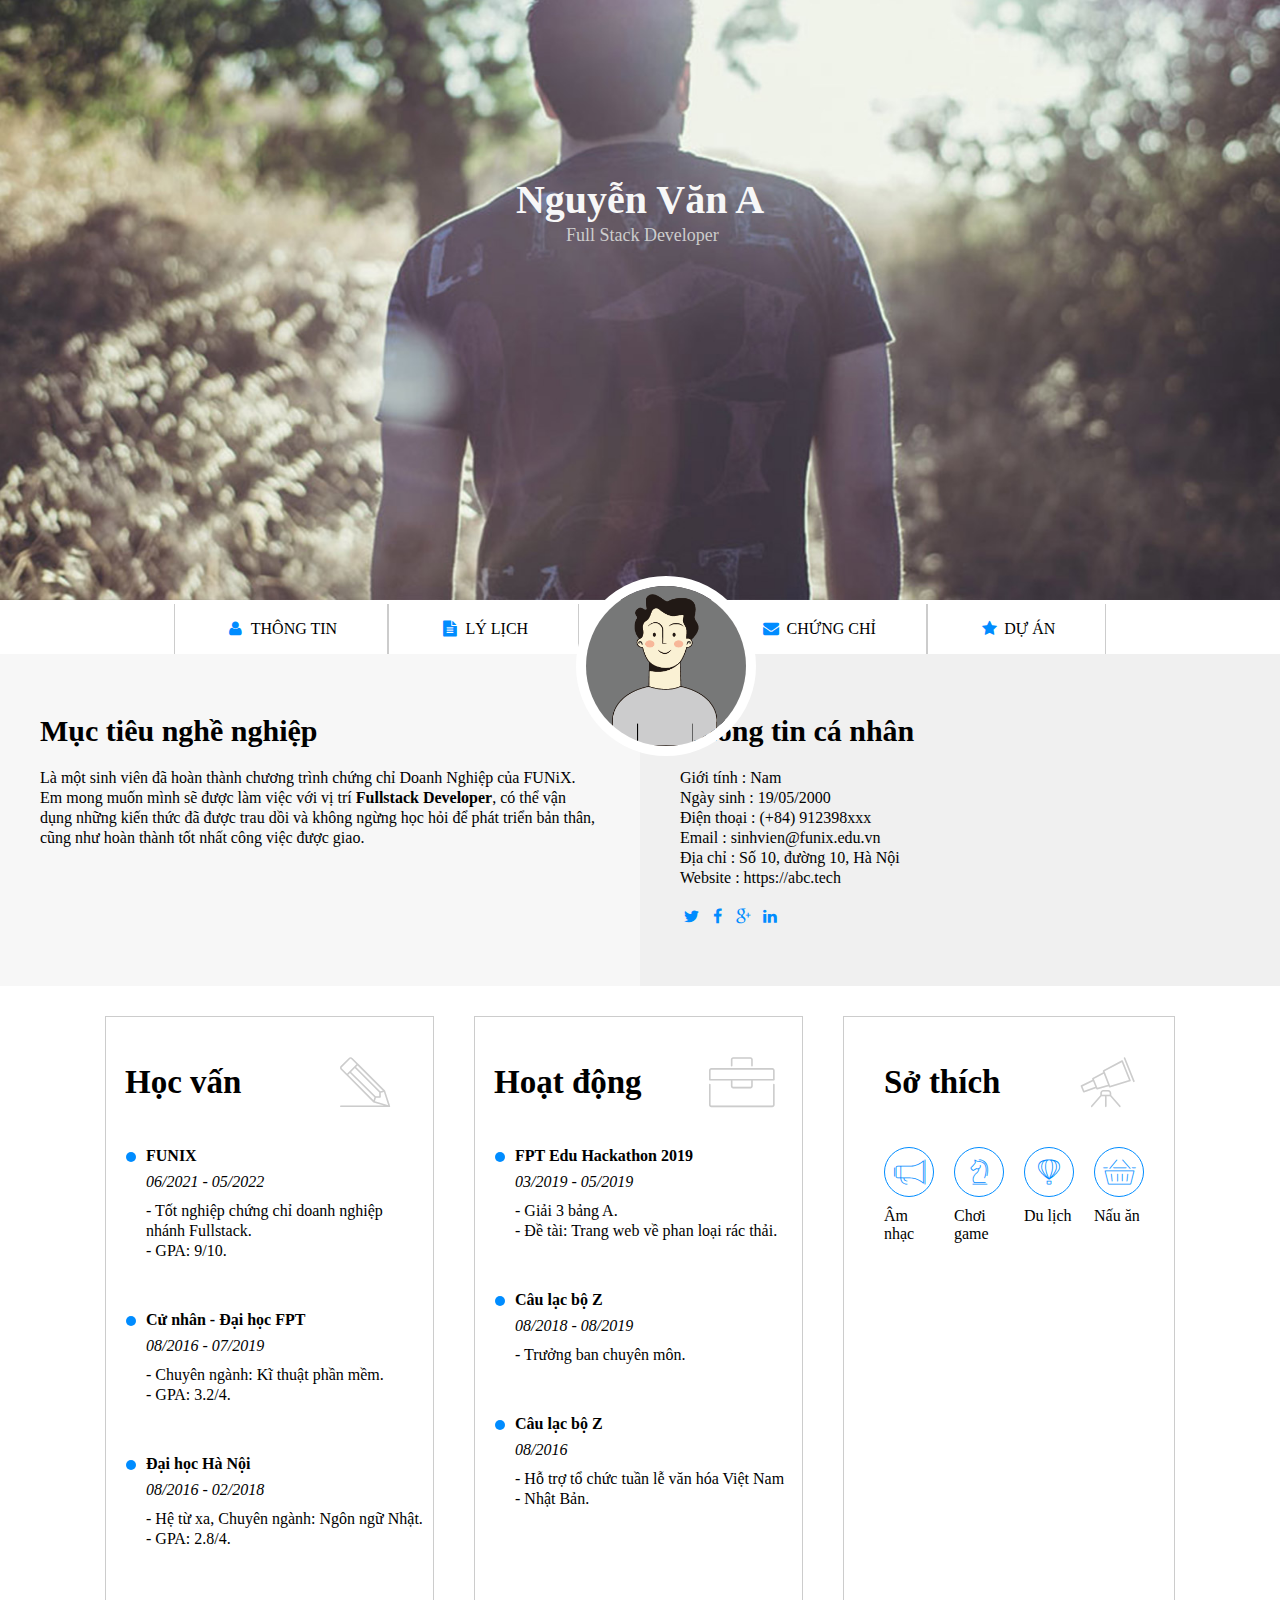
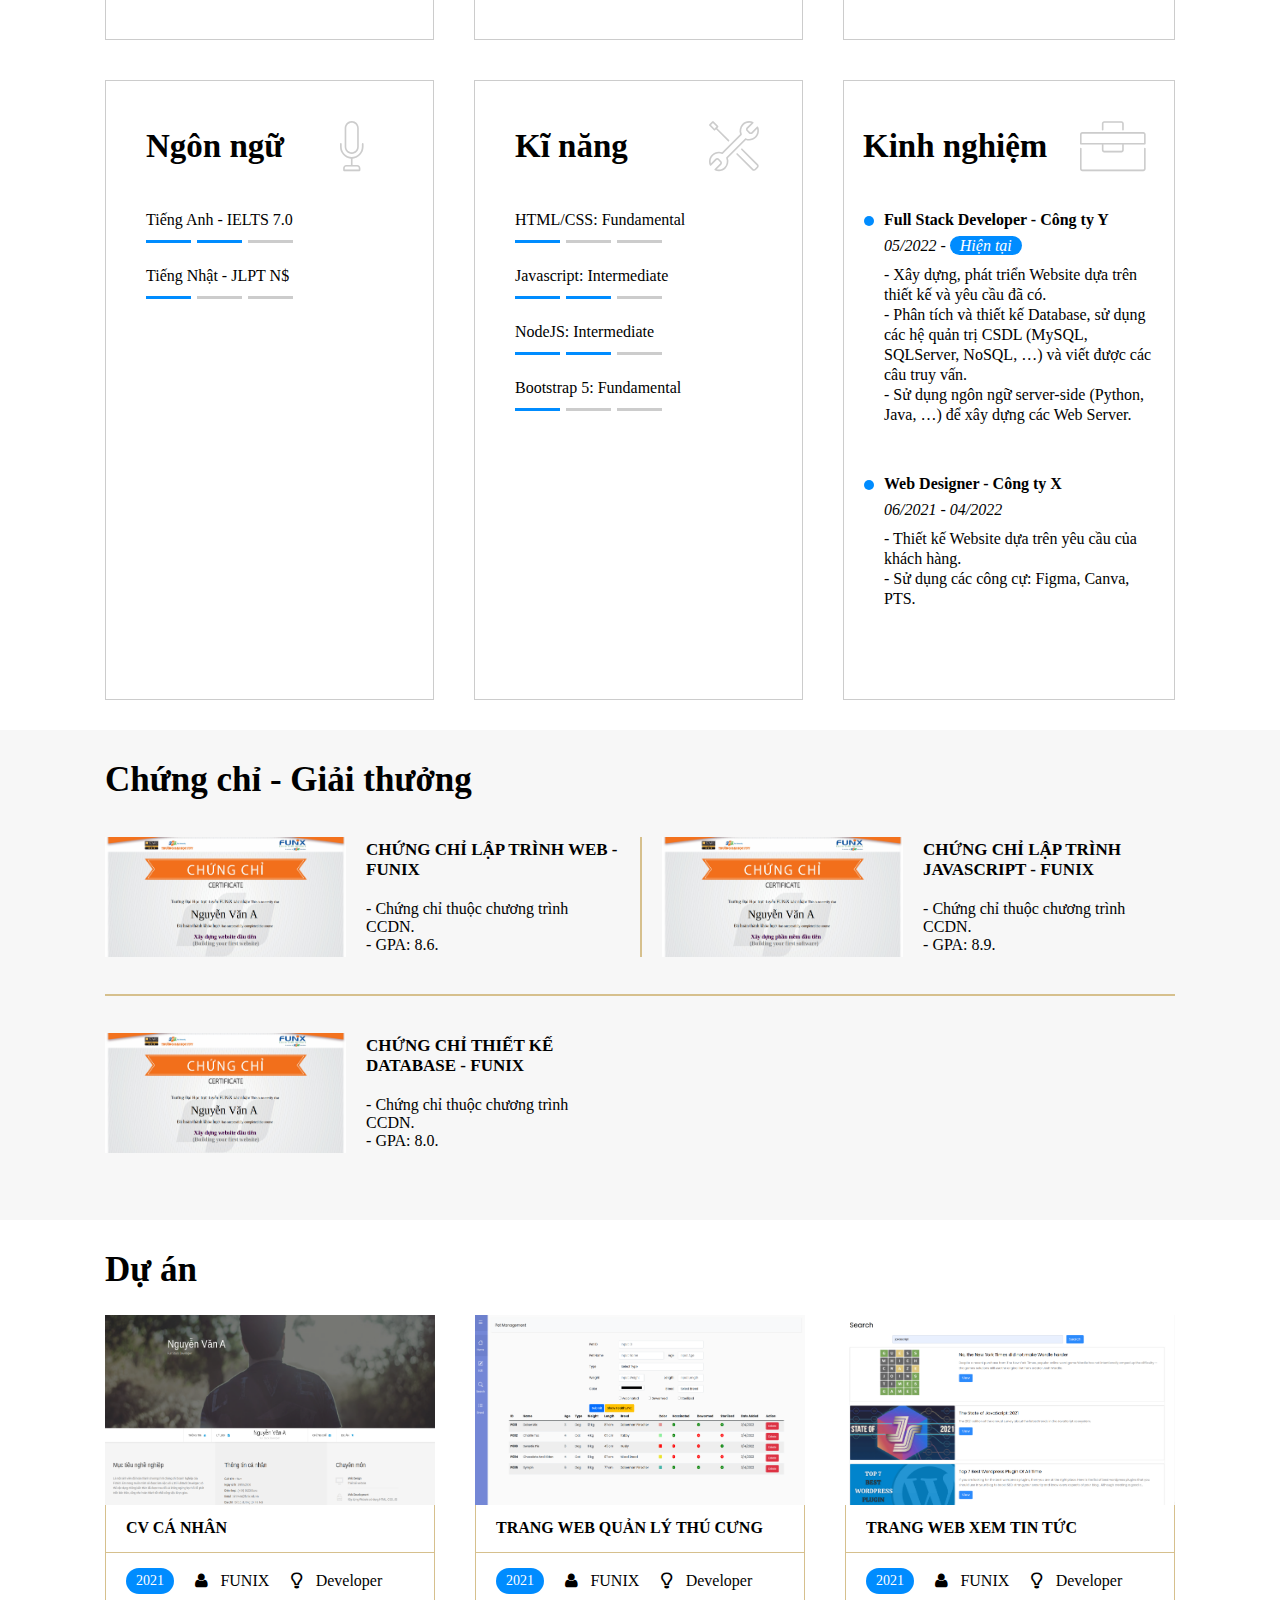
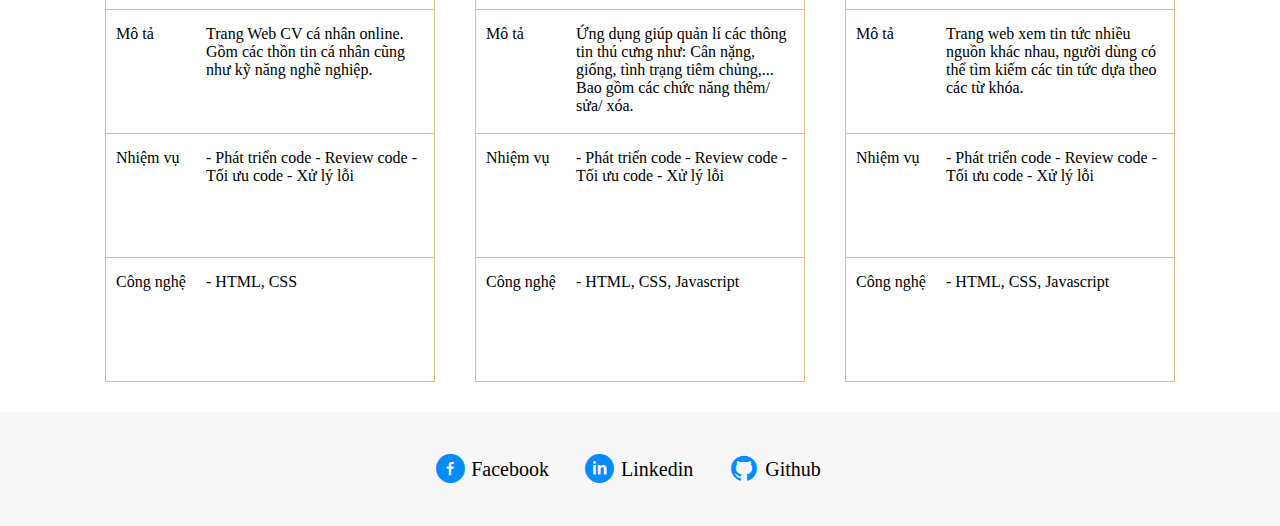
==== index.html @ 77efb454 "pc" ====
<!DOCTYPE html>
<html lang="en">
  <head>
    <meta charset="UTF-8" />
    <meta http-equiv="X-UA-Compatible" content="IE=edge" />
    <meta name="viewport" content="width=device-width, initial-scale=1.0" />
    <link rel="stylesheet" href="./css/style.css" />
    <link rel="stylesheet" href="./css/pc.css" />
    <link rel="stylesheet" href="./css/font.css" />
    <title>Assignment 02</title>
  </head>
  <body>
    <div id="banner">
      <img class="banner__img" src="./images/banner.jpg" alt="" />
      <div class="box">
        <h1>Nguyễn Văn A</h1>
        <span>Full Stack Developer</span>
      </div>
    </div>

    <section id="nav-bar">
      <div class="container">
        <div class="container__info">
          <div class="container__item">
            <i class="icon-user icon-color"></i>
            THÔNG TIN
          </div>
        </div>

        <div class="container__info">
          <div class="container__item">
            <i class="icon-doc-text-inv icon-color"></i>
            LÝ LỊCH
          </div>
        </div>

        <div class="container__item">
          <div class="container__info--other" href="#">
            <!-- <h1>Nguyễn Văn A</h1>
            <span>Full Stack Developer</span> -->
          </div>
        </div>

        <div class="container__info">
          <div class="container__item">
            <i class="icon-mail-alt icon-color"></i>
            CHỨNG CHỈ
          </div>
        </div>

        <div class="container__info">
          <div class="container__item">
            <i class="icon-star-1 icon-color"></i>
            DỰ ÁN
          </div>
        </div>
      </div>
    </section>

    <div class="container__item">
      <img
        src="./images/default-avatar.webp"
        alt=""
        class="container__item-img"
      />
    </div>

    <section id="about" class="bg-grey">
      <div class="container">
        <div id="target">
          <h1 class="section-title">Mục tiêu nghề nghiệp</h1>
          <p>
            Là một sinh viên đã hoàn thành chương trình chứng chỉ Doanh Nghiệp
            của FUNiX. Em mong muốn mình sẽ được làm việc với vị trí
            <b>Fullstack Developer</b>, có thể vận dụng những kiến thức đã được
            trau dồi và không ngừng học hỏi để phát triển bản thân, cũng như
            hoàn thành tốt nhất công việc được giao.
          </p>
        </div>
        <div id="personal-info">
          <h1 class="section-title">Thông tin cá nhân</h1>
          <ul class="mt-40 info">
            <li><span>Giới tính</span> : Nam</li>
            <li><span>Ngày sinh</span> : 19/05/2000</li>
            <li><span>Điện thoại</span> : (+84) 912398xxx</li>
            <li><span>Email</span> : sinhvien@funix.edu.vn</li>
            <li><span>Địa chỉ</span> : Số 10, đường 10, Hà Nội</li>
            <li><span>Website</span> : https://abc.tech</li>
          </ul>
          <ul class="personal-info__icon">
            <i class="icon-twitter"></i>
            <i class="icon-facebook"></i>
            <i class="icon-gplus"></i>
            <i class="icon-linkedin"></i>
          </ul>
        </div>
      </div>
    </section>

    <section id="job-info">
      <div class="containers">
        <div class="wrap">
          <div class="container" style="order: 1">
            <div class="section-content__wrap-info">
              <h1 class="mg-21">Kinh nghiệm</h1>
              <i class="ic-toolbox" style="color: #ccc"></i>
            </div>
            <div class="section-content__wrap">
              <div class="section-content__main">
                <div class="section-content__main-items">
                  Full Stack Developer - Công ty Y
                </div>
              </div>
              <div class="section-content__sub">
                <div class="section-content__sub-items-title">
                  05/2022 -
                  <span class="section-content__sub--color">Hiện tại</span>
                </div>
                <ul>
                  <li class="section-content__sub-items">
                    - Xây dựng, phát triển Website dựa trên thiết kế và yêu cầu
                    đã có.
                  </li>
                  <li class="section-content__sub-items">
                    - Phân tích và thiết kế Database, sử dụng các hệ quản trị
                    CSDL (MySQL, SQLServer, NoSQL, …) và viết được các câu truy
                    vấn.
                  </li>
                  <li class="section-content__sub-items">
                    - Sử dụng ngôn ngữ server-side (Python, Java, …) để xây dựng
                    các Web Server.
                  </li>
                </ul>
              </div>
            </div>
            <div class="section-content__wrap">
              <div class="section-content__main">
                <div class="section-content__main-items">
                  Web Designer - Công ty X
                </div>
              </div>
              <div class="section-content__sub">
                <div class="section-content__sub-items-title">
                  06/2021 - 04/2022
                </div>
                <ul>
                  <li class="section-content__sub-items">
                    - Thiết kế Website dựa trên yêu cầu của khách hàng.
                  </li>
                  <li class="section-content__sub-items">
                    - Sử dụng các công cự: Figma, Canva, PTS.
                  </li>
                </ul>
              </div>
            </div>
          </div>

          <div class="container">
            <div class="section-content__wrap-info">
              <h1 class="mg-21">Học vấn</h1>
              <i class="ic-pencil" style="color: #ccc"></i>
            </div>
            <div class="section-content__wrap">
              <div class="section-content__main">
                <div class="section-content__main-items">FUNIX</div>
              </div>
              <div class="section-content__sub">
                <div class="section-content__sub-items-title">
                  06/2021 - 05/2022
                </div>
                <ul>
                  <li class="section-content__sub-items">
                    - Tốt nghiệp chứng chỉ doanh nghiệp nhánh Fullstack.
                  </li>
                  <li class="section-content__sub-items">- GPA: 9/10.</li>
                </ul>
              </div>
            </div>
            <div class="section-content__wrap">
              <div class="section-content__main">
                <div class="section-content__main-items">
                  Cử nhân - Đại học FPT
                </div>
              </div>
              <div class="section-content__sub">
                <div class="section-content__sub-items-title">
                  08/2016 - 07/2019
                </div>
                <ul>
                  <li class="section-content__sub-items">
                    - Chuyên ngành: Kĩ thuật phần mềm.
                  </li>
                  <li class="section-content__sub-items">- GPA: 3.2/4.</li>
                </ul>
              </div>
            </div>
            <div class="section-content__wrap">
              <div class="section-content__main">
                <div class="section-content__main-items">Đại học Hà Nội</div>
              </div>
              <div class="section-content__sub">
                <div class="section-content__sub-items-title">
                  08/2016 - 02/2018
                </div>
                <ul>
                  <li class="section-content__sub-items">
                    - Hệ từ xa, Chuyên ngành: Ngôn ngữ Nhật.
                  </li>
                  <li class="section-content__sub-items">- GPA: 2.8/4.</li>
                </ul>
              </div>
            </div>
          </div>

          <div class="container">
            <div class="section-content__wrap-info">
              <h1 class="mg-21">Hoạt động</h1>
              <i class="ic-toolbox" style="color: #ccc"></i>
            </div>
            <div class="section-content__wrap">
              <div class="section-content__main">
                <div class="section-content__main-items">
                  FPT Edu Hackathon 2019
                </div>
              </div>
              <div class="section-content__sub">
                <div class="section-content__sub-items-title">
                  03/2019 - 05/2019
                </div>
                <ul>
                  <li class="section-content__sub-items">- Giải 3 bảng A.</li>
                  <li class="section-content__sub-items">
                    - Đề tài: Trang web về phan loại rác thải.
                  </li>
                </ul>
              </div>
            </div>
            <div class="section-content__wrap">
              <div class="section-content__main">
                <div class="section-content__main-items">Câu lạc bộ Z</div>
              </div>
              <div class="section-content__sub">
                <div class="section-content__sub-items-title">
                  08/2018 - 08/2019
                </div>
                <ul>
                  <li class="section-content__sub-items">
                    - Trưởng ban chuyên môn.
                  </li>
                </ul>
              </div>
            </div>
            <div class="section-content__wrap">
              <div class="section-content__main">
                <div class="section-content__main-items">Câu lạc bộ Z</div>
              </div>
              <div class="section-content__sub">
                <div class="section-content__sub-items-title">08/2016</div>
                <ul>
                  <li class="section-content__sub-items">
                    - Hỗ trợ tổ chức tuần lễ văn hóa Việt Nam - Nhật Bản.
                  </li>
                </ul>
              </div>
            </div>
          </div>

          <div id="interest" class="container">
            <div class="section-content__wrap-info">
              <h1>Sở thích</h1>
              <i class="ic-telescope" style="color: #ccc"></i>
            </div>
            <ul class="section-content__wrap">
              <li class="section-content__icon">
                <i class="ic-megaphone"></i>
                <p>Âm nhạc</p>
              </li>
              <li class="section-content__icon">
                <i class="ic-strategy"></i>
                <p>Chơi game</p>
              </li>
              <li class="section-content__icon">
                <i class="ic-hotairballoon"></i>
                <p>Du lịch</p>
              </li>
              <li class="section-content__icon">
                <i class="ic-basket"></i>
                <p>Nấu ăn</p>
              </li>
            </ul>
          </div>

          <div id="language" class="container">
            <div class="section-content__wrap-info">
              <h1>Ngôn ngữ</h1>
              <i class="ic-mic" style="color: #ccc"></i>
            </div>
            <div class="section-content__wrap">
              <div class="section-content__title">
                <div class="section-content__title-main">
                  Tiếng Anh - IELTS 7.0
                </div>
              </div>
              <div class="section-content__sub">
                <div class="section-content__sub-items bg-blue"></div>
                <div class="section-content__sub-items bg-blue"></div>
                <div class="section-content__sub-items"></div>
              </div>

              <div class="section-content__title">
                <div class="section-content__title-main">
                  Tiếng Nhật - JLPT N$
                </div>
              </div>
              <div class="section-content__sub">
                <div class="section-content__sub-items bg-blue"></div>
                <div class="section-content__sub-items"></div>
                <div class="section-content__sub-items"></div>
              </div>
            </div>
          </div>

          <div id="skill" class="container">
            <div class="section-content__wrap-info">
              <h1>Kĩ năng</h1>
              <i class="ic-tools-2" style="color: #ccc"></i>
            </div>
            <div class="section-content__wrap">
              <div class="section-content__title">
                <div class="section-content__title-main">
                  HTML/CSS: Fundamental
                </div>
              </div>
              <div class="section-content__sub">
                <div class="section-content__sub-items bg-blue"></div>
                <div class="section-content__sub-items"></div>
                <div class="section-content__sub-items"></div>
              </div>

              <div class="section-content__title">
                <div class="section-content__title-main">
                  Javascript: Intermediate
                </div>
              </div>
              <div class="section-content__sub">
                <div class="section-content__sub-items bg-blue"></div>
                <div class="section-content__sub-items bg-blue"></div>
                <div class="section-content__sub-items"></div>
              </div>

              <div class="section-content__title">
                <div class="section-content__title-main">
                  NodeJS: Intermediate
                </div>
              </div>
              <div class="section-content__sub">
                <div class="section-content__sub-items bg-blue"></div>
                <div class="section-content__sub-items bg-blue"></div>
                <div class="section-content__sub-items"></div>
              </div>

              <div class="section-content__title">
                <div class="section-content__title-main">
                  Bootstrap 5: Fundamental
                </div>
              </div>
              <div class="section-content__sub">
                <div class="section-content__sub-items bg-blue"></div>
                <div class="section-content__sub-items"></div>
                <div class="section-content__sub-items"></div>
              </div>
            </div>
          </div>
        </div>
      </div>
    </section>

    <section id="certificate" class="bg-grey">
      <div class="containers">
        <h1 class="section-title">Chứng chỉ - Giải thưởng</h1>
        <div class="wrap">
          <div class="container">
            <img
              src="./images/Cert_DBI.png"
              alt=""
              class="section-content__img"
            />
            <div class="section-content__wrap">
              <div class="section-content__main">
                <div class="section-content__main-items">
                  CHỨNG CHỈ LẬP TRÌNH WEB - FUNIX
                </div>
              </div>
              <div class="section-content__sub">
                <ul>
                  <li class="section-content__sub-items">
                    - Chứng chỉ thuộc chương trình CCDN.
                  </li>
                  <li class="section-content__sub-items">- GPA: 8.6.</li>
                </ul>
              </div>
            </div>
          </div>

          <div class="container">
            <img
              src="./images/Cert_PRF.png"
              alt=""
              class="section-content__img container--bulkhead"
            />
            <div class="section-content__wrap">
              <div class="section-content__main">
                <div class="section-content__main-items">
                  CHỨNG CHỈ LẬP TRÌNH JAVASCRIPT - FUNIX
                </div>
              </div>
              <div class="section-content__sub">
                <ul>
                  <li class="section-content__sub-items">
                    - Chứng chỉ thuộc chương trình CCDN.
                  </li>
                  <li class="section-content__sub-items">- GPA: 8.9.</li>
                </ul>
              </div>
            </div>
          </div>

          <div class="container" style="border: inherit">
            <img
              src="./images/Cert_DBI.png"
              alt=""
              class="section-content__img"
            />
            <div class="section-content__wrap">
              <div class="section-content__main">
                <div class="section-content__main-items">
                  CHỨNG CHỈ THIẾT KẾ DATABASE - FUNIX
                </div>
              </div>
              <div class="section-content__sub">
                <ul>
                  <li class="section-content__sub-items">
                    - Chứng chỉ thuộc chương trình CCDN.
                  </li>
                  <li class="section-content__sub-items">- GPA: 8.0.</li>
                </ul>
              </div>
            </div>
          </div>
        </div>
      </div>
    </section>

    <section id="project">
      <div class="containers">
        <h1 class="section-title">Dự án</h1>
        <div class="wrap">
          <div class="container">
            <img
              src="./images/project_1.png"
              alt=""
              class="section-content__img"
            />
            <div class="section-content__project">CV CÁ NHÂN</div>
            <div class="section-content__items">
              <div class="section-content__year">
                <span>2021</span>
              </div>
              <div class="section-content__personal">
                <div class="section-content__personal-icon">
                  <i class="icon-user"></i>
                </div>
                <span>FUNIX</span>
              </div>
              <div class="section-content__personal">
                <div class="section-content__personal-icon">
                  <i class="icon-lamp"></i>
                </div>
                <span>Developer</span>
              </div>
            </div>
            <table class="section-content__table">
              <tr>
                <td>Mô tả</td>
                <td>
                  Trang Web CV cá nhân online. Gồm các thồn tin cá nhân cũng như
                  kỹ năng nghề nghiệp.
                </td>
              </tr>
              <tr>
                <td>Nhiệm vụ</td>
                <td>
                  - Phát triển code - Review code - Tối ưu code - Xử lý lỗi
                </td>
              </tr>
              <tr>
                <td>Công nghệ</td>
                <td>- HTML, CSS</td>
              </tr>
            </table>
          </div>

          <div class="container">
            <img
              src="./images/project_2.png"
              alt=""
              class="section-content__img"
            />
            <div class="section-content__project">
              TRANG WEB QUẢN LÝ THÚ CƯNG
            </div>
            <div class="section-content__items">
              <div class="section-content__year">
                <span>2021</span>
              </div>
              <div class="section-content__personal">
                <div class="section-content__personal-icon">
                  <i class="icon-user"></i>
                </div>
                <span>FUNIX</span>
              </div>
              <div class="section-content__personal">
                <div class="section-content__personal-icon">
                  <i class="icon-lamp"></i>
                </div>
                <span>Developer</span>
              </div>
            </div>
            <table class="section-content__table">
              <tr>
                <td>Mô tả</td>
                <td>
                  Ứng dụng giúp quản lí các thông tin thú cưng như: Cân nặng,
                  giống, tình trạng tiêm chủng,... Bao gồm các chức năng thêm/
                  sửa/ xóa.
                </td>
              </tr>
              <tr>
                <td>Nhiệm vụ</td>
                <td>
                  - Phát triển code - Review code - Tối ưu code - Xử lý lỗi
                </td>
              </tr>
              <tr>
                <td>Công nghệ</td>
                <td>- HTML, CSS, Javascript</td>
              </tr>
            </table>
          </div>

          <div class="container">
            <img
              src="./images/project_3.png"
              alt=""
              class="section-content__img"
            />
            <div class="section-content__project">TRANG WEB XEM TIN TỨC</div>
            <div class="section-content__items">
              <div class="section-content__year">
                <span>2021</span>
              </div>
              <div class="section-content__personal">
                <div class="section-content__personal-icon">
                  <i class="icon-user"></i>
                </div>
                <span>FUNIX</span>
              </div>
              <div class="section-content__personal">
                <div class="section-content__personal-icon">
                  <i class="icon-lamp"></i>
                </div>
                <span>Developer</span>
              </div>
            </div>
            <table class="section-content__table">
              <tr>
                <td>Mô tả</td>
                <td>
                  Trang web xem tin tức nhiều nguồn khác nhau, người dùng có thể
                  tìm kiếm các tin tức dựa theo các từ khóa.
                </td>
              </tr>
              <tr>
                <td>Nhiệm vụ</td>
                <td>
                  - Phát triển code - Review code - Tối ưu code - Xử lý lỗi
                </td>
              </tr>
              <tr>
                <td>Công nghệ</td>
                <td>- HTML, CSS, Javascript</td>
              </tr>
            </table>
          </div>
        </div>
      </div>
    </section>

    <section id="footer" class="bg-grey">
      <div class="container">
        <ul>
          <li>
            <i class="icon-facebook-circled"></i>
            <span>Facebook</span>
          </li>
          <li>
            <i class="icon-linkedin-circled"></i>
            <span>Linkedin</span>
          </li>
          <li>
            <i class="icon-github-circled"></i>
            <span>Github</span>
          </li>
        </ul>
      </div>
    </section>
  </body>
</html>
---- css/pc.css ----
* {
  margin: 0px;
  padding: 0;
  box-sizing: border-box;
}

.bg-grey {
  background: #f7f7f7;
}

:root {
  --main-color: rgb(0, 140, 255);
}

section > .containers {
  width: 1170px;
  margin: auto;
  display: block;

  padding: 30px 50px;
}

#nav-bar {
  text-align: center;
}

/* BANNER */
#banner {
  position: relative;
}

#banner .banner__img {
  width: 100%;
  height: 600px;
}

#banner .box {
  position: absolute;
  top: 35%;
  left: 50%;
  transform: translateY(-50%) translateX(-50%);
  font-size: 20px;
}

#banner .box h1 {
  color: #f7f7f7;
}

#banner .box span {
  position: relative;
  left: 50px;
  font-size: 18px;
  color: #ccc;
}

/* NAVBAR */
#nav-bar {
  text-align: center;
}

#nav-bar .container {
  display: flex;
  align-items: center;
  justify-content: center;
}

#nav-bar .container__info {
  height: 50px;
  display: flex;
  text-decoration: none;
  padding: 20px 50px;
  align-items: center;
  border: 1px solid #ccc;
  border-top: inherit;
  border-bottom: inherit;
}

#nav-bar .container__info--other {
  padding: 0 65px;
}

#nav-bar .container__info h1 {
  font-size: 20px;
}

#nav-bar .container__info span {
  color: #ccc;
}

#nav-bar .container__item {
  display: inline-block;
}

#nav-bar .icon-color {
  color: var(--main-color);
}

.container__item-img {
  position: absolute;
  right: 4.7px;
  height: 180px;
  border: 10px solid white;
  border-radius: 50%;
  top: 64%;
  left: 45%;
}

/* ABOUT */
#about {
}

.grid-col-2,
#about .container {
  display: grid;
  grid-template-columns: repeat(2, 1fr);
}

#target,
#personal-info {
  padding: 60px 40px;
}

#about h1 {
  font-size: 30px;
  margin-bottom: 20px;
}

#about p {
  line-height: 20px;
}

#personal-info span {
  line-height: 20px;
}

.info {
  list-style: none;
}

#personal-info {
  background: #f0f0f0;
}

#personal-info ul {
  padding: 0;
}

#personal-info .personal-info__icon {
  margin-top: 20px;
  color: var(--main-color);
}

/* JOPINFO */
#job-info {
  display: flex;
  justify-content: center;
  flex-direction: column;
}

.grid-col-3,
#job-info .wrap {
  display: grid;
  grid-template-columns: repeat(3, 1fr);
  gap: 40px;
  margin: 0 auto;
}

#job-info .container {
  border: 1px solid #ccc;
  padding: 40px 10px 40px 40px;
  height: auto;
}

#job-info .section-content__wrap {
  margin-bottom: 50px;
}

#job-info .section-content__wrap-info {
  display: flex;
  align-items: center;
  justify-content: space-between;
  padding-bottom: 40px;
}

#job-info .section-content__wrap-info h1 {
  width: 70%;
  font-size: 33px;
}

.mg-21 {
  margin-left: -21px;
}

#job-info .section-content__wrap-info i {
  width: 30%;
  font-size: 50px;
  /* padding-right: 30px; */
}

#job-info .section-content__main-items {
  font-weight: bold;
  margin-bottom: 8px;
}

#job-info .section-content__main {
  position: relative;
}

#job-info .section-content__main-items::after {
  content: "";
  position: absolute;
  width: 10px;
  height: 10px;
  top: 5px;
  left: -20px;
  border-radius: 50%;
  background-color: var(--main-color);
}

#job-info .section-content__sub-items-title {
  font-style: italic;
  margin-bottom: 10px;
}

#job-info .section-content__sub--color {
  background-color: var(--main-color);
  padding: 1px 10px;
  border-radius: 20px;
  color: white;
}

#job-info .section-content__sub ul {
  list-style: none;
  line-height: 20px;
}

/* interest */
#interest {
}

#interest .section-content__wrap {
  display: flex;
}

#interest .section-content__icon {
  display: flex;
  flex-direction: column;
  margin-right: 15px;
}

#interest .section-content__icon i {
  border: 1.5px solid var(--main-color);
  height: 50px;
  width: 50px;
  border-radius: 50%;
  display: flex;
  justify-content: center;
  align-items: center;
  color: var(--main-color);
  margin-bottom: 10px;
  margin-right: 5px;
  font-size: 25px;
}

/* language */
#language {
}

#language .section-content__sub {
  margin-bottom: 20px;
}

#language .section-content__sub-items {
  display: inline-block;
  height: 3px;
  background-color: #ccc;
  margin-right: 2px;
  width: 45px;
}

.bg-blue {
  background-color: var(--main-color) !important ;
}

/* skill */
#skill {
}

#skill .section-content__sub {
  margin-bottom: 20px;
}

#skill .section-content__sub-items {
  display: inline-block;
  height: 3px;
  background-color: #ccc;
  margin-right: 2px;
  width: 45px;
}

/* certificate */
#certificate {
}

.grid-col-2,
#certificate .wrap {
  display: grid;
  grid-template-columns: repeat(2, 1fr);
}

#certificate h1 {
  font-size: 35px;
}

#certificate .container {
  display: flex;
  padding: 20px 0px;
  align-items: center;
  border-bottom: 2px solid #d6c08d;
}

#certificate .container--bulkhead {
  border-left: 2px solid #d6c08d;
}

#certificate .section-content__img {
  height: 120px;
  width: auto;
}

#certificate .section-content__wrap {
  margin: 20px;
}

#certificate .section-content__main {
  margin-bottom: 20px;
}

#certificate .section-content__main-items {
  font-weight: bold;
  font-size: 17px;
}

#certificate .section-content__sub-items {
  list-style: none;
}

#certificate .container--bulkhead {
  padding-left: 20px;
}

/* PROJECT */
#project {
  display: flex;
  justify-content: center;
  flex-direction: column;
}

.grid-col-3,
#project .wrap {
  display: grid;
  grid-template-columns: repeat(3, 1fr);
  gap: 40px;
  margin: 0 auto;
}

#project .container {
  margin-top: 20px;
  display: inline-block;
}

#project h1 {
  font-size: 35px;
}

#project .section-content__img {
  height: 190px;
  width: 100%;
  position: relative;
  top: 5px;
}

#project .section-content__project {
  margin: 0;
  padding: 15px 20px;
  font-weight: bold;
  border-left: 1px solid #d6c08d;
  border-right: 1px solid #d6c08d;
  border-bottom: 1px solid #d6c08d;
}

#project .section-content__items {
  display: flex;
  padding: 15px 20px;
  align-items: center;
  border-left: 1px solid #d6c08d;
  border-right: 1px solid #d6c08d;
  border-bottom: 1px solid #d6c08d;
}

#project .section-content__year {
  font-size: 14px;
  margin-right: 16px;
  background-color: var(--main-color);
  padding: 5px 10px;
  border-radius: 20px;
  color: white;
}

#project .section-content__personal {
  display: flex;
  margin-right: 16px;
}

#project .section-content__personal-icon {
  margin-right: 8px;
}

#project .section-content__table {
  border-collapse: collapse;
}

#project .section-content__table tr {
  border-left: 1px solid #d6c08d;
  border-right: 1px solid #d6c08d;
  border-bottom: 1px solid #d6c08d;
  display: flex;
  padding: 15px 10px;
}

#project .section-content__table td {
  min-width: 90px;
}

#project .section-content__table td:last-child {
  min-height: 93px;
}

/* footer */
#footer {
}

#footer .container ul {
  display: flex;
  align-items: center;
  justify-content: center;
  padding: 40px;
}

#footer li {
  list-style: none;
  display: flex;
  align-items: center;
  margin-right: 30px;
}

#footer span {
  font-size: 20px;
}

#footer i {
  color: var(--main-color);
  font-size: 30px;
}
---- css/font.css ----
@font-face {
	font-family: 'open_sanslight';
	src: url('../fonts/OpenSans-Light-webfont.eot');
	src: url('../fonts/OpenSans-Light-webfont.eot#iefix') format('embedded-opentype'),
		url('../fonts/OpenSans-Light-webfont.woff') format('woff'),
		url('../fonts/OpenSans-Light-webfont.ttf') format('truetype'),
		url('../fonts/OpenSans-Light-webfont.svg#open_sanslight') format('svg');
	font-weight: normal;
	font-style: normal;

}

@font-face {
	font-family: 'open_sansitalic';
	src: url('../fonts/OpenSans-Italic-webfont.eot');
	src: url('../fonts/OpenSans-Italic-webfont.eot#iefix') format('embedded-opentype'),
		url('../fonts/OpenSans-Italic-webfont.woff') format('woff'),
		url('../fonts/OpenSans-Italic-webfont.ttf') format('truetype'),
		url('../fonts/OpenSans-Italic-webfont.svg#open_sansitalic') format('svg');
	font-weight: normal;
	font-style: normal;

}

@font-face {
	font-family: 'open_sanssemibold';
	src: url('../fonts/OpenSans-Semibold-webfont.eot');
	src: url('../fonts/OpenSans-Semibold-webfont.eot#iefix') format('embedded-opentype'),
		url('../fonts/OpenSans-Semibold-webfont.woff') format('woff'),
		url('../fonts/OpenSans-Semibold-webfont.ttf') format('truetype'),
		url('../fonts/OpenSans-Semibold-webfont.svg#open_sanssemibold') format('svg');
	font-weight: normal;
	font-style: normal;

}


@font-face {
	font-family: 'open_sanslight_italic';
	src: url('../fonts/OpenSans-LightItalic-webfont.eot');
	src: url('../fonts/OpenSans-LightItalic-webfont.eot#iefix') format('embedded-opentype'),
		url('../fonts/OpenSans-LightItalic-webfont.woff') format('woff'),
		url('../fonts/OpenSans-LightItalic-webfont.ttf') format('truetype'),
		url('../fonts/OpenSans-LightItalic-webfont.svg#open_sanslight_italic') format('svg');
	font-weight: normal;
	font-style: normal;

}

@font-face {
	font-family: 'open_sansregular';
	src: url('../fonts/OpenSans-Regular-webfont.eot');
	src: url('../fonts/OpenSans-Regular-webfont.eot#iefix') format('embedded-opentype'),
		url('../fonts/OpenSans-Regular-webfont.woff') format('woff'),
		url('../fonts/OpenSans-Regular-webfont.ttf') format('truetype'),
		url('../fonts/OpenSans-Regular-webfont.svg#open_sansregular') format('svg');
	font-weight: normal;
	font-style: normal;

}


@font-face {
	font-family: 'fontello';
	src: url('../fonts/fontello.eot');
	src: url('../fonts/fontello.eot#iefix') format('embedded-opentype'),
		url('../fonts/fontello.woff') format('woff'),
		url('../fonts/fontello.ttf') format('truetype'),
		url('../fonts/fontello.svg#fontello') format('svg');
	font-weight: normal;
	font-style: normal;
}

[class^="icon-"]:before,
[class*=" icon-"]:before {
	font-family: "fontello";
	font-style: normal;
	font-weight: normal;
	speak: none;

	display: inline-block;
	text-decoration: inherit;
	width: 1em;
	margin-right: .2em;
	text-align: center;
	/* opacity: .8; */

	/* For safety - reset parent styles, that can break glyph codes*/
	font-variant: normal;
	text-transform: none;

	/* fix buttons height, for twitter bootstrap */
	line-height: 1em;

	/* Animation center compensation - margins should be symmetric */
	/* remove if not needed */
	margin-left: .2em;

	/* you can be more comfortable with increased icons size */
	/* font-size: 120%; */

	/* Font smoothing. That was taken from TWBS */
	-webkit-font-smoothing: antialiased;
	-moz-osx-font-smoothing: grayscale;

	/* Uncomment for 3D effect */
	/* text-shadow: 1px 1px 1px rgba(127, 127, 127, 0.3); */
}

.icon-emo-happy:before {
	content: '\e800';
}

/* '' */
.icon-emo-wink:before {
	content: '\e801';
}

/* '' */
.icon-emo-wink2:before {
	content: '\e802';
}

/* '' */
.icon-emo-unhappy:before {
	content: '\e803';
}

/* '' */
.icon-emo-sleep:before {
	content: '\e804';
}

/* '' */
.icon-emo-thumbsup:before {
	content: '\e805';
}

/* '' */
.icon-emo-devil:before {
	content: '\e806';
}

/* '' */
.icon-emo-surprised:before {
	content: '\e807';
}

/* '' */
.icon-emo-tongue:before {
	content: '\e808';
}

/* '' */
.icon-emo-coffee:before {
	content: '\e809';
}

/* '' */
.icon-emo-sunglasses:before {
	content: '\e80a';
}

/* '' */
.icon-emo-displeased:before {
	content: '\e80b';
}

/* '' */
.icon-emo-beer:before {
	content: '\e80c';
}

/* '' */
.icon-emo-grin:before {
	content: '\e80d';
}

/* '' */
.icon-emo-angry:before {
	content: '\e80e';
}

/* '' */
.icon-emo-saint:before {
	content: '\e80f';
}

/* '' */
.icon-emo-cry:before {
	content: '\e810';
}

/* '' */
.icon-emo-shoot:before {
	content: '\e811';
}

/* '' */
.icon-emo-squint:before {
	content: '\e812';
}

/* '' */
.icon-emo-laugh:before {
	content: '\e813';
}

/* '' */
.icon-spin1:before {
	content: '\e814';
}

/* '' */
.icon-spin2:before {
	content: '\e815';
}

/* '' */
.icon-spin3:before {
	content: '\e816';
}

/* '' */
.icon-spin4:before {
	content: '\e817';
}

/* '' */
.icon-spin5:before {
	content: '\e818';
}

/* '' */
.icon-spin6:before {
	content: '\e819';
}

/* '' */
.icon-firefox:before {
	content: '\e81a';
}

/* '' */
.icon-chrome:before {
	content: '\e81b';
}

/* '' */
.icon-opera:before {
	content: '\e81c';
}

/* '' */
.icon-ie:before {
	content: '\e81d';
}

/* '' */
.icon-crown:before {
	content: '\e81e';
}

/* '' */
.icon-crown-plus:before {
	content: '\e81f';
}

/* '' */
.icon-crown-minus:before {
	content: '\e820';
}

/* '' */
.icon-marquee:before {
	content: '\e821';
}

/* '' */
.icon-glass:before {
	content: '\e822';
}

/* '' */
.icon-music:before {
	content: '\e823';
}

/* '' */
.icon-search:before {
	content: '\e824';
}

/* '' */
.icon-mail:before {
	content: '\e825';
}

/* '' */
.icon-mail-alt:before {
	content: '\e826';
}

/* '' */
.icon-mail-squared:before {
	content: '\e827';
}

/* '' */
.icon-heart:before {
	content: '\e828';
}

/* '' */
.icon-heart-empty:before {
	content: '\e829';
}

/* '' */
.icon-star-1:before {
	content: '\e82a';
}

/* '' */
.icon-star-empty-1:before {
	content: '\e82b';
}

/* '' */
.icon-star-half:before {
	content: '\e82c';
}

/* '' */
.icon-star-half-alt:before {
	content: '\e82d';
}

/* '' */
.icon-user:before {
	content: '\e82e';
}

/* '' */
.icon-user-plus:before {
	content: '\e82f';
}

/* '' */
.icon-user-times:before {
	content: '\e830';
}

/* '' */
.icon-users:before {
	content: '\e831';
}

/* '' */
.icon-male:before {
	content: '\e832';
}

/* '' */
.icon-female:before {
	content: '\e833';
}

/* '' */
.icon-child:before {
	content: '\e834';
}

/* '' */
.icon-user-secret:before {
	content: '\e835';
}

/* '' */
.icon-video:before {
	content: '\e836';
}

/* '' */
.icon-videocam:before {
	content: '\e837';
}

/* '' */
.icon-picture:before {
	content: '\e838';
}

/* '' */
.icon-camera:before {
	content: '\e839';
}

/* '' */
.icon-camera-alt:before {
	content: '\e83a';
}

/* '' */
.icon-th-large:before {
	content: '\e83b';
}

/* '' */
.icon-th:before {
	content: '\e83c';
}

/* '' */
.icon-th-list:before {
	content: '\e83d';
}

/* '' */
.icon-ok:before {
	content: '\e83e';
}

/* '' */
.icon-ok-circled:before {
	content: '\e83f';
}

/* '' */
.icon-ok-circled2:before {
	content: '\e840';
}

/* '' */
.icon-ok-squared:before {
	content: '\e841';
}

/* '' */
.icon-cancel:before {
	content: '\e842';
}

/* '' */
.icon-cancel-circled:before {
	content: '\e843';
}

/* '' */
.icon-cancel-circled2:before {
	content: '\e844';
}

/* '' */
.icon-plus:before {
	content: '\e845';
}

/* '' */
.icon-plus-circled:before {
	content: '\e846';
}

/* '' */
.icon-plus-squared:before {
	content: '\e847';
}

/* '' */
.icon-plus-squared-alt:before {
	content: '\e848';
}

/* '' */
.icon-minus:before {
	content: '\e849';
}

/* '' */
.icon-minus-circled:before {
	content: '\e84a';
}

/* '' */
.icon-minus-squared:before {
	content: '\e84b';
}

/* '' */
.icon-minus-squared-alt:before {
	content: '\e84c';
}

/* '' */
.icon-help:before {
	content: '\e84d';
}

/* '' */
.icon-help-circled:before {
	content: '\e84e';
}

/* '' */
.icon-info-circled:before {
	content: '\e84f';
}

/* '' */
.icon-info:before {
	content: '\e850';
}

/* '' */
.icon-home:before {
	content: '\e851';
}

/* '' */
.icon-link:before {
	content: '\e852';
}

/* '' */
.icon-unlink:before {
	content: '\e853';
}

/* '' */
.icon-link-ext:before {
	content: '\e854';
}

/* '' */
.icon-link-ext-alt:before {
	content: '\e855';
}

/* '' */
.icon-attach:before {
	content: '\e856';
}

/* '' */
.icon-lock:before {
	content: '\e857';
}

/* '' */
.icon-lock-open:before {
	content: '\e858';
}

/* '' */
.icon-lock-open-alt:before {
	content: '\e859';
}

/* '' */
.icon-pin:before {
	content: '\e85a';
}

/* '' */
.icon-eye:before {
	content: '\e85b';
}

/* '' */
.icon-eye-off:before {
	content: '\e85c';
}

/* '' */
.icon-tag-1:before {
	content: '\e85d';
}

/* '' */
.icon-tags:before {
	content: '\e85e';
}

/* '' */
.icon-bookmark:before {
	content: '\e85f';
}

/* '' */
.icon-bookmark-empty:before {
	content: '\e860';
}

/* '' */
.icon-flag:before {
	content: '\e861';
}

/* '' */
.icon-flag-empty:before {
	content: '\e862';
}

/* '' */
.icon-flag-checkered:before {
	content: '\e863';
}

/* '' */
.icon-thumbs-up:before {
	content: '\e864';
}

/* '' */
.icon-thumbs-down:before {
	content: '\e865';
}

/* '' */
.icon-thumbs-up-alt:before {
	content: '\e866';
}

/* '' */
.icon-thumbs-down-alt:before {
	content: '\e867';
}

/* '' */
.icon-download:before {
	content: '\e868';
}

/* '' */
.icon-upload:before {
	content: '\e869';
}

/* '' */
.icon-download-cloud:before {
	content: '\e86a';
}

/* '' */
.icon-upload-cloud:before {
	content: '\e86b';
}

/* '' */
.icon-reply:before {
	content: '\e86c';
}

/* '' */
.icon-reply-all:before {
	content: '\e86d';
}

/* '' */
.icon-forward:before {
	content: '\e86e';
}

/* '' */
.icon-quote-left:before {
	content: '\e86f';
}

/* '' */
.icon-quote-right:before {
	content: '\e870';
}

/* '' */
.icon-code:before {
	content: '\e871';
}

/* '' */
.icon-export:before {
	content: '\e872';
}

/* '' */
.icon-export-alt:before {
	content: '\e873';
}

/* '' */
.icon-share:before {
	content: '\e874';
}

/* '' */
.icon-share-squared:before {
	content: '\e875';
}

/* '' */
.icon-pencil:before {
	content: '\e876';
}

/* '' */
.icon-pencil-squared:before {
	content: '\e877';
}

/* '' */
.icon-edit:before {
	content: '\e878';
}

/* '' */
.icon-print:before {
	content: '\e879';
}

/* '' */
.icon-retweet:before {
	content: '\e87a';
}

/* '' */
.icon-keyboard:before {
	content: '\e87b';
}

/* '' */
.icon-gamepad:before {
	content: '\e87c';
}

/* '' */
.icon-comment:before {
	content: '\e87d';
}

/* '' */
.icon-chat:before {
	content: '\e87e';
}

/* '' */
.icon-comment-empty:before {
	content: '\e87f';
}

/* '' */
.icon-chat-empty:before {
	content: '\e880';
}

/* '' */
.icon-bell:before {
	content: '\e881';
}

/* '' */
.icon-bell-alt:before {
	content: '\e882';
}

/* '' */
.icon-bell-off:before {
	content: '\e883';
}

/* '' */
.icon-bell-off-empty:before {
	content: '\e884';
}

/* '' */
.icon-attention-alt:before {
	content: '\e885';
}

/* '' */
.icon-attention:before {
	content: '\e886';
}

/* '' */
.icon-attention-circled:before {
	content: '\e887';
}

/* '' */
.icon-location:before {
	content: '\e888';
}

/* '' */
.icon-direction:before {
	content: '\e889';
}

/* '' */
.icon-compass:before {
	content: '\e88a';
}

/* '' */
.icon-trash:before {
	content: '\e88b';
}

/* '' */
.icon-trash-empty:before {
	content: '\e88c';
}

/* '' */
.icon-doc:before {
	content: '\e88d';
}

/* '' */
.icon-docs:before {
	content: '\e88e';
}

/* '' */
.icon-doc-text:before {
	content: '\e88f';
}

/* '' */
.icon-doc-inv:before {
	content: '\e890';
}

/* '' */
.icon-doc-text-inv:before {
	content: '\e891';
}

/* '' */
.icon-file-pdf:before {
	content: '\e892';
}

/* '' */
.icon-file-word:before {
	content: '\e893';
}

/* '' */
.icon-file-excel:before {
	content: '\e894';
}

/* '' */
.icon-file-powerpoint:before {
	content: '\e895';
}

/* '' */
.icon-file-image:before {
	content: '\e896';
}

/* '' */
.icon-file-archive:before {
	content: '\e897';
}

/* '' */
.icon-file-audio:before {
	content: '\e898';
}

/* '' */
.icon-file-video:before {
	content: '\e899';
}

/* '' */
.icon-file-code:before {
	content: '\e89a';
}

/* '' */
.icon-folder:before {
	content: '\e89b';
}

/* '' */
.icon-folder-open:before {
	content: '\e89c';
}

/* '' */
.icon-folder-empty:before {
	content: '\e89d';
}

/* '' */
.icon-folder-open-empty:before {
	content: '\e89e';
}

/* '' */
.icon-box:before {
	content: '\e89f';
}

/* '' */
.icon-rss:before {
	content: '\e8a0';
}

/* '' */
.icon-rss-squared:before {
	content: '\e8a1';
}

/* '' */
.icon-phone:before {
	content: '\e8a2';
}

/* '' */
.icon-phone-squared:before {
	content: '\e8a3';
}

/* '' */
.icon-fax:before {
	content: '\e8a4';
}

/* '' */
.icon-menu:before {
	content: '\e8a5';
}

/* '' */
.icon-cog:before {
	content: '\e8a6';
}

/* '' */
.icon-cog-alt:before {
	content: '\e8a7';
}

/* '' */
.icon-wrench:before {
	content: '\e8a8';
}

/* '' */
.icon-sliders:before {
	content: '\e8a9';
}

/* '' */
.icon-basket:before {
	content: '\e8aa';
}

/* '' */
.icon-cart-plus:before {
	content: '\e8ab';
}

/* '' */
.icon-cart-arrow-down:before {
	content: '\e8ac';
}

/* '' */
.icon-calendar:before {
	content: '\e8ad';
}

/* '' */
.icon-calendar-empty:before {
	content: '\e8ae';
}

/* '' */
.icon-login:before {
	content: '\e8af';
}

/* '' */
.icon-logout:before {
	content: '\e8b0';
}

/* '' */
.icon-mic:before {
	content: '\e8b1';
}

/* '' */
.icon-mute:before {
	content: '\e8b2';
}

/* '' */
.icon-volume-off:before {
	content: '\e8b3';
}

/* '' */
.icon-volume-down:before {
	content: '\e8b4';
}

/* '' */
.icon-volume-up:before {
	content: '\e8b5';
}

/* '' */
.icon-headphones:before {
	content: '\e8b6';
}

/* '' */
.icon-clock:before {
	content: '\e8b7';
}

/* '' */
.icon-lightbulb:before {
	content: '\e8b8';
}

/* '' */
.icon-block:before {
	content: '\e8b9';
}

/* '' */
.icon-resize-full:before {
	content: '\e8ba';
}

/* '' */
.icon-resize-full-alt:before {
	content: '\e8bb';
}

/* '' */
.icon-resize-small:before {
	content: '\e8bc';
}

/* '' */
.icon-resize-vertical:before {
	content: '\e8bd';
}

/* '' */
.icon-resize-horizontal:before {
	content: '\e8be';
}

/* '' */
.icon-move:before {
	content: '\e8bf';
}

/* '' */
.icon-zoom-in:before {
	content: '\e8c0';
}

/* '' */
.icon-zoom-out:before {
	content: '\e8c1';
}

/* '' */
.icon-down-circled2:before {
	content: '\e8c2';
}

/* '' */
.icon-up-circled2:before {
	content: '\e8c3';
}

/* '' */
.icon-left-circled2:before {
	content: '\e8c4';
}

/* '' */
.icon-right-circled2:before {
	content: '\e8c5';
}

/* '' */
.icon-down-dir:before {
	content: '\e8c6';
}

/* '' */
.icon-up-dir:before {
	content: '\e8c7';
}

/* '' */
.icon-left-dir:before {
	content: '\e8c8';
}

/* '' */
.icon-right-dir:before {
	content: '\e8c9';
}

/* '' */
.icon-down-open:before {
	content: '\e8ca';
}

/* '' */
.icon-left-open:before {
	content: '\e8cb';
}

/* '' */
.icon-right-open:before {
	content: '\e8cc';
}

/* '' */
.icon-up-open:before {
	content: '\e8cd';
}

/* '' */
.icon-angle-left:before {
	content: '\e8ce';
}

/* '' */
.icon-angle-right:before {
	content: '\e8cf';
}

/* '' */
.icon-angle-up:before {
	content: '\e8d0';
}

/* '' */
.icon-angle-down:before {
	content: '\e8d1';
}

/* '' */
.icon-angle-circled-left:before {
	content: '\e8d2';
}

/* '' */
.icon-angle-circled-right:before {
	content: '\e8d3';
}

/* '' */
.icon-angle-circled-up:before {
	content: '\e8d4';
}

/* '' */
.icon-angle-circled-down:before {
	content: '\e8d5';
}

/* '' */
.icon-angle-double-left:before {
	content: '\e8d6';
}

/* '' */
.icon-angle-double-right:before {
	content: '\e8d7';
}

/* '' */
.icon-angle-double-up:before {
	content: '\e8d8';
}

/* '' */
.icon-angle-double-down:before {
	content: '\e8d9';
}

/* '' */
.icon-down:before {
	content: '\e8da';
}

/* '' */
.icon-left:before {
	content: '\e8db';
}

/* '' */
.icon-right:before {
	content: '\e8dc';
}

/* '' */
.icon-up:before {
	content: '\e8dd';
}

/* '' */
.icon-down-big:before {
	content: '\e8de';
}

/* '' */
.icon-left-big:before {
	content: '\e8df';
}

/* '' */
.icon-right-big:before {
	content: '\e8e0';
}

/* '' */
.icon-up-big:before {
	content: '\e8e1';
}

/* '' */
.icon-right-hand:before {
	content: '\e8e2';
}

/* '' */
.icon-left-hand:before {
	content: '\e8e3';
}

/* '' */
.icon-up-hand:before {
	content: '\e8e4';
}

/* '' */
.icon-down-hand:before {
	content: '\e8e5';
}

/* '' */
.icon-left-circled:before {
	content: '\e8e6';
}

/* '' */
.icon-right-circled:before {
	content: '\e8e7';
}

/* '' */
.icon-up-circled:before {
	content: '\e8e8';
}

/* '' */
.icon-down-circled:before {
	content: '\e8e9';
}

/* '' */
.icon-cw:before {
	content: '\e8ea';
}

/* '' */
.icon-ccw:before {
	content: '\e8eb';
}

/* '' */
.icon-arrows-cw:before {
	content: '\e8ec';
}

/* '' */
.icon-level-up:before {
	content: '\e8ed';
}

/* '' */
.icon-level-down:before {
	content: '\e8ee';
}

/* '' */
.icon-shuffle:before {
	content: '\e8ef';
}

/* '' */
.icon-exchange:before {
	content: '\e8f0';
}

/* '' */
.icon-history:before {
	content: '\e8f1';
}

/* '' */
.icon-expand:before {
	content: '\e8f2';
}

/* '' */
.icon-collapse:before {
	content: '\e8f3';
}

/* '' */
.icon-expand-right:before {
	content: '\e8f4';
}

/* '' */
.icon-collapse-left:before {
	content: '\e8f5';
}

/* '' */
.icon-play:before {
	content: '\e8f6';
}

/* '' */
.icon-play-circled:before {
	content: '\e8f7';
}

/* '' */
.icon-play-circled2:before {
	content: '\e8f8';
}

/* '' */
.icon-stop:before {
	content: '\e8f9';
}

/* '' */
.icon-pause:before {
	content: '\e8fa';
}

/* '' */
.icon-to-end:before {
	content: '\e8fb';
}

/* '' */
.icon-to-end-alt:before {
	content: '\e8fc';
}

/* '' */
.icon-to-start:before {
	content: '\e8fd';
}

/* '' */
.icon-to-start-alt:before {
	content: '\e8fe';
}

/* '' */
.icon-fast-fw:before {
	content: '\e8ff';
}

/* '' */
.icon-fast-bw:before {
	content: '\e900';
}

/* '' */
.icon-eject:before {
	content: '\e901';
}

/* '' */
.icon-target:before {
	content: '\e902';
}

/* '' */
.icon-signal:before {
	content: '\e903';
}

/* '' */
.icon-wifi:before {
	content: '\e904';
}

/* '' */
.icon-award:before {
	content: '\e905';
}

/* '' */
.icon-desktop:before {
	content: '\e906';
}

/* '' */
.icon-laptop:before {
	content: '\e907';
}

/* '' */
.icon-tablet:before {
	content: '\e908';
}

/* '' */
.icon-mobile:before {
	content: '\e909';
}

/* '' */
.icon-inbox:before {
	content: '\e90a';
}

/* '' */
.icon-globe:before {
	content: '\e90b';
}

/* '' */
.icon-sun:before {
	content: '\e90c';
}

/* '' */
.icon-cloud:before {
	content: '\e90d';
}

/* '' */
.icon-flash:before {
	content: '\e90e';
}

/* '' */
.icon-moon:before {
	content: '\e90f';
}

/* '' */
.icon-umbrella-1:before {
	content: '\e910';
}

/* '' */
.icon-flight:before {
	content: '\e911';
}

/* '' */
.icon-fighter-jet:before {
	content: '\e912';
}

/* '' */
.icon-paper-plane:before {
	content: '\e913';
}

/* '' */
.icon-paper-plane-empty:before {
	content: '\e914';
}

/* '' */
.icon-space-shuttle:before {
	content: '\e915';
}

/* '' */
.icon-leaf:before {
	content: '\e916';
}

/* '' */
.icon-font:before {
	content: '\e917';
}

/* '' */
.icon-bold:before {
	content: '\e918';
}

/* '' */
.icon-medium:before {
	content: '\e919';
}

/* '' */
.icon-italic:before {
	content: '\e91a';
}

/* '' */
.icon-header:before {
	content: '\e91b';
}

/* '' */
.icon-paragraph:before {
	content: '\e91c';
}

/* '' */
.icon-text-height:before {
	content: '\e91d';
}

/* '' */
.icon-text-width:before {
	content: '\e91e';
}

/* '' */
.icon-align-left:before {
	content: '\e91f';
}

/* '' */
.icon-align-center:before {
	content: '\e920';
}

/* '' */
.icon-align-right:before {
	content: '\e921';
}

/* '' */
.icon-align-justify:before {
	content: '\e922';
}

/* '' */
.icon-list:before {
	content: '\e923';
}

/* '' */
.icon-indent-left:before {
	content: '\e924';
}

/* '' */
.icon-indent-right:before {
	content: '\e925';
}

/* '' */
.icon-list-bullet:before {
	content: '\e926';
}

/* '' */
.icon-list-numbered:before {
	content: '\e927';
}

/* '' */
.icon-strike:before {
	content: '\e928';
}

/* '' */
.icon-underline:before {
	content: '\e929';
}

/* '' */
.icon-superscript:before {
	content: '\e92a';
}

/* '' */
.icon-subscript:before {
	content: '\e92b';
}

/* '' */
.icon-table:before {
	content: '\e92c';
}

/* '' */
.icon-columns:before {
	content: '\e92d';
}

/* '' */
.icon-crop:before {
	content: '\e92e';
}

/* '' */
.icon-scissors:before {
	content: '\e92f';
}

/* '' */
.icon-paste:before {
	content: '\e930';
}

/* '' */
.icon-briefcase:before {
	content: '\e931';
}

/* '' */
.icon-suitcase:before {
	content: '\e932';
}

/* '' */
.icon-ellipsis:before {
	content: '\e933';
}

/* '' */
.icon-ellipsis-vert:before {
	content: '\e934';
}

/* '' */
.icon-off:before {
	content: '\e935';
}

/* '' */
.icon-road:before {
	content: '\e936';
}

/* '' */
.icon-list-alt:before {
	content: '\e937';
}

/* '' */
.icon-qrcode:before {
	content: '\e938';
}

/* '' */
.icon-barcode:before {
	content: '\e939';
}

/* '' */
.icon-book:before {
	content: '\e93a';
}

/* '' */
.icon-ajust:before {
	content: '\e93b';
}

/* '' */
.icon-tint:before {
	content: '\e93c';
}

/* '' */
.icon-toggle-off:before {
	content: '\e93d';
}

/* '' */
.icon-toggle-on:before {
	content: '\e93e';
}

/* '' */
.icon-check:before {
	content: '\e93f';
}

/* '' */
.icon-check-empty:before {
	content: '\e940';
}

/* '' */
.icon-circle:before {
	content: '\e941';
}

/* '' */
.icon-circle-empty:before {
	content: '\e942';
}

/* '' */
.icon-circle-thin:before {
	content: '\e943';
}

/* '' */
.icon-circle-notch:before {
	content: '\e944';
}

/* '' */
.icon-dot-circled:before {
	content: '\e945';
}

/* '' */
.icon-asterisk:before {
	content: '\e946';
}

/* '' */
.icon-gift:before {
	content: '\e947';
}

/* '' */
.icon-fire:before {
	content: '\e948';
}

/* '' */
.icon-magnet:before {
	content: '\e949';
}

/* '' */
.icon-chart-bar:before {
	content: '\e94a';
}

/* '' */
.icon-chart-area:before {
	content: '\e94b';
}

/* '' */
.icon-chart-pie:before {
	content: '\e94c';
}

/* '' */
.icon-chart-line:before {
	content: '\e94d';
}

/* '' */
.icon-ticket:before {
	content: '\e94e';
}

/* '' */
.icon-credit-card:before {
	content: '\e94f';
}

/* '' */
.icon-floppy:before {
	content: '\e950';
}

/* '' */
.icon-megaphone:before {
	content: '\e951';
}

/* '' */
.icon-hdd:before {
	content: '\e952';
}

/* '' */
.icon-key:before {
	content: '\e953';
}

/* '' */
.icon-fork:before {
	content: '\e954';
}

/* '' */
.icon-rocket:before {
	content: '\e955';
}

/* '' */
.icon-bug:before {
	content: '\e956';
}

/* '' */
.icon-certificate:before {
	content: '\e957';
}

/* '' */
.icon-tasks:before {
	content: '\e958';
}

/* '' */
.icon-filter:before {
	content: '\e959';
}

/* '' */
.icon-beaker:before {
	content: '\e95a';
}

/* '' */
.icon-magic:before {
	content: '\e95b';
}

/* '' */
.icon-cab:before {
	content: '\e95c';
}

/* '' */
.icon-taxi:before {
	content: '\e95d';
}

/* '' */
.icon-truck:before {
	content: '\e95e';
}

/* '' */
.icon-bus:before {
	content: '\e95f';
}

/* '' */
.icon-bicycle:before {
	content: '\e960';
}

/* '' */
.icon-motorcycle:before {
	content: '\e961';
}

/* '' */
.icon-train:before {
	content: '\e962';
}

/* '' */
.icon-subway:before {
	content: '\e963';
}

/* '' */
.icon-ship:before {
	content: '\e964';
}

/* '' */
.icon-money:before {
	content: '\e965';
}

/* '' */
.icon-euro:before {
	content: '\e966';
}

/* '' */
.icon-pound:before {
	content: '\e967';
}

/* '' */
.icon-dollar:before {
	content: '\e968';
}

/* '' */
.icon-rupee:before {
	content: '\e969';
}

/* '' */
.icon-yen:before {
	content: '\e96a';
}

/* '' */
.icon-rouble:before {
	content: '\e96b';
}

/* '' */
.icon-shekel:before {
	content: '\e96c';
}

/* '' */
.icon-try:before {
	content: '\e96d';
}

/* '' */
.icon-won:before {
	content: '\e96e';
}

/* '' */
.icon-bitcoin:before {
	content: '\e96f';
}

/* '' */
.icon-viacoin:before {
	content: '\e970';
}

/* '' */
.icon-sort:before {
	content: '\e971';
}

/* '' */
.icon-sort-down:before {
	content: '\e972';
}

/* '' */
.icon-sort-up:before {
	content: '\e973';
}

/* '' */
.icon-sort-alt-up:before {
	content: '\e974';
}

/* '' */
.icon-sort-alt-down:before {
	content: '\e975';
}

/* '' */
.icon-sort-name-up:before {
	content: '\e976';
}

/* '' */
.icon-sort-name-down:before {
	content: '\e977';
}

/* '' */
.icon-sort-number-up:before {
	content: '\e978';
}

/* '' */
.icon-sort-number-down:before {
	content: '\e979';
}

/* '' */
.icon-hammer:before {
	content: '\e97a';
}

/* '' */
.icon-gauge:before {
	content: '\e97b';
}

/* '' */
.icon-sitemap:before {
	content: '\e97c';
}

/* '' */
.icon-spinner:before {
	content: '\e97d';
}

/* '' */
.icon-coffee:before {
	content: '\e97e';
}

/* '' */
.icon-food:before {
	content: '\e97f';
}

/* '' */
.icon-beer:before {
	content: '\e980';
}

/* '' */
.icon-user-md:before {
	content: '\e981';
}

/* '' */
.icon-stethoscope:before {
	content: '\e982';
}

/* '' */
.icon-heartbeat:before {
	content: '\e983';
}

/* '' */
.icon-ambulance:before {
	content: '\e984';
}

/* '' */
.icon-medkit:before {
	content: '\e985';
}

/* '' */
.icon-h-sigh:before {
	content: '\e986';
}

/* '' */
.icon-bed:before {
	content: '\e987';
}

/* '' */
.icon-hospital:before {
	content: '\e988';
}

/* '' */
.icon-building:before {
	content: '\e989';
}

/* '' */
.icon-building-filled:before {
	content: '\e98a';
}

/* '' */
.icon-bank:before {
	content: '\e98b';
}

/* '' */
.icon-smile:before {
	content: '\e98c';
}

/* '' */
.icon-frown:before {
	content: '\e98d';
}

/* '' */
.icon-meh:before {
	content: '\e98e';
}

/* '' */
.icon-anchor:before {
	content: '\e98f';
}

/* '' */
.icon-terminal:before {
	content: '\e990';
}

/* '' */
.icon-eraser:before {
	content: '\e991';
}

/* '' */
.icon-puzzle:before {
	content: '\e992';
}

/* '' */
.icon-shield:before {
	content: '\e993';
}

/* '' */
.icon-extinguisher:before {
	content: '\e994';
}

/* '' */
.icon-bullseye:before {
	content: '\e995';
}

/* '' */
.icon-wheelchair:before {
	content: '\e996';
}

/* '' */
.icon-language:before {
	content: '\e997';
}

/* '' */
.icon-graduation-cap:before {
	content: '\e998';
}

/* '' */
.icon-paw:before {
	content: '\e999';
}

/* '' */
.icon-spoon:before {
	content: '\e99a';
}

/* '' */
.icon-cube:before {
	content: '\e99b';
}

/* '' */
.icon-cubes:before {
	content: '\e99c';
}

/* '' */
.icon-recycle:before {
	content: '\e99d';
}

/* '' */
.icon-tree:before {
	content: '\e99e';
}

/* '' */
.icon-database:before {
	content: '\e99f';
}

/* '' */
.icon-server:before {
	content: '\e9a0';
}

/* '' */
.icon-lifebuoy:before {
	content: '\e9a1';
}

/* '' */
.icon-rebel:before {
	content: '\e9a2';
}

/* '' */
.icon-empire:before {
	content: '\e9a3';
}

/* '' */
.icon-bomb:before {
	content: '\e9a4';
}

/* '' */
.icon-soccer-ball:before {
	content: '\e9a5';
}

/* '' */
.icon-tty:before {
	content: '\e9a6';
}

/* '' */
.icon-binoculars:before {
	content: '\e9a7';
}

/* '' */
.icon-plug:before {
	content: '\e9a8';
}

/* '' */
.icon-newspaper:before {
	content: '\e9a9';
}

/* '' */
.icon-calc:before {
	content: '\e9aa';
}

/* '' */
.icon-copyright:before {
	content: '\e9ab';
}

/* '' */
.icon-at:before {
	content: '\e9ac';
}

/* '' */
.icon-eyedropper:before {
	content: '\e9ad';
}

/* '' */
.icon-brush:before {
	content: '\e9ae';
}

/* '' */
.icon-birthday:before {
	content: '\e9af';
}

/* '' */
.icon-diamond:before {
	content: '\e9b0';
}

/* '' */
.icon-street-view:before {
	content: '\e9b1';
}

/* '' */
.icon-venus:before {
	content: '\e9b2';
}

/* '' */
.icon-mars:before {
	content: '\e9b3';
}

/* '' */
.icon-mercury:before {
	content: '\e9b4';
}

/* '' */
.icon-transgender:before {
	content: '\e9b5';
}

/* '' */
.icon-transgender-alt:before {
	content: '\e9b6';
}

/* '' */
.icon-venus-double:before {
	content: '\e9b7';
}

/* '' */
.icon-mars-double:before {
	content: '\e9b8';
}

/* '' */
.icon-venus-mars:before {
	content: '\e9b9';
}

/* '' */
.icon-mars-stroke:before {
	content: '\e9ba';
}

/* '' */
.icon-mars-stroke-v:before {
	content: '\e9bb';
}

/* '' */
.icon-mars-stroke-h:before {
	content: '\e9bc';
}

/* '' */
.icon-neuter:before {
	content: '\e9bd';
}

/* '' */
.icon-cc-visa:before {
	content: '\e9be';
}

/* '' */
.icon-cc-mastercard:before {
	content: '\e9bf';
}

/* '' */
.icon-cc-discover:before {
	content: '\e9c0';
}

/* '' */
.icon-cc-amex:before {
	content: '\e9c1';
}

/* '' */
.icon-cc-paypal:before {
	content: '\e9c2';
}

/* '' */
.icon-cc-stripe:before {
	content: '\e9c3';
}

/* '' */
.icon-adn:before {
	content: '\e9c4';
}

/* '' */
.icon-android:before {
	content: '\e9c5';
}

/* '' */
.icon-angellist:before {
	content: '\e9c6';
}

/* '' */
.icon-apple:before {
	content: '\e9c7';
}

/* '' */
.icon-behance:before {
	content: '\e9c8';
}

/* '' */
.icon-behance-squared:before {
	content: '\e9c9';
}

/* '' */
.icon-bitbucket:before {
	content: '\e9ca';
}

/* '' */
.icon-bitbucket-squared:before {
	content: '\e9cb';
}

/* '' */
.icon-buysellads:before {
	content: '\e9cc';
}

/* '' */
.icon-cc:before {
	content: '\e9cd';
}

/* '' */
.icon-codeopen:before {
	content: '\e9ce';
}

/* '' */
.icon-connectdevelop:before {
	content: '\e9cf';
}

/* '' */
.icon-css3:before {
	content: '\e9d0';
}

/* '' */
.icon-dashcube:before {
	content: '\e9d1';
}

/* '' */
.icon-delicious:before {
	content: '\e9d2';
}

/* '' */
.icon-deviantart:before {
	content: '\e9d3';
}

/* '' */
.icon-digg:before {
	content: '\e9d4';
}

/* '' */
.icon-dribbble:before {
	content: '\e9d5';
}

/* '' */
.icon-dropbox:before {
	content: '\e9d6';
}

/* '' */
.icon-drupal:before {
	content: '\e9d7';
}

/* '' */
.icon-facebook:before {
	content: '\e9d8';
}

/* '' */
.icon-facebook-squared:before {
	content: '\e9d9';
}

/* '' */
.icon-facebook-official:before {
	content: '\e9da';
}

/* '' */
.icon-flickr:before {
	content: '\e9db';
}

/* '' */
.icon-forumbee:before {
	content: '\e9dc';
}

/* '' */
.icon-foursquare:before {
	content: '\e9dd';
}

/* '' */
.icon-git-squared:before {
	content: '\e9de';
}

/* '' */
.icon-git:before {
	content: '\e9df';
}

/* '' */
.icon-github:before {
	content: '\e9e0';
}

/* '' */
.icon-github-squared:before {
	content: '\e9e1';
}

/* '' */
.icon-github-circled:before {
	content: '\e9e2';
}

/* '' */
.icon-gittip:before {
	content: '\e9e3';
}

/* '' */
.icon-google:before {
	content: '\e9e4';
}

/* '' */
.icon-gplus:before {
	content: '\e9e5';
}

/* '' */
.icon-gplus-squared:before {
	content: '\e9e6';
}

/* '' */
.icon-gwallet:before {
	content: '\e9e7';
}

/* '' */
.icon-hacker-news:before {
	content: '\e9e8';
}

/* '' */
.icon-html5:before {
	content: '\e9e9';
}

/* '' */
.icon-instagram:before {
	content: '\e9ea';
}

/* '' */
.icon-ioxhost:before {
	content: '\e9eb';
}

/* '' */
.icon-joomla:before {
	content: '\e9ec';
}

/* '' */
.icon-jsfiddle:before {
	content: '\e9ed';
}

/* '' */
.icon-lastfm:before {
	content: '\e9ee';
}

/* '' */
.icon-lastfm-squared:before {
	content: '\e9ef';
}

/* '' */
.icon-leanpub:before {
	content: '\e9f0';
}

/* '' */
.icon-linkedin-squared:before {
	content: '\e9f1';
}

/* '' */
.icon-linux:before {
	content: '\e9f2';
}

/* '' */
.icon-linkedin:before {
	content: '\e9f3';
}

/* '' */
.icon-maxcdn:before {
	content: '\e9f4';
}

/* '' */
.icon-meanpath:before {
	content: '\e9f5';
}

/* '' */
.icon-openid:before {
	content: '\e9f6';
}

/* '' */
.icon-pagelines:before {
	content: '\e9f7';
}

/* '' */
.icon-paypal:before {
	content: '\e9f8';
}

/* '' */
.icon-pied-piper-squared:before {
	content: '\e9f9';
}

/* '' */
.icon-pied-piper-alt:before {
	content: '\e9fa';
}

/* '' */
.icon-pinterest:before {
	content: '\e9fb';
}

/* '' */
.icon-pinterest-circled:before {
	content: '\e9fc';
}

/* '' */
.icon-pinterest-squared:before {
	content: '\e9fd';
}

/* '' */
.icon-qq:before {
	content: '\e9fe';
}

/* '' */
.icon-reddit:before {
	content: '\e9ff';
}

/* '' */
.icon-reddit-squared:before {
	content: '\ea00';
}

/* '' */
.icon-renren:before {
	content: '\ea01';
}

/* '' */
.icon-sellsy:before {
	content: '\ea02';
}

/* '' */
.icon-shirtsinbulk:before {
	content: '\ea03';
}

/* '' */
.icon-simplybuilt:before {
	content: '\ea04';
}

/* '' */
.icon-skyatlas:before {
	content: '\ea05';
}

/* '' */
.icon-skype:before {
	content: '\ea06';
}

/* '' */
.icon-slack:before {
	content: '\ea07';
}

/* '' */
.icon-slideshare:before {
	content: '\ea08';
}

/* '' */
.icon-soundcloud:before {
	content: '\ea09';
}

/* '' */
.icon-spotify:before {
	content: '\ea0a';
}

/* '' */
.icon-stackexchange:before {
	content: '\ea0b';
}

/* '' */
.icon-stackoverflow:before {
	content: '\ea0c';
}

/* '' */
.icon-steam:before {
	content: '\ea0d';
}

/* '' */
.icon-steam-squared:before {
	content: '\ea0e';
}

/* '' */
.icon-stumbleupon:before {
	content: '\ea0f';
}

/* '' */
.icon-stumbleupon-circled:before {
	content: '\ea10';
}

/* '' */
.icon-tencent-weibo:before {
	content: '\ea11';
}

/* '' */
.icon-trello:before {
	content: '\ea12';
}

/* '' */
.icon-tumblr:before {
	content: '\ea13';
}

/* '' */
.icon-tumblr-squared:before {
	content: '\ea14';
}

/* '' */
.icon-twitch:before {
	content: '\ea15';
}

/* '' */
.icon-note:before {
	content: '\ea16';
}

/* '' */
.icon-note-beamed:before {
	content: '\ea17';
}

/* '' */
.icon-music-1:before {
	content: '\ea18';
}

/* '' */
.icon-search-1:before {
	content: '\ea19';
}

/* '' */
.icon-flashlight:before {
	content: '\ea1a';
}

/* '' */
.icon-mail-1:before {
	content: '\ea1b';
}

/* '' */
.icon-heart-1:before {
	content: '\ea1c';
}

/* '' */
.icon-heart-empty-1:before {
	content: '\ea1d';
}

/* '' */
.icon-star:before {
	content: '\ea1e';
}

/* '' */
.icon-star-empty:before {
	content: '\ea1f';
}

/* '' */
.icon-user-1:before {
	content: '\ea20';
}

/* '' */
.icon-users-1:before {
	content: '\ea21';
}

/* '' */
.icon-user-add:before {
	content: '\ea22';
}

/* '' */
.icon-video-1:before {
	content: '\ea23';
}

/* '' */
.icon-picture-1:before {
	content: '\ea24';
}

/* '' */
.icon-camera-1:before {
	content: '\ea25';
}

/* '' */
.icon-layout:before {
	content: '\ea26';
}

/* '' */
.icon-menu-1:before {
	content: '\ea27';
}

/* '' */
.icon-check-1:before {
	content: '\ea28';
}

/* '' */
.icon-cancel-1:before {
	content: '\ea29';
}

/* '' */
.icon-cancel-circled-1:before {
	content: '\ea2a';
}

/* '' */
.icon-cancel-squared:before {
	content: '\ea2b';
}

/* '' */
.icon-plus-1:before {
	content: '\ea2c';
}

/* '' */
.icon-plus-circled-1:before {
	content: '\ea2d';
}

/* '' */
.icon-plus-squared-1:before {
	content: '\ea2e';
}

/* '' */
.icon-minus-1:before {
	content: '\ea2f';
}

/* '' */
.icon-minus-circled-1:before {
	content: '\ea30';
}

/* '' */
.icon-minus-squared-1:before {
	content: '\ea31';
}

/* '' */
.icon-help-1:before {
	content: '\ea32';
}

/* '' */
.icon-help-circled-1:before {
	content: '\ea33';
}

/* '' */
.icon-info-1:before {
	content: '\ea34';
}

/* '' */
.icon-info-circled-1:before {
	content: '\ea35';
}

/* '' */
.icon-back:before {
	content: '\ea36';
}

/* '' */
.icon-home-1:before {
	content: '\ea37';
}

/* '' */
.icon-link-1:before {
	content: '\ea38';
}

/* '' */
.icon-attach-1:before {
	content: '\ea39';
}

/* '' */
.icon-lock-1:before {
	content: '\ea3a';
}

/* '' */
.icon-lock-open-1:before {
	content: '\ea3b';
}

/* '' */
.icon-eye-1:before {
	content: '\ea3c';
}

/* '' */
.icon-tag:before {
	content: '\ea3d';
}

/* '' */
.icon-bookmark-1:before {
	content: '\ea3e';
}

/* '' */
.icon-bookmarks:before {
	content: '\ea3f';
}

/* '' */
.icon-flag-1:before {
	content: '\ea40';
}

/* '' */
.icon-thumbs-up-1:before {
	content: '\ea41';
}

/* '' */
.icon-thumbs-down-1:before {
	content: '\ea42';
}

/* '' */
.icon-download-1:before {
	content: '\ea43';
}

/* '' */
.icon-upload-1:before {
	content: '\ea44';
}

/* '' */
.icon-upload-cloud-1:before {
	content: '\ea45';
}

/* '' */
.icon-reply-1:before {
	content: '\ea46';
}

/* '' */
.icon-reply-all-1:before {
	content: '\ea47';
}

/* '' */
.icon-forward-1:before {
	content: '\ea48';
}

/* '' */
.icon-quote:before {
	content: '\ea49';
}

/* '' */
.icon-code-1:before {
	content: '\ea4a';
}

/* '' */
.icon-export-1:before {
	content: '\ea4b';
}

/* '' */
.icon-pencil-1:before {
	content: '\ea4c';
}

/* '' */
.icon-feather:before {
	content: '\ea4d';
}

/* '' */
.icon-print-1:before {
	content: '\ea4e';
}

/* '' */
.icon-retweet-1:before {
	content: '\ea4f';
}

/* '' */
.icon-keyboard-1:before {
	content: '\ea50';
}

/* '' */
.icon-comment-1:before {
	content: '\ea51';
}

/* '' */
.icon-chat-1:before {
	content: '\ea52';
}

/* '' */
.icon-bell-1:before {
	content: '\ea53';
}

/* '' */
.icon-attention-1:before {
	content: '\ea54';
}

/* '' */
.icon-alert:before {
	content: '\ea55';
}

/* '' */
.icon-vcard:before {
	content: '\ea56';
}

/* '' */
.icon-address:before {
	content: '\ea57';
}

/* '' */
.icon-location-1:before {
	content: '\ea58';
}

/* '' */
.icon-map:before {
	content: '\ea59';
}

/* '' */
.icon-direction-1:before {
	content: '\ea5a';
}

/* '' */
.icon-compass-1:before {
	content: '\ea5b';
}

/* '' */
.icon-cup:before {
	content: '\ea5c';
}

/* '' */
.icon-trash-1:before {
	content: '\ea5d';
}

/* '' */
.icon-doc-1:before {
	content: '\ea5e';
}

/* '' */
.icon-docs-1:before {
	content: '\ea5f';
}

/* '' */
.icon-doc-landscape:before {
	content: '\ea60';
}

/* '' */
.icon-doc-text-1:before {
	content: '\ea61';
}

/* '' */
.icon-doc-text-inv-1:before {
	content: '\ea62';
}

/* '' */
.icon-newspaper-1:before {
	content: '\ea63';
}

/* '' */
.icon-book-open:before {
	content: '\ea64';
}

/* '' */
.icon-book-1:before {
	content: '\ea65';
}

/* '' */
.icon-folder-1:before {
	content: '\ea66';
}

/* '' */
.icon-archive:before {
	content: '\ea67';
}

/* '' */
.icon-box-1:before {
	content: '\ea68';
}

/* '' */
.icon-rss-1:before {
	content: '\ea69';
}

/* '' */
.icon-phone-1:before {
	content: '\ea6a';
}

/* '' */
.icon-cog-1:before {
	content: '\ea6b';
}

/* '' */
.icon-tools:before {
	content: '\ea6c';
}

/* '' */
.icon-share-1:before {
	content: '\ea6d';
}

/* '' */
.icon-shareable:before {
	content: '\ea6e';
}

/* '' */
.icon-basket-1:before {
	content: '\ea6f';
}

/* '' */
.icon-bag:before {
	content: '\ea70';
}

/* '' */
.icon-calendar-1:before {
	content: '\ea71';
}

/* '' */
.icon-login-1:before {
	content: '\ea72';
}

/* '' */
.icon-logout-1:before {
	content: '\ea73';
}

/* '' */
.icon-mic-1:before {
	content: '\ea74';
}

/* '' */
.icon-mute-1:before {
	content: '\ea75';
}

/* '' */
.icon-sound:before {
	content: '\ea76';
}

/* '' */
.icon-volume:before {
	content: '\ea77';
}

/* '' */
.icon-clock-1:before {
	content: '\ea78';
}

/* '' */
.icon-hourglass:before {
	content: '\ea79';
}

/* '' */
.icon-lamp:before {
	content: '\ea7a';
}

/* '' */
.icon-light-down:before {
	content: '\ea7b';
}

/* '' */
.icon-light-up:before {
	content: '\ea7c';
}

/* '' */
.icon-adjust:before {
	content: '\ea7d';
}

/* '' */
.icon-block-1:before {
	content: '\ea7e';
}

/* '' */
.icon-resize-full-1:before {
	content: '\ea7f';
}

/* '' */
.icon-resize-small-1:before {
	content: '\ea80';
}

/* '' */
.icon-popup:before {
	content: '\ea81';
}

/* '' */
.icon-publish:before {
	content: '\ea82';
}

/* '' */
.icon-window:before {
	content: '\ea83';
}

/* '' */
.icon-arrow-combo:before {
	content: '\ea84';
}

/* '' */
.icon-down-circled-1:before {
	content: '\ea85';
}

/* '' */
.icon-left-circled-1:before {
	content: '\ea86';
}

/* '' */
.icon-right-circled-1:before {
	content: '\ea87';
}

/* '' */
.icon-up-circled-1:before {
	content: '\ea88';
}

/* '' */
.icon-down-open-1:before {
	content: '\ea89';
}

/* '' */
.icon-left-open-1:before {
	content: '\ea8a';
}

/* '' */
.icon-right-open-1:before {
	content: '\ea8b';
}

/* '' */
.icon-up-open-1:before {
	content: '\ea8c';
}

/* '' */
.icon-down-open-mini:before {
	content: '\ea8d';
}

/* '' */
.icon-left-open-mini:before {
	content: '\ea8e';
}

/* '' */
.icon-right-open-mini:before {
	content: '\ea8f';
}

/* '' */
.icon-up-open-mini:before {
	content: '\ea90';
}

/* '' */
.icon-down-open-big:before {
	content: '\ea91';
}

/* '' */
.icon-left-open-big:before {
	content: '\ea92';
}

/* '' */
.icon-right-open-big:before {
	content: '\ea93';
}

/* '' */
.icon-up-open-big:before {
	content: '\ea94';
}

/* '' */
.icon-down-1:before {
	content: '\ea95';
}

/* '' */
.icon-left-1:before {
	content: '\ea96';
}

/* '' */
.icon-right-1:before {
	content: '\ea97';
}

/* '' */
.icon-up-1:before {
	content: '\ea98';
}

/* '' */
.icon-down-dir-1:before {
	content: '\ea99';
}

/* '' */
.icon-left-dir-1:before {
	content: '\ea9a';
}

/* '' */
.icon-right-dir-1:before {
	content: '\ea9b';
}

/* '' */
.icon-up-dir-1:before {
	content: '\ea9c';
}

/* '' */
.icon-down-bold:before {
	content: '\ea9d';
}

/* '' */
.icon-left-bold:before {
	content: '\ea9e';
}

/* '' */
.icon-right-bold:before {
	content: '\ea9f';
}

/* '' */
.icon-up-bold:before {
	content: '\eaa0';
}

/* '' */
.icon-down-thin:before {
	content: '\eaa1';
}

/* '' */
.icon-left-thin:before {
	content: '\eaa2';
}

/* '' */
.icon-right-thin:before {
	content: '\eaa3';
}

/* '' */
.icon-up-thin:before {
	content: '\eaa4';
}

/* '' */
.icon-ccw-1:before {
	content: '\eaa5';
}

/* '' */
.icon-cw-1:before {
	content: '\eaa6';
}

/* '' */
.icon-arrows-ccw:before {
	content: '\eaa7';
}

/* '' */
.icon-level-down-1:before {
	content: '\eaa8';
}

/* '' */
.icon-level-up-1:before {
	content: '\eaa9';
}

/* '' */
.icon-shuffle-1:before {
	content: '\eaaa';
}

/* '' */
.icon-loop:before {
	content: '\eaab';
}

/* '' */
.icon-switch:before {
	content: '\eaac';
}

/* '' */
.icon-play-1:before {
	content: '\eaad';
}

/* '' */
.icon-stop-1:before {
	content: '\eaae';
}

/* '' */
.icon-pause-1:before {
	content: '\eaaf';
}

/* '' */
.icon-record:before {
	content: '\eab0';
}

/* '' */
.icon-to-end-1:before {
	content: '\eab1';
}

/* '' */
.icon-to-start-1:before {
	content: '\eab2';
}

/* '' */
.icon-fast-forward:before {
	content: '\eab3';
}

/* '' */
.icon-fast-backward:before {
	content: '\eab4';
}

/* '' */
.icon-progress-0:before {
	content: '\eab5';
}

/* '' */
.icon-progress-1:before {
	content: '\eab6';
}

/* '' */
.icon-progress-2:before {
	content: '\eab7';
}

/* '' */
.icon-progress-3:before {
	content: '\eab8';
}

/* '' */
.icon-target-1:before {
	content: '\eab9';
}

/* '' */
.icon-palette:before {
	content: '\eaba';
}

/* '' */
.icon-list-1:before {
	content: '\eabb';
}

/* '' */
.icon-list-add:before {
	content: '\eabc';
}

/* '' */
.icon-signal-1:before {
	content: '\eabd';
}

/* '' */
.icon-trophy:before {
	content: '\eabe';
}

/* '' */
.icon-battery:before {
	content: '\eabf';
}

/* '' */
.icon-back-in-time:before {
	content: '\eac0';
}

/* '' */
.icon-monitor:before {
	content: '\eac1';
}

/* '' */
.icon-mobile-1:before {
	content: '\eac2';
}

/* '' */
.icon-network:before {
	content: '\eac3';
}

/* '' */
.icon-cd:before {
	content: '\eac4';
}

/* '' */
.icon-inbox-1:before {
	content: '\eac5';
}

/* '' */
.icon-install:before {
	content: '\eac6';
}

/* '' */
.icon-globe-1:before {
	content: '\eac7';
}

/* '' */
.icon-cloud-1:before {
	content: '\eac8';
}

/* '' */
.icon-cloud-thunder:before {
	content: '\eac9';
}

/* '' */
.icon-flash-1:before {
	content: '\eaca';
}

/* '' */
.icon-moon-1:before {
	content: '\eacb';
}

/* '' */
.icon-flight-1:before {
	content: '\eacc';
}

/* '' */
.icon-paper-plane-1:before {
	content: '\eacd';
}

/* '' */
.icon-leaf-1:before {
	content: '\eace';
}

/* '' */
.icon-lifebuoy-1:before {
	content: '\eacf';
}

/* '' */
.icon-mouse:before {
	content: '\ead0';
}

/* '' */
.icon-briefcase-1:before {
	content: '\ead1';
}

/* '' */
.icon-suitcase-1:before {
	content: '\ead2';
}

/* '' */
.icon-dot:before {
	content: '\ead3';
}

/* '' */
.icon-dot-2:before {
	content: '\ead4';
}

/* '' */
.icon-dot-3:before {
	content: '\ead5';
}

/* '' */
.icon-brush-1:before {
	content: '\ead6';
}

/* '' */
.icon-magnet-1:before {
	content: '\ead7';
}

/* '' */
.icon-infinity:before {
	content: '\ead8';
}

/* '' */
.icon-erase:before {
	content: '\ead9';
}

/* '' */
.icon-chart-pie-1:before {
	content: '\eada';
}

/* '' */
.icon-chart-line-1:before {
	content: '\eadb';
}

/* '' */
.icon-chart-bar-1:before {
	content: '\eadc';
}

/* '' */
.icon-chart-area-1:before {
	content: '\eadd';
}

/* '' */
.icon-tape:before {
	content: '\eade';
}

/* '' */
.icon-graduation-cap-1:before {
	content: '\eadf';
}

/* '' */
.icon-language-1:before {
	content: '\eae0';
}

/* '' */
.icon-ticket-1:before {
	content: '\eae1';
}

/* '' */
.icon-water:before {
	content: '\eae2';
}

/* '' */
.icon-droplet:before {
	content: '\eae3';
}

/* '' */
.icon-air:before {
	content: '\eae4';
}

/* '' */
.icon-credit-card-1:before {
	content: '\eae5';
}

/* '' */
.icon-floppy-1:before {
	content: '\eae6';
}

/* '' */
.icon-clipboard:before {
	content: '\eae7';
}

/* '' */
.icon-megaphone-1:before {
	content: '\eae8';
}

/* '' */
.icon-database-1:before {
	content: '\eae9';
}

/* '' */
.icon-drive:before {
	content: '\eaea';
}

/* '' */
.icon-bucket:before {
	content: '\eaeb';
}

/* '' */
.icon-thermometer:before {
	content: '\eaec';
}

/* '' */
.icon-key-1:before {
	content: '\eaed';
}

/* '' */
.icon-flow-cascade:before {
	content: '\eaee';
}

/* '' */
.icon-flow-branch:before {
	content: '\eaef';
}

/* '' */
.icon-flow-tree:before {
	content: '\eaf0';
}

/* '' */
.icon-flow-line:before {
	content: '\eaf1';
}

/* '' */
.icon-flow-parallel:before {
	content: '\eaf2';
}

/* '' */
.icon-rocket-1:before {
	content: '\eaf3';
}

/* '' */
.icon-gauge-1:before {
	content: '\eaf4';
}

/* '' */
.icon-traffic-cone:before {
	content: '\eaf5';
}

/* '' */
.icon-cc-1:before {
	content: '\eaf6';
}

/* '' */
.icon-cc-by:before {
	content: '\eaf7';
}

/* '' */
.icon-cc-nc:before {
	content: '\eaf8';
}

/* '' */
.icon-cc-nc-eu:before {
	content: '\eaf9';
}

/* '' */
.icon-cc-nc-jp:before {
	content: '\eafa';
}

/* '' */
.icon-cc-sa:before {
	content: '\eafb';
}

/* '' */
.icon-cc-nd:before {
	content: '\eafc';
}

/* '' */
.icon-cc-pd:before {
	content: '\eafd';
}

/* '' */
.icon-cc-zero:before {
	content: '\eafe';
}

/* '' */
.icon-cc-share:before {
	content: '\eaff';
}

/* '' */
.icon-cc-remix:before {
	content: '\eb00';
}

/* '' */
.icon-github-1:before {
	content: '\eb01';
}

/* '' */
.icon-github-circled-1:before {
	content: '\eb02';
}

/* '' */
.icon-flickr-1:before {
	content: '\eb03';
}

/* '' */
.icon-flickr-circled:before {
	content: '\eb04';
}

/* '' */
.icon-vimeo:before {
	content: '\eb05';
}

/* '' */
.icon-vimeo-circled:before {
	content: '\eb06';
}

/* '' */
.icon-twitter:before {
	content: '\eb07';
}

/* '' */
.icon-twitter-circled:before {
	content: '\eb08';
}

/* '' */
.icon-facebook-1:before {
	content: '\eb09';
}

/* '' */
.icon-facebook-circled:before {
	content: '\eb0a';
}

/* '' */
.icon-facebook-squared-1:before {
	content: '\eb0b';
}

/* '' */
.icon-gplus-1:before {
	content: '\eb0c';
}

/* '' */
.icon-gplus-circled:before {
	content: '\eb0d';
}

/* '' */
.icon-pinterest-1:before {
	content: '\eb0e';
}

/* '' */
.icon-pinterest-circled-1:before {
	content: '\eb0f';
}

/* '' */
.icon-tumblr-1:before {
	content: '\eb10';
}

/* '' */
.icon-tumblr-circled:before {
	content: '\eb11';
}

/* '' */
.icon-linkedin-1:before {
	content: '\eb12';
}

/* '' */
.icon-linkedin-circled:before {
	content: '\eb13';
}

/* '' */
.icon-dribbble-1:before {
	content: '\eb14';
}

/* '' */
.icon-dribbble-circled:before {
	content: '\eb15';
}

/* '' */
.icon-stumbleupon-1:before {
	content: '\eb16';
}

/* '' */
.icon-stumbleupon-circled-1:before {
	content: '\eb17';
}

/* '' */
.icon-lastfm-1:before {
	content: '\eb18';
}

/* '' */
.icon-lastfm-circled:before {
	content: '\eb19';
}

/* '' */
.icon-rdio:before {
	content: '\eb1a';
}

/* '' */
.icon-rdio-circled:before {
	content: '\eb1b';
}

/* '' */
.icon-spotify-1:before {
	content: '\eb1c';
}

/* '' */
.icon-spotify-circled:before {
	content: '\eb1d';
}

/* '' */
.icon-qq-1:before {
	content: '\eb1e';
}

/* '' */
.icon-instagram-1:before {
	content: '\eb1f';
}

/* '' */
.icon-dropbox-1:before {
	content: '\eb20';
}

/* '' */
.icon-evernote:before {
	content: '\eb21';
}

/* '' */
.icon-flattr:before {
	content: '\eb22';
}

/* '' */
.icon-skype-1:before {
	content: '\eb23';
}

/* '' */
.icon-skype-circled:before {
	content: '\eb24';
}

/* '' */
.icon-renren-1:before {
	content: '\eb25';
}

/* '' */
.icon-sina-weibo:before {
	content: '\eb26';
}

/* '' */
.icon-paypal-1:before {
	content: '\eb27';
}

/* '' */
.icon-picasa:before {
	content: '\eb28';
}

/* '' */
.icon-soundcloud-1:before {
	content: '\eb29';
}

/* '' */
.icon-mixi:before {
	content: '\eb2a';
}

/* '' */
.icon-behance-1:before {
	content: '\eb2b';
}

/* '' */
.icon-google-circles:before {
	content: '\eb2c';
}

/* '' */
.icon-vkontakte:before {
	content: '\eb2d';
}

/* '' */
.icon-music-outline:before {
	content: '\eb2e';
}

/* '' */
.icon-music-2:before {
	content: '\eb2f';
}

/* '' */
.icon-search-outline:before {
	content: '\eb30';
}

/* '' */
.icon-search-2:before {
	content: '\eb31';
}

/* '' */
.icon-mail-2:before {
	content: '\eb32';
}

/* '' */
.icon-heart-2:before {
	content: '\eb33';
}

/* '' */
.icon-heart-filled:before {
	content: '\eb34';
}

/* '' */
.icon-star-2:before {
	content: '\eb35';
}

/* '' */
.icon-star-filled:before {
	content: '\eb36';
}

/* '' */
.icon-user-outline:before {
	content: '\eb37';
}

/* '' */
.icon-user-2:before {
	content: '\eb38';
}

/* '' */
.icon-users-outline:before {
	content: '\eb39';
}

/* '' */
.icon-users-2:before {
	content: '\eb3a';
}

/* '' */
.icon-user-add-outline:before {
	content: '\eb3b';
}

/* '' */
.icon-user-add-1:before {
	content: '\eb3c';
}

/* '' */
.icon-user-delete-outline:before {
	content: '\eb3d';
}

/* '' */
.icon-user-delete:before {
	content: '\eb3e';
}

/* '' */
.icon-video-2:before {
	content: '\eb3f';
}

/* '' */
.icon-videocam-outline:before {
	content: '\eb40';
}

/* '' */
.icon-videocam-1:before {
	content: '\eb41';
}

/* '' */
.icon-picture-outline:before {
	content: '\eb42';
}

/* '' */
.icon-picture-2:before {
	content: '\eb43';
}

/* '' */
.icon-camera-outline:before {
	content: '\eb44';
}

/* '' */
.icon-camera-2:before {
	content: '\eb45';
}

/* '' */
.icon-th-outline:before {
	content: '\eb46';
}

/* '' */
.icon-th-1:before {
	content: '\eb47';
}

/* '' */
.icon-th-large-outline:before {
	content: '\eb48';
}

/* '' */
.icon-th-large-1:before {
	content: '\eb49';
}

/* '' */
.icon-th-list-outline:before {
	content: '\eb4a';
}

/* '' */
.icon-th-list-1:before {
	content: '\eb4b';
}

/* '' */
.icon-ok-outline:before {
	content: '\eb4c';
}

/* '' */
.icon-ok-1:before {
	content: '\eb4d';
}

/* '' */
.icon-cancel-outline:before {
	content: '\eb4e';
}

/* '' */
.icon-cancel-2:before {
	content: '\eb4f';
}

/* '' */
.icon-cancel-alt:before {
	content: '\eb50';
}

/* '' */
.icon-cancel-alt-filled:before {
	content: '\eb51';
}

/* '' */
.icon-cancel-circled-outline:before {
	content: '\eb52';
}

/* '' */
.icon-cancel-circled-2:before {
	content: '\eb53';
}

/* '' */
.icon-plus-outline:before {
	content: '\eb54';
}

/* '' */
.icon-plus-2:before {
	content: '\eb55';
}

/* '' */
.icon-minus-outline:before {
	content: '\eb56';
}

/* '' */
.icon-minus-2:before {
	content: '\eb57';
}

/* '' */
.icon-divide-outline:before {
	content: '\eb58';
}

/* '' */
.icon-divide:before {
	content: '\eb59';
}

/* '' */
.icon-eq-outline:before {
	content: '\eb5a';
}

/* '' */
.icon-eq:before {
	content: '\eb5b';
}

/* '' */
.icon-info-outline:before {
	content: '\eb5c';
}

/* '' */
.icon-info-2:before {
	content: '\eb5d';
}

/* '' */
.icon-home-outline:before {
	content: '\eb5e';
}

/* '' */
.icon-home-2:before {
	content: '\eb5f';
}

/* '' */
.icon-link-outline:before {
	content: '\eb60';
}

/* '' */
.icon-link-2:before {
	content: '\eb61';
}

/* '' */
.icon-attach-outline:before {
	content: '\eb62';
}

/* '' */
.icon-attach-2:before {
	content: '\eb63';
}

/* '' */
.icon-lock-2:before {
	content: '\eb64';
}

/* '' */
.icon-lock-filled:before {
	content: '\eb65';
}

/* '' */
.icon-lock-open-2:before {
	content: '\eb66';
}

/* '' */
.icon-lock-open-filled:before {
	content: '\eb67';
}

/* '' */
.icon-pin-outline:before {
	content: '\eb68';
}

/* '' */
.icon-pin-1:before {
	content: '\eb69';
}

/* '' */
.icon-eye-outline:before {
	content: '\eb6a';
}

/* '' */
.icon-eye-2:before {
	content: '\eb6b';
}

/* '' */
.icon-tag-2:before {
	content: '\eb6c';
}

/* '' */
.icon-tags-1:before {
	content: '\eb6d';
}

/* '' */
.icon-bookmark-2:before {
	content: '\eb6e';
}

/* '' */
.icon-flag-2:before {
	content: '\eb6f';
}

/* '' */
.icon-flag-filled:before {
	content: '\eb70';
}

/* '' */
.icon-thumbs-up-2:before {
	content: '\eb71';
}

/* '' */
.icon-thumbs-down-2:before {
	content: '\eb72';
}

/* '' */
.icon-download-outline:before {
	content: '\eb73';
}

/* '' */
.icon-download-2:before {
	content: '\eb74';
}

/* '' */
.icon-upload-outline:before {
	content: '\eb75';
}

/* '' */
.icon-upload-2:before {
	content: '\eb76';
}

/* '' */
.icon-upload-cloud-outline:before {
	content: '\eb77';
}

/* '' */
.icon-upload-cloud-2:before {
	content: '\eb78';
}

/* '' */
.icon-reply-outline:before {
	content: '\eb79';
}

/* '' */
.icon-reply-2:before {
	content: '\eb7a';
}

/* '' */
.icon-forward-outline:before {
	content: '\eb7b';
}

/* '' */
.icon-forward-2:before {
	content: '\eb7c';
}

/* '' */
.icon-code-outline:before {
	content: '\eb7d';
}

/* '' */
.icon-code-2:before {
	content: '\eb7e';
}

/* '' */
.icon-export-outline:before {
	content: '\eb7f';
}

/* '' */
.icon-export-2:before {
	content: '\eb80';
}

/* '' */
.icon-pencil-2:before {
	content: '\eb81';
}

/* '' */
.icon-pen:before {
	content: '\eb82';
}

/* '' */
.icon-feather-1:before {
	content: '\eb83';
}

/* '' */
.icon-edit-1:before {
	content: '\eb84';
}

/* '' */
.icon-print-2:before {
	content: '\eb85';
}

/* '' */
.icon-comment-2:before {
	content: '\eb86';
}

/* '' */
.icon-chat-2:before {
	content: '\eb87';
}

/* '' */
.icon-chat-alt:before {
	content: '\eb88';
}

/* '' */
.icon-bell-2:before {
	content: '\eb89';
}

/* '' */
.icon-attention-2:before {
	content: '\eb8a';
}

/* '' */
.icon-attention-filled:before {
	content: '\eb8b';
}

/* '' */
.icon-warning-empty:before {
	content: '\eb8c';
}

/* '' */
.icon-warning:before {
	content: '\eb8d';
}

/* '' */
.icon-contacts:before {
	content: '\eb8e';
}

/* '' */
.icon-vcard-1:before {
	content: '\eb8f';
}

/* '' */
.icon-address-1:before {
	content: '\eb90';
}

/* '' */
.icon-location-outline:before {
	content: '\eb91';
}

/* '' */
.icon-location-2:before {
	content: '\eb92';
}

/* '' */
.icon-map-1:before {
	content: '\eb93';
}

/* '' */
.icon-direction-outline:before {
	content: '\eb94';
}

/* '' */
.icon-direction-2:before {
	content: '\eb95';
}

/* '' */
.icon-compass-2:before {
	content: '\eb96';
}

/* '' */
.icon-trash-2:before {
	content: '\eb97';
}

/* '' */
.icon-doc-2:before {
	content: '\eb98';
}

/* '' */
.icon-doc-text-2:before {
	content: '\eb99';
}

/* '' */
.icon-doc-add:before {
	content: '\eb9a';
}

/* '' */
.icon-doc-remove:before {
	content: '\eb9b';
}

/* '' */
.icon-news:before {
	content: '\eb9c';
}

/* '' */
.icon-folder-2:before {
	content: '\eb9d';
}

/* '' */
.icon-folder-add:before {
	content: '\eb9e';
}

/* '' */
.icon-folder-delete:before {
	content: '\eb9f';
}

/* '' */
.icon-archive-1:before {
	content: '\eba0';
}

/* '' */
.icon-box-2:before {
	content: '\eba1';
}

/* '' */
.icon-rss-outline:before {
	content: '\eba2';
}

/* '' */
.icon-rss-2:before {
	content: '\eba3';
}

/* '' */
.icon-phone-outline:before {
	content: '\eba4';
}

/* '' */
.icon-phone-2:before {
	content: '\eba5';
}

/* '' */
.icon-menu-outline:before {
	content: '\eba6';
}

/* '' */
.icon-menu-2:before {
	content: '\eba7';
}

/* '' */
.icon-cog-outline:before {
	content: '\eba8';
}

/* '' */
.icon-cog-2:before {
	content: '\eba9';
}

/* '' */
.icon-wrench-outline:before {
	content: '\ebaa';
}

/* '' */
.icon-wrench-1:before {
	content: '\ebab';
}

/* '' */
.icon-basket-2:before {
	content: '\ebac';
}

/* '' */
.icon-calendar-outlilne:before {
	content: '\ebad';
}

/* '' */
.icon-calendar-2:before {
	content: '\ebae';
}

/* '' */
.icon-mic-outline:before {
	content: '\ebaf';
}

/* '' */
.icon-mic-2:before {
	content: '\ebb0';
}

/* '' */
.icon-volume-off-1:before {
	content: '\ebb1';
}

/* '' */
.icon-volume-low:before {
	content: '\ebb2';
}

/* '' */
.icon-volume-middle:before {
	content: '\ebb3';
}

/* '' */
.icon-volume-high:before {
	content: '\ebb4';
}

/* '' */
.icon-headphones-1:before {
	content: '\ebb5';
}

/* '' */
.icon-clock-2:before {
	content: '\ebb6';
}

/* '' */
.icon-wristwatch:before {
	content: '\ebb7';
}

/* '' */
.icon-stopwatch:before {
	content: '\ebb8';
}

/* '' */
.icon-lightbulb-1:before {
	content: '\ebb9';
}

/* '' */
.icon-block-outline:before {
	content: '\ebba';
}

/* '' */
.icon-block-2:before {
	content: '\ebbb';
}

/* '' */
.icon-resize-full-outline:before {
	content: '\ebbc';
}

/* '' */
.icon-resize-full-2:before {
	content: '\ebbd';
}

/* '' */
.icon-resize-normal-outline:before {
	content: '\ebbe';
}

/* '' */
.icon-resize-normal:before {
	content: '\ebbf';
}

/* '' */
.icon-move-outline:before {
	content: '\ebc0';
}

/* '' */
.icon-move-1:before {
	content: '\ebc1';
}

/* '' */
.icon-popup-1:before {
	content: '\ebc2';
}

/* '' */
.icon-zoom-in-outline:before {
	content: '\ebc3';
}

/* '' */
.icon-zoom-in-1:before {
	content: '\ebc4';
}

/* '' */
.icon-zoom-out-outline:before {
	content: '\ebc5';
}

/* '' */
.icon-zoom-out-1:before {
	content: '\ebc6';
}

/* '' */
.icon-popup-2:before {
	content: '\ebc7';
}

/* '' */
.icon-left-open-outline:before {
	content: '\ebc8';
}

/* '' */
.icon-left-open-2:before {
	content: '\ebc9';
}

/* '' */
.icon-right-open-outline:before {
	content: '\ebca';
}

/* '' */
.icon-right-open-2:before {
	content: '\ebcb';
}

/* '' */
.icon-down-2:before {
	content: '\ebcc';
}

/* '' */
.icon-left-2:before {
	content: '\ebcd';
}

/* '' */
.icon-right-2:before {
	content: '\ebce';
}

/* '' */
.icon-up-2:before {
	content: '\ebcf';
}

/* '' */
.icon-down-outline:before {
	content: '\ebd0';
}

/* '' */
.icon-left-outline:before {
	content: '\ebd1';
}

/* '' */
.icon-right-outline:before {
	content: '\ebd2';
}

/* '' */
.icon-up-outline:before {
	content: '\ebd3';
}

/* '' */
.icon-down-small:before {
	content: '\ebd4';
}

/* '' */
.icon-left-small:before {
	content: '\ebd5';
}

/* '' */
.icon-right-small:before {
	content: '\ebd6';
}

/* '' */
.icon-up-small:before {
	content: '\ebd7';
}

/* '' */
.icon-cw-outline:before {
	content: '\ebd8';
}

/* '' */
.icon-cw-2:before {
	content: '\ebd9';
}

/* '' */
.icon-arrows-cw-outline:before {
	content: '\ebda';
}

/* '' */
.icon-arrows-cw-1:before {
	content: '\ebdb';
}

/* '' */
.icon-loop-outline:before {
	content: '\ebdc';
}

/* '' */
.icon-loop-1:before {
	content: '\ebdd';
}

/* '' */
.icon-loop-alt-outline:before {
	content: '\ebde';
}

/* '' */
.icon-loop-alt:before {
	content: '\ebdf';
}

/* '' */
.icon-shuffle-2:before {
	content: '\ebe0';
}

/* '' */
.icon-play-outline:before {
	content: '\ebe1';
}

/* '' */
.icon-play-2:before {
	content: '\ebe2';
}

/* '' */
.icon-stop-outline:before {
	content: '\ebe3';
}

/* '' */
.icon-stop-2:before {
	content: '\ebe4';
}

/* '' */
.icon-pause-outline:before {
	content: '\ebe5';
}

/* '' */
.icon-pause-2:before {
	content: '\ebe6';
}

/* '' */
.icon-fast-fw-outline:before {
	content: '\ebe7';
}

/* '' */
.icon-fast-fw-1:before {
	content: '\ebe8';
}

/* '' */
.icon-rewind-outline:before {
	content: '\ebe9';
}

/* '' */
.icon-rewind:before {
	content: '\ebea';
}

/* '' */
.icon-record-outline:before {
	content: '\ebeb';
}

/* '' */
.icon-record-1:before {
	content: '\ebec';
}

/* '' */
.icon-eject-outline:before {
	content: '\ebed';
}

/* '' */
.icon-eject-1:before {
	content: '\ebee';
}

/* '' */
.icon-eject-alt-outline:before {
	content: '\ebef';
}

/* '' */
.icon-eject-alt:before {
	content: '\ebf0';
}

/* '' */
.icon-bat1:before {
	content: '\ebf1';
}

/* '' */
.icon-bat2:before {
	content: '\ebf2';
}

/* '' */
.icon-bat3:before {
	content: '\ebf3';
}

/* '' */
.icon-bat4:before {
	content: '\ebf4';
}

/* '' */
.icon-bat-charge:before {
	content: '\ebf5';
}

/* '' */
.icon-plug-1:before {
	content: '\ebf6';
}

/* '' */
.icon-target-outline:before {
	content: '\ebf7';
}

/* '' */
.icon-target-2:before {
	content: '\ebf8';
}

/* '' */
.icon-wifi-outline:before {
	content: '\ebf9';
}

/* '' */
.icon-wifi-1:before {
	content: '\ebfa';
}

/* '' */
.icon-desktop-1:before {
	content: '\ebfb';
}

/* '' */
.icon-laptop-1:before {
	content: '\ebfc';
}

/* '' */
.icon-tablet-1:before {
	content: '\ebfd';
}

/* '' */
.icon-mobile-2:before {
	content: '\ebfe';
}

/* '' */
.icon-contrast:before {
	content: '\ebff';
}

/* '' */
.icon-globe-outline:before {
	content: '\ec00';
}

/* '' */
.icon-globe-2:before {
	content: '\ec01';
}

/* '' */
.icon-globe-alt-outline:before {
	content: '\ec02';
}

/* '' */
.icon-globe-alt:before {
	content: '\ec03';
}

/* '' */
.icon-sun-1:before {
	content: '\ec04';
}

/* '' */
.icon-sun-filled:before {
	content: '\ec05';
}

/* '' */
.icon-cloud-2:before {
	content: '\ec06';
}

/* '' */
.icon-flash-outline:before {
	content: '\ec07';
}

/* '' */
.icon-flash-2:before {
	content: '\ec08';
}

/* '' */
.icon-moon-2:before {
	content: '\ec09';
}

/* '' */
.icon-waves-outline:before {
	content: '\ec0a';
}

/* '' */
.icon-waves:before {
	content: '\ec0b';
}

/* '' */
.icon-rain:before {
	content: '\ec0c';
}

/* '' */
.icon-cloud-sun:before {
	content: '\ec0d';
}

/* '' */
.icon-drizzle:before {
	content: '\ec0e';
}

/* '' */
.icon-snow:before {
	content: '\ec0f';
}

/* '' */
.icon-cloud-flash:before {
	content: '\ec10';
}

/* '' */
.icon-cloud-wind:before {
	content: '\ec11';
}

/* '' */
.icon-wind:before {
	content: '\ec12';
}

/* '' */
.icon-plane-outline:before {
	content: '\ec13';
}

/* '' */
.icon-plane:before {
	content: '\ec14';
}

/* '' */
.icon-leaf-2:before {
	content: '\ec15';
}

/* '' */
.icon-lifebuoy-2:before {
	content: '\ec16';
}

/* '' */
.icon-briefcase-2:before {
	content: '\ec17';
}

/* '' */
.icon-brush-2:before {
	content: '\ec18';
}

/* '' */
.icon-pipette:before {
	content: '\ec19';
}

/* '' */
.icon-power-outline:before {
	content: '\ec1a';
}

/* '' */
.icon-power:before {
	content: '\ec1b';
}

/* '' */
.icon-check-outline:before {
	content: '\ec1c';
}

/* '' */
.icon-check-2:before {
	content: '\ec1d';
}

/* '' */
.icon-gift-1:before {
	content: '\ec1e';
}

/* '' */
.icon-temperatire:before {
	content: '\ec1f';
}

/* '' */
.icon-chart-outline:before {
	content: '\ec20';
}

/* '' */
.icon-chart:before {
	content: '\ec21';
}

/* '' */
.icon-chart-alt-outline:before {
	content: '\ec22';
}

/* '' */
.icon-chart-alt:before {
	content: '\ec23';
}

/* '' */
.icon-chart-bar-outline:before {
	content: '\ec24';
}

/* '' */
.icon-chart-bar-2:before {
	content: '\ec25';
}

/* '' */
.icon-chart-pie-outline:before {
	content: '\ec26';
}

/* '' */
.icon-chart-pie-2:before {
	content: '\ec27';
}

/* '' */
.icon-ticket-2:before {
	content: '\ec28';
}

/* '' */
.icon-credit-card-2:before {
	content: '\ec29';
}

/* '' */
.icon-clipboard-1:before {
	content: '\ec2a';
}

/* '' */
.icon-database-2:before {
	content: '\ec2b';
}

/* '' */
.icon-key-outline:before {
	content: '\ec2c';
}

/* '' */
.icon-key-2:before {
	content: '\ec2d';
}

/* '' */
.icon-flow-split:before {
	content: '\ec2e';
}

/* '' */
.icon-flow-merge:before {
	content: '\ec2f';
}

/* '' */
.icon-flow-parallel-1:before {
	content: '\ec30';
}

/* '' */
.icon-flow-cross:before {
	content: '\ec31';
}

/* '' */
.icon-certificate-outline:before {
	content: '\ec32';
}

/* '' */
.icon-certificate-1:before {
	content: '\ec33';
}

/* '' */
.icon-scissors-outline:before {
	content: '\ec34';
}

/* '' */
.icon-scissors-1:before {
	content: '\ec35';
}

/* '' */
.icon-flask:before {
	content: '\ec36';
}

/* '' */
.icon-wine:before {
	content: '\ec37';
}

/* '' */
.icon-coffee-1:before {
	content: '\ec38';
}

/* '' */
.icon-beer-1:before {
	content: '\ec39';
}

/* '' */
.icon-anchor-outline:before {
	content: '\ec3a';
}

/* '' */
.icon-anchor-1:before {
	content: '\ec3b';
}

/* '' */
.icon-puzzle-outline:before {
	content: '\ec3c';
}

/* '' */
.icon-puzzle-1:before {
	content: '\ec3d';
}

/* '' */
.icon-tree-1:before {
	content: '\ec3e';
}

/* '' */
.icon-calculator:before {
	content: '\ec3f';
}

/* '' */
.icon-infinity-outline:before {
	content: '\ec40';
}

/* '' */
.icon-infinity-1:before {
	content: '\ec41';
}

/* '' */
.icon-pi-outline:before {
	content: '\ec42';
}

/* '' */
.icon-pi:before {
	content: '\ec43';
}

/* '' */
.icon-at-1:before {
	content: '\ec44';
}

/* '' */
.icon-at-circled:before {
	content: '\ec45';
}

/* '' */
.icon-looped-square-outline:before {
	content: '\ec46';
}

/* '' */
.icon-looped-square-interest:before {
	content: '\ec47';
}

/* '' */
.icon-sort-alphabet-outline:before {
	content: '\ec48';
}

/* '' */
.icon-sort-alphabet:before {
	content: '\ec49';
}

/* '' */
.icon-sort-numeric-outline:before {
	content: '\ec4a';
}

/* '' */
.icon-sort-numeric:before {
	content: '\ec4b';
}

/* '' */
.icon-dribbble-circled-1:before {
	content: '\ec4c';
}

/* '' */
.icon-dribbble-2:before {
	content: '\ec4d';
}

/* '' */
.icon-facebook-circled-1:before {
	content: '\ec4e';
}

/* '' */
.icon-facebook-2:before {
	content: '\ec4f';
}

/* '' */
.icon-flickr-circled-1:before {
	content: '\ec50';
}

/* '' */
.icon-flickr-2:before {
	content: '\ec51';
}

/* '' */
.icon-github-circled-2:before {
	content: '\ec52';
}

/* '' */
.icon-github-2:before {
	content: '\ec53';
}

/* '' */
.icon-lastfm-circled-1:before {
	content: '\ec54';
}

/* '' */
.icon-lastfm-2:before {
	content: '\ec55';
}

/* '' */
.icon-linkedin-circled-1:before {
	content: '\ec56';
}

/* '' */
.icon-linkedin-2:before {
	content: '\ec57';
}

/* '' */
.icon-pinterest-circled-2:before {
	content: '\ec58';
}

/* '' */
.icon-pinterest-2:before {
	content: '\ec59';
}

/* '' */
.icon-skype-outline:before {
	content: '\ec5a';
}

/* '' */
.icon-skype-2:before {
	content: '\ec5b';
}

/* '' */
.icon-tumbler-circled:before {
	content: '\ec5c';
}

/* '' */
.icon-tumbler:before {
	content: '\ec5d';
}

/* '' */
.icon-twitter-circled-1:before {
	content: '\ec5e';
}

/* '' */
.icon-twitter-1:before {
	content: '\ec5f';
}

/* '' */
.icon-vimeo-circled-1:before {
	content: '\ec60';
}

/* '' */
.icon-vimeo-1:before {
	content: '\ec61';
}

/* '' */
.icon-search-3:before {
	content: '\ec62';
}

/* '' */
.icon-mail-3:before {
	content: '\ec63';
}

/* '' */
.icon-heart-3:before {
	content: '\ec64';
}

/* '' */
.icon-heart-empty-2:before {
	content: '\ec65';
}

/* '' */
.icon-star-3:before {
	content: '\ec66';
}

/* '' */
.icon-user-3:before {
	content: '\ec67';
}

/* '' */
.icon-video-3:before {
	content: '\ec68';
}

/* '' */
.icon-picture-3:before {
	content: '\ec69';
}

/* '' */
.icon-camera-3:before {
	content: '\ec6a';
}

/* '' */
.icon-ok-2:before {
	content: '\ec6b';
}

/* '' */
.icon-ok-circle:before {
	content: '\ec6c';
}

/* '' */
.icon-cancel-3:before {
	content: '\ec6d';
}

/* '' */
.icon-cancel-circle:before {
	content: '\ec6e';
}

/* '' */
.icon-plus-3:before {
	content: '\ec6f';
}

/* '' */
.icon-plus-circle:before {
	content: '\ec70';
}

/* '' */
.icon-minus-3:before {
	content: '\ec71';
}

/* '' */
.icon-minus-circle:before {
	content: '\ec72';
}

/* '' */
.icon-help-2:before {
	content: '\ec73';
}

/* '' */
.icon-info-3:before {
	content: '\ec74';
}

/* '' */
.icon-home-3:before {
	content: '\ec75';
}

/* '' */
.icon-link-3:before {
	content: '\ec76';
}

/* '' */
.icon-attach-3:before {
	content: '\ec77';
}

/* '' */
.icon-lock-3:before {
	content: '\ec78';
}

/* '' */
.icon-lock-empty:before {
	content: '\ec79';
}

/* '' */
.icon-lock-open-3:before {
	content: '\ec7a';
}

/* '' */
.icon-lock-open-empty:before {
	content: '\ec7b';
}

/* '' */
.icon-pin-2:before {
	content: '\ec7c';
}

/* '' */
.icon-eye-3:before {
	content: '\ec7d';
}

/* '' */
.icon-tag-3:before {
	content: '\ec7e';
}

/* '' */
.icon-tag-empty:before {
	content: '\ec7f';
}

/* '' */
.icon-download-3:before {
	content: '\ec80';
}

/* '' */
.icon-upload-3:before {
	content: '\ec81';
}

/* '' */
.icon-download-cloud-1:before {
	content: '\ec82';
}

/* '' */
.icon-upload-cloud-3:before {
	content: '\ec83';
}

/* '' */
.icon-quote-left-1:before {
	content: '\ec84';
}

/* '' */
.icon-quote-right-1:before {
	content: '\ec85';
}

/* '' */
.icon-quote-left-alt:before {
	content: '\ec86';
}

/* '' */
.icon-quote-right-alt:before {
	content: '\ec87';
}

/* '' */
.icon-pencil-3:before {
	content: '\ec88';
}

/* '' */
.icon-pencil-neg:before {
	content: '\ec89';
}

/* '' */
.icon-pencil-alt:before {
	content: '\ec8a';
}

/* '' */
.icon-undo:before {
	content: '\ec8b';
}

/* '' */
.icon-comment-3:before {
	content: '\ec8c';
}

/* '' */
.icon-comment-inv:before {
	content: '\ec8d';
}

/* '' */
.icon-comment-alt:before {
	content: '\ec8e';
}

/* '' */
.icon-comment-inv-alt:before {
	content: '\ec8f';
}

/* '' */
.icon-comment-alt2:before {
	content: '\ec90';
}

/* '' */
.icon-comment-inv-alt2:before {
	content: '\ec91';
}

/* '' */
.icon-chat-3:before {
	content: '\ec92';
}

/* '' */
.icon-chat-inv:before {
	content: '\ec93';
}

/* '' */
.icon-location-3:before {
	content: '\ec94';
}

/* '' */
.icon-location-inv:before {
	content: '\ec95';
}

/* '' */
.icon-location-alt:before {
	content: '\ec96';
}

/* '' */
.icon-compass-3:before {
	content: '\ec97';
}

/* '' */
.icon-trash-3:before {
	content: '\ec98';
}

/* '' */
.icon-trash-empty-1:before {
	content: '\ec99';
}

/* '' */
.icon-doc-3:before {
	content: '\ec9a';
}

/* '' */
.icon-doc-inv-1:before {
	content: '\ec9b';
}

/* '' */
.icon-doc-alt:before {
	content: '\ec9c';
}

/* '' */
.icon-doc-inv-alt:before {
	content: '\ec9d';
}

/* '' */
.icon-article:before {
	content: '\ec9e';
}

/* '' */
.icon-article-alt:before {
	content: '\ec9f';
}

/* '' */
.icon-book-open-1:before {
	content: '\eca0';
}

/* '' */
.icon-folder-3:before {
	content: '\eca1';
}

/* '' */
.icon-folder-empty-1:before {
	content: '\eca2';
}

/* '' */
.icon-box-3:before {
	content: '\eca3';
}

/* '' */
.icon-rss-3:before {
	content: '\eca4';
}

/* '' */
.icon-rss-alt:before {
	content: '\eca5';
}

/* '' */
.icon-cog-3:before {
	content: '\eca6';
}

/* '' */
.icon-wrench-2:before {
	content: '\eca7';
}

/* '' */
.icon-share-2:before {
	content: '\eca8';
}

/* '' */
.icon-calendar-3:before {
	content: '\eca9';
}

/* '' */
.icon-calendar-inv:before {
	content: '\ecaa';
}

/* '' */
.icon-calendar-alt:before {
	content: '\ecab';
}

/* '' */
.icon-mic-3:before {
	content: '\ecac';
}

/* '' */
.icon-volume-off-2:before {
	content: '\ecad';
}

/* '' */
.icon-volume-up-1:before {
	content: '\ecae';
}

/* '' */
.icon-headphones-2:before {
	content: '\ecaf';
}

/* '' */
.icon-clock-3:before {
	content: '\ecb0';
}

/* '' */
.icon-lamp-1:before {
	content: '\ecb1';
}

/* '' */
.icon-block-3:before {
	content: '\ecb2';
}

/* '' */
.icon-resize-full-3:before {
	content: '\ecb3';
}

/* '' */
.icon-resize-full-alt-1:before {
	content: '\ecb4';
}

/* '' */
.icon-resize-small-2:before {
	content: '\ecb5';
}

/* '' */
.icon-resize-small-alt:before {
	content: '\ecb6';
}

/* '' */
.icon-resize-vertical-1:before {
	content: '\ecb7';
}

/* '' */
.icon-resize-horizontal-1:before {
	content: '\ecb8';
}

/* '' */
.icon-move-2:before {
	content: '\ecb9';
}

/* '' */
.icon-popup-3:before {
	content: '\ecba';
}

/* '' */
.icon-down-3:before {
	content: '\ecbb';
}

/* '' */
.icon-left-3:before {
	content: '\ecbc';
}

/* '' */
.icon-right-3:before {
	content: '\ecbd';
}

/* '' */
.icon-up-3:before {
	content: '\ecbe';
}

/* '' */
.icon-down-circle:before {
	content: '\ecbf';
}

/* '' */
.icon-left-circle:before {
	content: '\ecc0';
}

/* '' */
.icon-right-circle:before {
	content: '\ecc1';
}

/* '' */
.icon-up-circle:before {
	content: '\ecc2';
}

/* '' */
.icon-cw-3:before {
	content: '\ecc3';
}

/* '' */
.icon-loop-2:before {
	content: '\ecc4';
}

/* '' */
.icon-loop-alt-1:before {
	content: '\ecc5';
}

/* '' */
.icon-exchange-1:before {
	content: '\ecc6';
}

/* '' */
.icon-split:before {
	content: '\ecc7';
}

/* '' */
.icon-arrow-curved:before {
	content: '\ecc8';
}

/* '' */
.icon-play-3:before {
	content: '\ecc9';
}

/* '' */
.icon-play-circle2:before {
	content: '\ecca';
}

/* '' */
.icon-stop-3:before {
	content: '\eccb';
}

/* '' */
.icon-pause-3:before {
	content: '\eccc';
}

/* '' */
.icon-to-start-2:before {
	content: '\eccd';
}

/* '' */
.icon-to-end-2:before {
	content: '\ecce';
}

/* '' */
.icon-eject-2:before {
	content: '\eccf';
}

/* '' */
.icon-target-3:before {
	content: '\ecd0';
}

/* '' */
.icon-signal-2:before {
	content: '\ecd1';
}

/* '' */
.icon-award-1:before {
	content: '\ecd2';
}

/* '' */
.icon-award-empty:before {
	content: '\ecd3';
}

/* '' */
.icon-list-2:before {
	content: '\ecd4';
}

/* '' */
.icon-list-nested:before {
	content: '\ecd5';
}

/* '' */
.icon-bat-empty:before {
	content: '\ecd6';
}

/* '' */
.icon-bat-half:before {
	content: '\ecd7';
}

/* '' */
.icon-bat-full:before {
	content: '\ecd8';
}

/* '' */
.icon-bat-charge-1:before {
	content: '\ecd9';
}

/* '' */
.icon-mobile-3:before {
	content: '\ecda';
}

/* '' */
.icon-cd-1:before {
	content: '\ecdb';
}

/* '' */
.icon-equalizer:before {
	content: '\ecdc';
}

/* '' */
.icon-cursor:before {
	content: '\ecdd';
}

/* '' */
.icon-aperture:before {
	content: '\ecde';
}

/* '' */
.icon-aperture-alt:before {
	content: '\ecdf';
}

/* '' */
.icon-steering-wheel:before {
	content: '\ece0';
}

/* '' */
.icon-book-2:before {
	content: '\ece1';
}

/* '' */
.icon-book-alt:before {
	content: '\ece2';
}

/* '' */
.icon-brush-3:before {
	content: '\ece3';
}

/* '' */
.icon-brush-alt:before {
	content: '\ece4';
}

/* '' */
.icon-eyedropper-1:before {
	content: '\ece5';
}

/* '' */
.icon-layers:before {
	content: '\ece6';
}

/* '' */
.icon-layers-alt:before {
	content: '\ece7';
}

/* '' */
.icon-sun-2:before {
	content: '\ece8';
}

/* '' */
.icon-sun-inv:before {
	content: '\ece9';
}

/* '' */
.icon-cloud-3:before {
	content: '\ecea';
}

/* '' */
.icon-rain-1:before {
	content: '\eceb';
}

/* '' */
.icon-flash-3:before {
	content: '\ecec';
}

/* '' */
.icon-moon-3:before {
	content: '\eced';
}

/* '' */
.icon-moon-inv:before {
	content: '\ecee';
}

/* '' */
.icon-umbrella:before {
	content: '\ecef';
}

/* '' */
.icon-chart-bar-3:before {
	content: '\ecf0';
}

/* '' */
.icon-chart-pie-3:before {
	content: '\ecf1';
}

/* '' */
.icon-chart-pie-alt:before {
	content: '\ecf2';
}

/* '' */
.icon-key-3:before {
	content: '\ecf3';
}

/* '' */
.icon-key-inv:before {
	content: '\ecf4';
}

/* '' */
.icon-hash:before {
	content: '\ecf5';
}

/* '' */
.icon-at-2:before {
	content: '\ecf6';
}

/* '' */
.icon-pilcrow:before {
	content: '\ecf7';
}

/* '' */
.icon-dial:before {
	content: '\ecf8';
}

/* '' */
.icon-search-4:before {
	content: '\ecf9';
}

/* '' */
.icon-mail-4:before {
	content: '\ecfa';
}

/* '' */
.icon-heart-4:before {
	content: '\ecfb';
}

/* '' */
.icon-star-4:before {
	content: '\ecfc';
}

/* '' */
.icon-user-4:before {
	content: '\ecfd';
}

/* '' */
.icon-user-woman:before {
	content: '\ecfe';
}

/* '' */
.icon-user-pair:before {
	content: '\ecff';
}

/* '' */
.icon-video-alt:before {
	content: '\ed00';
}

/* '' */
.icon-videocam-2:before {
	content: '\ed01';
}

/* '' */
.icon-videocam-alt:before {
	content: '\ed02';
}

/* '' */
.icon-camera-4:before {
	content: '\ed03';
}

/* '' */
.icon-th-2:before {
	content: '\ed04';
}

/* '' */
.icon-th-list-2:before {
	content: '\ed05';
}

/* '' */
.icon-ok-3:before {
	content: '\ed06';
}

/* '' */
.icon-cancel-4:before {
	content: '\ed07';
}

/* '' */
.icon-cancel-circle-1:before {
	content: '\ed08';
}

/* '' */
.icon-plus-4:before {
	content: '\ed09';
}

/* '' */
.icon-home-4:before {
	content: '\ed0a';
}

/* '' */
.icon-lock-4:before {
	content: '\ed0b';
}

/* '' */
.icon-lock-open-4:before {
	content: '\ed0c';
}

/* '' */
.icon-eye-4:before {
	content: '\ed0d';
}

/* '' */
.icon-tag-4:before {
	content: '\ed0e';
}

/* '' */
.icon-thumbs-up-3:before {
	content: '\ed0f';
}

/* '' */
.icon-thumbs-down-3:before {
	content: '\ed10';
}

/* '' */
.icon-download-4:before {
	content: '\ed11';
}

/* '' */
.icon-export-3:before {
	content: '\ed12';
}

/* '' */
.icon-pencil-4:before {
	content: '\ed13';
}

/* '' */
.icon-pencil-alt-1:before {
	content: '\ed14';
}

/* '' */
.icon-edit-2:before {
	content: '\ed15';
}

/* '' */
.icon-chat-4:before {
	content: '\ed16';
}

/* '' */
.icon-print-3:before {
	content: '\ed17';
}

/* '' */
.icon-bell-3:before {
	content: '\ed18';
}

/* '' */
.icon-attention-3:before {
	content: '\ed19';
}

/* '' */
.icon-info-4:before {
	content: '\ed1a';
}

/* '' */
.icon-question:before {
	content: '\ed1b';
}

/* '' */
.icon-location-4:before {
	content: '\ed1c';
}

/* '' */
.icon-trash-4:before {
	content: '\ed1d';
}

/* '' */
.icon-doc-4:before {
	content: '\ed1e';
}

/* '' */
.icon-article-1:before {
	content: '\ed1f';
}

/* '' */
.icon-article-alt-1:before {
	content: '\ed20';
}

/* '' */
.icon-rss-4:before {
	content: '\ed21';
}

/* '' */
.icon-wrench-3:before {
	content: '\ed22';
}

/* '' */
.icon-basket-3:before {
	content: '\ed23';
}

/* '' */
.icon-basket-alt:before {
	content: '\ed24';
}

/* '' */
.icon-calendar-4:before {
	content: '\ed25';
}

/* '' */
.icon-calendar-alt-1:before {
	content: '\ed26';
}

/* '' */
.icon-volume-off-3:before {
	content: '\ed27';
}

/* '' */
.icon-volume-down-1:before {
	content: '\ed28';
}

/* '' */
.icon-volume-up-2:before {
	content: '\ed29';
}

/* '' */
.icon-bullhorn:before {
	content: '\ed2a';
}

/* '' */
.icon-clock-4:before {
	content: '\ed2b';
}

/* '' */
.icon-clock-alt:before {
	content: '\ed2c';
}

/* '' */
.icon-stop-4:before {
	content: '\ed2d';
}

/* '' */
.icon-resize-full-4:before {
	content: '\ed2e';
}

/* '' */
.icon-resize-small-3:before {
	content: '\ed2f';
}

/* '' */
.icon-zoom-in-2:before {
	content: '\ed30';
}

/* '' */
.icon-zoom-out-2:before {
	content: '\ed31';
}

/* '' */
.icon-popup-4:before {
	content: '\ed32';
}

/* '' */
.icon-down-dir-2:before {
	content: '\ed33';
}

/* '' */
.icon-left-dir-2:before {
	content: '\ed34';
}

/* '' */
.icon-right-dir-2:before {
	content: '\ed35';
}

/* '' */
.icon-up-dir-2:before {
	content: '\ed36';
}

/* '' */
.icon-down-4:before {
	content: '\ed37';
}

/* '' */
.icon-up-4:before {
	content: '\ed38';
}

/* '' */
.icon-cw-4:before {
	content: '\ed39';
}

/* '' */
.icon-signal-3:before {
	content: '\ed3a';
}

/* '' */
.icon-award-2:before {
	content: '\ed3b';
}

/* '' */
.icon-mobile-4:before {
	content: '\ed3c';
}

/* '' */
.icon-mobile-alt:before {
	content: '\ed3d';
}

/* '' */
.icon-tablet-2:before {
	content: '\ed3e';
}

/* '' */
.icon-ipod:before {
	content: '\ed3f';
}

/* '' */
.icon-cd-2:before {
	content: '\ed40';
}

/* '' */
.icon-grid:before {
	content: '\ed41';
}

/* '' */
.icon-book-3:before {
	content: '\ed42';
}

/* '' */
.icon-easel:before {
	content: '\ed43';
}

/* '' */
.icon-globe-3:before {
	content: '\ed44';
}

/* '' */
.icon-chart-1:before {
	content: '\ed45';
}

/* '' */
.icon-chart-bar-4:before {
	content: '\ed46';
}

/* '' */
.icon-chart-pie-4:before {
	content: '\ed47';
}

/* '' */
.icon-dollar-1:before {
	content: '\ed48';
}

/* '' */
.icon-at-3:before {
	content: '\ed49';
}

/* '' */
.icon-colon:before {
	content: '\ed4a';
}

/* '' */
.icon-semicolon:before {
	content: '\ed4b';
}

/* '' */
.icon-squares:before {
	content: '\ed4c';
}

/* '' */
.icon-money-1:before {
	content: '\ed4d';
}

/* '' */
.icon-facebook-3:before {
	content: '\ed4e';
}

/* '' */
.icon-facebook-rect:before {
	content: '\ed4f';
}

/* '' */
.icon-twitter-2:before {
	content: '\ed50';
}

/* '' */
.icon-twitter-bird:before {
	content: '\ed51';
}

/* '' */
.icon-twitter-rect:before {
	content: '\ed52';
}

/* '' */
.icon-youtube:before {
	content: '\ed53';
}

/* '' */
.icon-windy-rain-inv:before {
	content: '\ed54';
}

/* '' */
.icon-snow-inv:before {
	content: '\ed55';
}

/* '' */
.icon-snow-heavy-inv:before {
	content: '\ed56';
}

/* '' */
.icon-hail-inv:before {
	content: '\ed57';
}

/* '' */
.icon-clouds-inv:before {
	content: '\ed58';
}

/* '' */
.icon-clouds-flash-inv:before {
	content: '\ed59';
}

/* '' */
.icon-temperature:before {
	content: '\ed5a';
}

/* '' */
.icon-compass-4:before {
	content: '\ed5b';
}

/* '' */
.icon-na:before {
	content: '\ed5c';
}

/* '' */
.icon-celcius:before {
	content: '\ed5d';
}

/* '' */
.icon-fahrenheit:before {
	content: '\ed5e';
}

/* '' */
.icon-clouds-flash-alt:before {
	content: '\ed5f';
}

/* '' */
.icon-sun-inv-1:before {
	content: '\ed60';
}

/* '' */
.icon-moon-inv-1:before {
	content: '\ed61';
}

/* '' */
.icon-cloud-sun-inv:before {
	content: '\ed62';
}

/* '' */
.icon-cloud-moon-inv:before {
	content: '\ed63';
}

/* '' */
.icon-cloud-inv:before {
	content: '\ed64';
}

/* '' */
.icon-cloud-flash-inv:before {
	content: '\ed65';
}

/* '' */
.icon-drizzle-inv:before {
	content: '\ed66';
}

/* '' */
.icon-rain-inv:before {
	content: '\ed67';
}

/* '' */
.icon-windy-inv:before {
	content: '\ed68';
}

/* '' */
.icon-sunrise:before {
	content: '\ed69';
}

/* '' */
.icon-sun-3:before {
	content: '\ed6a';
}

/* '' */
.icon-moon-4:before {
	content: '\ed6b';
}

/* '' */
.icon-eclipse:before {
	content: '\ed6c';
}

/* '' */
.icon-mist:before {
	content: '\ed6d';
}

/* '' */
.icon-wind-1:before {
	content: '\ed6e';
}

/* '' */
.icon-snowflake:before {
	content: '\ed6f';
}

/* '' */
.icon-cloud-sun-1:before {
	content: '\ed70';
}

/* '' */
.icon-cloud-moon:before {
	content: '\ed71';
}

/* '' */
.icon-fog-sun:before {
	content: '\ed72';
}

/* '' */
.icon-fog-moon:before {
	content: '\ed73';
}

/* '' */
.icon-fog-cloud:before {
	content: '\ed74';
}

/* '' */
.icon-fog:before {
	content: '\ed75';
}

/* '' */
.icon-cloud-4:before {
	content: '\ed76';
}

/* '' */
.icon-cloud-flash-1:before {
	content: '\ed77';
}

/* '' */
.icon-cloud-flash-alt:before {
	content: '\ed78';
}

/* '' */
.icon-drizzle-1:before {
	content: '\ed79';
}

/* '' */
.icon-rain-2:before {
	content: '\ed7a';
}

/* '' */
.icon-windy:before {
	content: '\ed7b';
}

/* '' */
.icon-windy-rain:before {
	content: '\ed7c';
}

/* '' */
.icon-snow-1:before {
	content: '\ed7d';
}

/* '' */
.icon-snow-alt:before {
	content: '\ed7e';
}

/* '' */
.icon-snow-heavy:before {
	content: '\ed7f';
}

/* '' */
.icon-hail:before {
	content: '\ed80';
}

/* '' */
.icon-clouds:before {
	content: '\ed81';
}

/* '' */
.icon-clouds-flash:before {
	content: '\ed82';
}

/* '' */
.icon-search-5:before {
	content: '\ed83';
}

/* '' */
.icon-mail-5:before {
	content: '\ed84';
}

/* '' */
.icon-heart-5:before {
	content: '\ed85';
}

/* '' */
.icon-heart-broken:before {
	content: '\ed86';
}

/* '' */
.icon-star-5:before {
	content: '\ed87';
}

/* '' */
.icon-star-empty-2:before {
	content: '\ed88';
}

/* '' */
.icon-star-half-1:before {
	content: '\ed89';
}

/* '' */
.icon-star-half_empty:before {
	content: '\ed8a';
}

/* '' */
.icon-user-5:before {
	content: '\ed8b';
}

/* '' */
.icon-user-male:before {
	content: '\ed8c';
}

/* '' */
.icon-user-female:before {
	content: '\ed8d';
}

/* '' */
.icon-users-3:before {
	content: '\ed8e';
}

/* '' */
.icon-movie:before {
	content: '\ed8f';
}

/* '' */
.icon-videocam-3:before {
	content: '\ed90';
}

/* '' */
.icon-isight:before {
	content: '\ed91';
}

/* '' */
.icon-camera-5:before {
	content: '\ed92';
}

/* '' */
.icon-menu-3:before {
	content: '\ed93';
}

/* '' */
.icon-th-thumb:before {
	content: '\ed94';
}

/* '' */
.icon-th-thumb-empty:before {
	content: '\ed95';
}

/* '' */
.icon-th-list-3:before {
	content: '\ed96';
}

/* '' */
.icon-ok-4:before {
	content: '\ed97';
}

/* '' */
.icon-ok-circled-1:before {
	content: '\ed98';
}

/* '' */
.icon-cancel-5:before {
	content: '\ed99';
}

/* '' */
.icon-cancel-circled-3:before {
	content: '\ed9a';
}

/* '' */
.icon-plus-5:before {
	content: '\ed9b';
}

/* '' */
.icon-help-circled-2:before {
	content: '\ed9c';
}

/* '' */
.icon-help-circled-alt:before {
	content: '\ed9d';
}

/* '' */
.icon-info-circled-2:before {
	content: '\ed9e';
}

/* '' */
.icon-info-circled-alt:before {
	content: '\ed9f';
}

/* '' */
.icon-home-5:before {
	content: '\eda0';
}

/* '' */
.icon-link-4:before {
	content: '\eda1';
}

/* '' */
.icon-attach-4:before {
	content: '\eda2';
}

/* '' */
.icon-lock-5:before {
	content: '\eda3';
}

/* '' */
.icon-lock-alt:before {
	content: '\eda4';
}

/* '' */
.icon-lock-open-5:before {
	content: '\eda5';
}

/* '' */
.icon-lock-open-alt-1:before {
	content: '\eda6';
}

/* '' */
.icon-eye-5:before {
	content: '\eda7';
}

/* '' */
.icon-download-5:before {
	content: '\eda8';
}

/* '' */
.icon-upload-4:before {
	content: '\eda9';
}

/* '' */
.icon-download-cloud-2:before {
	content: '\edaa';
}

/* '' */
.icon-upload-cloud-4:before {
	content: '\edab';
}

/* '' */
.icon-reply-3:before {
	content: '\edac';
}

/* '' */
.icon-pencil-5:before {
	content: '\edad';
}

/* '' */
.icon-export-4:before {
	content: '\edae';
}

/* '' */
.icon-print-4:before {
	content: '\edaf';
}

/* '' */
.icon-retweet-2:before {
	content: '\edb0';
}

/* '' */
.icon-comment-4:before {
	content: '\edb1';
}

/* '' */
.icon-chat-5:before {
	content: '\edb2';
}

/* '' */
.icon-bell-4:before {
	content: '\edb3';
}

/* '' */
.icon-attention-4:before {
	content: '\edb4';
}

/* '' */
.icon-attention-alt-1:before {
	content: '\edb5';
}

/* '' */
.icon-location-5:before {
	content: '\edb6';
}

/* '' */
.icon-trash-5:before {
	content: '\edb7';
}

/* '' */
.icon-doc-5:before {
	content: '\edb8';
}

/* '' */
.icon-newspaper-2:before {
	content: '\edb9';
}

/* '' */
.icon-folder-4:before {
	content: '\edba';
}

/* '' */
.icon-folder-open-1:before {
	content: '\edbb';
}

/* '' */
.icon-folder-empty-2:before {
	content: '\edbc';
}

/* '' */
.icon-folder-open-empty-1:before {
	content: '\edbd';
}

/* '' */
.icon-cog-4:before {
	content: '\edbe';
}

/* '' */
.icon-calendar-5:before {
	content: '\edbf';
}

/* '' */
.icon-login-2:before {
	content: '\edc0';
}

/* '' */
.icon-logout-2:before {
	content: '\edc1';
}

/* '' */
.icon-mic-4:before {
	content: '\edc2';
}

/* '' */
.icon-mic-off:before {
	content: '\edc3';
}

/* '' */
.icon-clock-5:before {
	content: '\edc4';
}

/* '' */
.icon-stopwatch-1:before {
	content: '\edc5';
}

/* '' */
.icon-hourglass-1:before {
	content: '\edc6';
}

/* '' */
.icon-zoom-in-3:before {
	content: '\edc7';
}

/* '' */
.icon-zoom-out-3:before {
	content: '\edc8';
}

/* '' */
.icon-down-open-2:before {
	content: '\edc9';
}

/* '' */
.icon-left-open-3:before {
	content: '\edca';
}

/* '' */
.icon-right-open-3:before {
	content: '\edcb';
}

/* '' */
.icon-up-open-2:before {
	content: '\edcc';
}

/* '' */
.icon-down-5:before {
	content: '\edcd';
}

/* '' */
.icon-left-4:before {
	content: '\edce';
}

/* '' */
.icon-right-4:before {
	content: '\edcf';
}

/* '' */
.icon-up-5:before {
	content: '\edd0';
}

/* '' */
.icon-down-bold-1:before {
	content: '\edd1';
}

/* '' */
.icon-left-bold-1:before {
	content: '\edd2';
}

/* '' */
.icon-right-bold-1:before {
	content: '\edd3';
}

/* '' */
.icon-up-bold-1:before {
	content: '\edd4';
}

/* '' */
.icon-down-fat:before {
	content: '\edd5';
}

/* '' */
.icon-left-fat:before {
	content: '\edd6';
}

/* '' */
.icon-right-fat:before {
	content: '\edd7';
}

/* '' */
.icon-up-fat:before {
	content: '\edd8';
}

/* '' */
.icon-ccw-2:before {
	content: '\edd9';
}

/* '' */
.icon-shuffle-3:before {
	content: '\edda';
}

/* '' */
.icon-play-4:before {
	content: '\eddb';
}

/* '' */
.icon-pause-4:before {
	content: '\eddc';
}

/* '' */
.icon-stop-5:before {
	content: '\eddd';
}

/* '' */
.icon-to-end-3:before {
	content: '\edde';
}

/* '' */
.icon-to-start-3:before {
	content: '\eddf';
}

/* '' */
.icon-fast-forward-1:before {
	content: '\ede0';
}

/* '' */
.icon-fast-backward-1:before {
	content: '\ede1';
}

/* '' */
.icon-trophy-1:before {
	content: '\ede2';
}

/* '' */
.icon-monitor-1:before {
	content: '\ede3';
}

/* '' */
.icon-tablet-3:before {
	content: '\ede4';
}

/* '' */
.icon-mobile-5:before {
	content: '\ede5';
}

/* '' */
.icon-data-science:before {
	content: '\ede6';
}

/* '' */
.icon-data-science-inv:before {
	content: '\ede7';
}

/* '' */
.icon-inbox-2:before {
	content: '\ede8';
}

/* '' */
.icon-globe-4:before {
	content: '\ede9';
}

/* '' */
.icon-globe-inv:before {
	content: '\edea';
}

/* '' */
.icon-flash-4:before {
	content: '\edeb';
}

/* '' */
.icon-cloud-5:before {
	content: '\edec';
}

/* '' */
.icon-coverflow:before {
	content: '\eded';
}

/* '' */
.icon-coverflow-empty:before {
	content: '\edee';
}

/* '' */
.icon-math:before {
	content: '\edef';
}

/* '' */
.icon-math-circled:before {
	content: '\edf0';
}

/* '' */
.icon-math-circled-empty:before {
	content: '\edf1';
}

/* '' */
.icon-paper-plane-2:before {
	content: '\edf2';
}

/* '' */
.icon-paper-plane-alt:before {
	content: '\edf3';
}

/* '' */
.icon-paper-plane-alt2:before {
	content: '\edf4';
}

/* '' */
.icon-fontsize:before {
	content: '\edf5';
}

/* '' */
.icon-color-adjust:before {
	content: '\edf6';
}

/* '' */
.icon-fire-1:before {
	content: '\edf7';
}

/* '' */
.icon-chart-bar-5:before {
	content: '\edf8';
}

/* '' */
.icon-hdd-1:before {
	content: '\edf9';
}

/* '' */
.icon-connected-object:before {
	content: '\edfa';
}

/* '' */
.icon-ruler:before {
	content: '\edfb';
}

/* '' */
.icon-vector:before {
	content: '\edfc';
}

/* '' */
.icon-vector-pencil:before {
	content: '\edfd';
}

/* '' */
.icon-at-4:before {
	content: '\edfe';
}

/* '' */
.icon-hash-1:before {
	content: '\edff';
}

/* '' */
.icon-female-1:before {
	content: '\ee00';
}

/* '' */
.icon-male-1:before {
	content: '\ee01';
}

/* '' */
.icon-spread:before {
	content: '\ee02';
}

/* '' */
.icon-king:before {
	content: '\ee03';
}

/* '' */
.icon-anchor-2:before {
	content: '\ee04';
}

/* '' */
.icon-joystick:before {
	content: '\ee05';
}

/* '' */
.icon-spinner1:before {
	content: '\ee06';
}

/* '' */
.icon-spinner2:before {
	content: '\ee07';
}

/* '' */
.icon-github-3:before {
	content: '\ee08';
}

/* '' */
.icon-github-circled-3:before {
	content: '\ee09';
}

/* '' */
.icon-github-circled-alt:before {
	content: '\ee0a';
}

/* '' */
.icon-github-circled-alt2:before {
	content: '\ee0b';
}

/* '' */
.icon-twitter-3:before {
	content: '\ee0c';
}

/* '' */
.icon-twitter-circled-2:before {
	content: '\ee0d';
}

/* '' */
.icon-facebook-4:before {
	content: '\ee0e';
}

/* '' */
.icon-facebook-circled-2:before {
	content: '\ee0f';
}

/* '' */
.icon-gplus-2:before {
	content: '\ee10';
}

/* '' */
.icon-gplus-circled-1:before {
	content: '\ee11';
}

/* '' */
.icon-linkedin-3:before {
	content: '\ee12';
}

/* '' */
.icon-linkedin-circled-2:before {
	content: '\ee13';
}

/* '' */
.icon-dribbble-3:before {
	content: '\ee14';
}

/* '' */
.icon-dribbble-circled-2:before {
	content: '\ee15';
}

/* '' */
.icon-instagram-2:before {
	content: '\ee16';
}

/* '' */
.icon-instagram-circled:before {
	content: '\ee17';
}

/* '' */
.icon-soundcloud-2:before {
	content: '\ee18';
}

/* '' */
.icon-soundcloud-circled:before {
	content: '\ee19';
}

/* '' */
.icon-mfg-logo:before {
	content: '\ee1a';
}

/* '' */
.icon-mfg-logo-circled:before {
	content: '\ee1b';
}

/* '' */
.icon-aboveground-rail:before {
	content: '\ee1c';
}

/* '' */
.icon-airfield:before {
	content: '\ee1d';
}

/* '' */
.icon-airport:before {
	content: '\ee1e';
}

/* '' */
.icon-art-gallery:before {
	content: '\ee1f';
}

/* '' */
.icon-bar:before {
	content: '\ee20';
}

/* '' */
.icon-baseball:before {
	content: '\ee21';
}

/* '' */
.icon-basketball:before {
	content: '\ee22';
}

/* '' */
.icon-beer-2:before {
	content: '\ee23';
}

/* '' */
.icon-belowground-rail:before {
	content: '\ee24';
}

/* '' */
.icon-bicycle-1:before {
	content: '\ee25';
}

/* '' */
.icon-bus-1:before {
	content: '\ee26';
}

/* '' */
.icon-cafe:before {
	content: '\ee27';
}

/* '' */
.icon-campsite:before {
	content: '\ee28';
}

/* '' */
.icon-cemetery:before {
	content: '\ee29';
}

/* '' */
.icon-cinema:before {
	content: '\ee2a';
}

/* '' */
.icon-college:before {
	content: '\ee2b';
}

/* '' */
.icon-commerical-building:before {
	content: '\ee2c';
}

/* '' */
.icon-credit-card-3:before {
	content: '\ee2d';
}

/* '' */
.icon-cricket:before {
	content: '\ee2e';
}

/* '' */
.icon-embassy:before {
	content: '\ee2f';
}

/* '' */
.icon-fast-food:before {
	content: '\ee30';
}

/* '' */
.icon-ferry:before {
	content: '\ee31';
}

/* '' */
.icon-fire-station:before {
	content: '\ee32';
}

/* '' */
.icon-football:before {
	content: '\ee33';
}

/* '' */
.icon-fuel:before {
	content: '\ee34';
}

/* '' */
.icon-garden:before {
	content: '\ee35';
}

/* '' */
.icon-giraffe:before {
	content: '\ee36';
}

/* '' */
.icon-golf:before {
	content: '\ee37';
}

/* '' */
.icon-grocery-store:before {
	content: '\ee38';
}

/* '' */
.icon-harbor:before {
	content: '\ee39';
}

/* '' */
.icon-heliport:before {
	content: '\ee3a';
}

/* '' */
.icon-hospital-1:before {
	content: '\ee3b';
}

/* '' */
.icon-industrial-building:before {
	content: '\ee3c';
}

/* '' */
.icon-library:before {
	content: '\ee3d';
}

/* '' */
.icon-lodging:before {
	content: '\ee3e';
}

/* '' */
.icon-london-underground:before {
	content: '\ee3f';
}

/* '' */
.icon-minefield:before {
	content: '\ee40';
}

/* '' */
.icon-monument:before {
	content: '\ee41';
}

/* '' */
.icon-museum:before {
	content: '\ee42';
}

/* '' */
.icon-pharmacy:before {
	content: '\ee43';
}

/* '' */
.icon-pitch:before {
	content: '\ee44';
}

/* '' */
.icon-police:before {
	content: '\ee45';
}

/* '' */
.icon-post:before {
	content: '\ee46';
}

/* '' */
.icon-prison:before {
	content: '\ee47';
}

/* '' */
.icon-rail:before {
	content: '\ee48';
}

/* '' */
.icon-religious-christian:before {
	content: '\ee49';
}

/* '' */
.icon-religious-islam:before {
	content: '\ee4a';
}

/* '' */
.icon-religious-jewish:before {
	content: '\ee4b';
}

/* '' */
.icon-restaurant:before {
	content: '\ee4c';
}

/* '' */
.icon-roadblock:before {
	content: '\ee4d';
}

/* '' */
.icon-school:before {
	content: '\ee4e';
}

/* '' */
.icon-shop:before {
	content: '\ee4f';
}

/* '' */
.icon-skiing:before {
	content: '\ee50';
}

/* '' */
.icon-soccer:before {
	content: '\ee51';
}

/* '' */
.icon-swimming:before {
	content: '\ee52';
}

/* '' */
.icon-tennis:before {
	content: '\ee53';
}

/* '' */
.icon-theatre:before {
	content: '\ee54';
}

/* '' */
.icon-toilet:before {
	content: '\ee55';
}

/* '' */
.icon-town-hall:before {
	content: '\ee56';
}

/* '' */
.icon-trash-6:before {
	content: '\ee57';
}

/* '' */
.icon-tree-2:before {
	content: '\ee58';
}

/* '' */
.icon-tree-3:before {
	content: '\ee59';
}

/* '' */
.icon-warehouse:before {
	content: '\ee5a';
}

/* '' */
.icon-duckduckgo:before {
	content: '\ee5b';
}

/* '' */
.icon-aim:before {
	content: '\ee5c';
}

/* '' */
.icon-delicious-1:before {
	content: '\ee5d';
}

/* '' */
.icon-paypal-2:before {
	content: '\ee5e';
}

/* '' */
.icon-flattr-1:before {
	content: '\ee5f';
}

/* '' */
.icon-android-1:before {
	content: '\ee60';
}

/* '' */
.icon-eventful:before {
	content: '\ee61';
}

/* '' */
.icon-smashmag:before {
	content: '\ee62';
}

/* '' */
.icon-gplus-3:before {
	content: '\ee63';
}

/* '' */
.icon-wikipedia:before {
	content: '\ee64';
}

/* '' */
.icon-lanyrd:before {
	content: '\ee65';
}

/* '' */
.icon-calendar-6:before {
	content: '\ee66';
}

/* '' */
.icon-stumbleupon-2:before {
	content: '\ee67';
}

/* '' */
.icon-fivehundredpx:before {
	content: '\ee68';
}

/* '' */
.icon-pinterest-3:before {
	content: '\ee69';
}

/* '' */
.icon-bitcoin-1:before {
	content: '\ee6a';
}

/* '' */
.icon-w3c:before {
	content: '\ee6b';
}

/* '' */
.icon-foursquare-1:before {
	content: '\ee6c';
}

/* '' */
.icon-html5-1:before {
	content: '\ee6d';
}

/* '' */
.icon-ie-1:before {
	content: '\ee6e';
}

/* '' */
.icon-call:before {
	content: '\ee6f';
}

/* '' */
.icon-grooveshark:before {
	content: '\ee70';
}

/* '' */
.icon-ninetyninedesigns:before {
	content: '\ee71';
}

/* '' */
.icon-forrst:before {
	content: '\ee72';
}

/* '' */
.icon-digg-1:before {
	content: '\ee73';
}

/* '' */
.icon-spotify-2:before {
	content: '\ee74';
}

/* '' */
.icon-reddit-1:before {
	content: '\ee75';
}

/* '' */
.icon-guest:before {
	content: '\ee76';
}

/* '' */
.icon-gowalla:before {
	content: '\ee77';
}

/* '' */
.icon-appstore:before {
	content: '\ee78';
}

/* '' */
.icon-blogger:before {
	content: '\ee79';
}

/* '' */
.icon-cc-2:before {
	content: '\ee7a';
}

/* '' */
.icon-dribbble-4:before {
	content: '\ee7b';
}

/* '' */
.icon-evernote-1:before {
	content: '\ee7c';
}

/* '' */
.icon-flickr-3:before {
	content: '\ee7d';
}

/* '' */
.icon-google-1:before {
	content: '\ee7e';
}

/* '' */
.icon-viadeo:before {
	content: '\ee7f';
}

/* '' */
.icon-instapaper:before {
	content: '\ee80';
}

/* '' */
.icon-weibo:before {
	content: '\ee81';
}

/* '' */
.icon-klout:before {
	content: '\ee82';
}

/* '' */
.icon-linkedin-4:before {
	content: '\ee83';
}

/* '' */
.icon-meetup:before {
	content: '\ee84';
}

/* '' */
.icon-vk:before {
	content: '\ee85';
}

/* '' */
.icon-plancast:before {
	content: '\ee86';
}

/* '' */
.icon-disqus:before {
	content: '\ee87';
}

/* '' */
.icon-rss-5:before {
	content: '\ee88';
}

/* '' */
.icon-skype-3:before {
	content: '\ee89';
}

/* '' */
.icon-twitter-4:before {
	content: '\ee8a';
}

/* '' */
.icon-youtube-1:before {
	content: '\ee8b';
}

/* '' */
.icon-vimeo-2:before {
	content: '\ee8c';
}

/* '' */
.icon-windows:before {
	content: '\ee8d';
}

/* '' */
.icon-xing:before {
	content: '\ee8e';
}

/* '' */
.icon-yahoo:before {
	content: '\ee8f';
}

/* '' */
.icon-chrome-1:before {
	content: '\ee90';
}

/* '' */
.icon-email:before {
	content: '\ee91';
}

/* '' */
.icon-macstore:before {
	content: '\ee92';
}

/* '' */
.icon-myspace:before {
	content: '\ee93';
}

/* '' */
.icon-podcast:before {
	content: '\ee94';
}

/* '' */
.icon-amazon:before {
	content: '\ee95';
}

/* '' */
.icon-steam-1:before {
	content: '\ee96';
}

/* '' */
.icon-cloudapp:before {
	content: '\ee97';
}

/* '' */
.icon-dropbox-2:before {
	content: '\ee98';
}

/* '' */
.icon-ebay:before {
	content: '\ee99';
}

/* '' */
.icon-facebook-5:before {
	content: '\ee9a';
}

/* '' */
.icon-github-4:before {
	content: '\ee9b';
}

/* '' */
.icon-github-circled-4:before {
	content: '\ee9c';
}

/* '' */
.icon-googleplay:before {
	content: '\ee9d';
}

/* '' */
.icon-itunes:before {
	content: '\ee9e';
}

/* '' */
.icon-plurk:before {
	content: '\ee9f';
}

/* '' */
.icon-songkick:before {
	content: '\eea0';
}

/* '' */
.icon-lastfm-3:before {
	content: '\eea1';
}

/* '' */
.icon-gmail:before {
	content: '\eea2';
}

/* '' */
.icon-pinboard:before {
	content: '\eea3';
}

/* '' */
.icon-openid-1:before {
	content: '\eea4';
}

/* '' */
.icon-quora:before {
	content: '\eea5';
}

/* '' */
.icon-soundcloud-3:before {
	content: '\eea6';
}

/* '' */
.icon-tumblr-2:before {
	content: '\eea7';
}

/* '' */
.icon-eventasaurus:before {
	content: '\eea8';
}

/* '' */
.icon-wordpress:before {
	content: '\eea9';
}

/* '' */
.icon-yelp:before {
	content: '\eeaa';
}

/* '' */
.icon-intensedebate:before {
	content: '\eeab';
}

/* '' */
.icon-eventbrite:before {
	content: '\eeac';
}

/* '' */
.icon-scribd:before {
	content: '\eead';
}

/* '' */
.icon-posterous:before {
	content: '\eeae';
}

/* '' */
.icon-stripe:before {
	content: '\eeaf';
}

/* '' */
.icon-opentable:before {
	content: '\eeb0';
}

/* '' */
.icon-cart:before {
	content: '\eeb1';
}

/* '' */
.icon-print-5:before {
	content: '\eeb2';
}

/* '' */
.icon-angellist-1:before {
	content: '\eeb3';
}

/* '' */
.icon-instagram-3:before {
	content: '\eeb4';
}

/* '' */
.icon-dwolla:before {
	content: '\eeb5';
}

/* '' */
.icon-appnet:before {
	content: '\eeb6';
}

/* '' */
.icon-statusnet:before {
	content: '\eeb7';
}

/* '' */
.icon-acrobat:before {
	content: '\eeb8';
}

/* '' */
.icon-drupal-1:before {
	content: '\eeb9';
}

/* '' */
.icon-buffer:before {
	content: '\eeba';
}

/* '' */
.icon-pocket:before {
	content: '\eebb';
}

/* '' */
.icon-bitbucket-1:before {
	content: '\eebc';
}

/* '' */
.icon-lego:before {
	content: '\eebd';
}

/* '' */
.icon-login-3:before {
	content: '\eebe';
}

/* '' */
.icon-stackoverflow-1:before {
	content: '\eebf';
}

/* '' */
.icon-hackernews:before {
	content: '\eec0';
}

/* '' */
.icon-lkdto:before {
	content: '\eec1';
}

/* '' */
.icon-glass-1:before {
	content: '\eec2';
}

/* '' */
.icon-music-3:before {
	content: '\eec3';
}

/* '' */
.icon-search-6:before {
	content: '\eec4';
}

/* '' */
.icon-search-circled:before {
	content: '\eec5';
}

/* '' */
.icon-mail-6:before {
	content: '\eec6';
}

/* '' */
.icon-mail-circled:before {
	content: '\eec7';
}

/* '' */
.icon-heart-6:before {
	content: '\eec8';
}

/* '' */
.icon-heart-circled:before {
	content: '\eec9';
}

/* '' */
.icon-heart-empty-3:before {
	content: '\eeca';
}

/* '' */
.icon-star-6:before {
	content: '\eecb';
}

/* '' */
.icon-star-circled:before {
	content: '\eecc';
}

/* '' */
.icon-star-empty-3:before {
	content: '\eecd';
}

/* '' */
.icon-user-6:before {
	content: '\eece';
}

/* '' */
.icon-group:before {
	content: '\eecf';
}

/* '' */
.icon-group-circled:before {
	content: '\eed0';
}

/* '' */
.icon-torso:before {
	content: '\eed1';
}

/* '' */
.icon-video-4:before {
	content: '\eed2';
}

/* '' */
.icon-video-circled:before {
	content: '\eed3';
}

/* '' */
.icon-video-alt-1:before {
	content: '\eed4';
}

/* '' */
.icon-videocam-4:before {
	content: '\eed5';
}

/* '' */
.icon-video-chat:before {
	content: '\eed6';
}

/* '' */
.icon-picture-4:before {
	content: '\eed7';
}

/* '' */
.icon-camera-6:before {
	content: '\eed8';
}

/* '' */
.icon-photo:before {
	content: '\eed9';
}

/* '' */
.icon-photo-circled:before {
	content: '\eeda';
}

/* '' */
.icon-th-large-2:before {
	content: '\eedb';
}

/* '' */
.icon-th-3:before {
	content: '\eedc';
}

/* '' */
.icon-th-list-4:before {
	content: '\eedd';
}

/* '' */
.icon-view-mode:before {
	content: '\eede';
}

/* '' */
.icon-ok-5:before {
	content: '\eedf';
}

/* '' */
.icon-ok-circled-2:before {
	content: '\eee0';
}

/* '' */
.icon-ok-circled2-1:before {
	content: '\eee1';
}

/* '' */
.icon-cancel-6:before {
	content: '\eee2';
}

/* '' */
.icon-cancel-circled-4:before {
	content: '\eee3';
}

/* '' */
.icon-cancel-circled2-1:before {
	content: '\eee4';
}

/* '' */
.icon-plus-6:before {
	content: '\eee5';
}

/* '' */
.icon-plus-circled-2:before {
	content: '\eee6';
}

/* '' */
.icon-minus-4:before {
	content: '\eee7';
}

/* '' */
.icon-minus-circled-2:before {
	content: '\eee8';
}

/* '' */
.icon-help-3:before {
	content: '\eee9';
}

/* '' */
.icon-help-circled-3:before {
	content: '\eeea';
}

/* '' */
.icon-info-circled-3:before {
	content: '\eeeb';
}

/* '' */
.icon-home-6:before {
	content: '\eeec';
}

/* '' */
.icon-home-circled:before {
	content: '\eeed';
}

/* '' */
.icon-website:before {
	content: '\eeee';
}

/* '' */
.icon-website-circled:before {
	content: '\eeef';
}

/* '' */
.icon-attach-5:before {
	content: '\eef0';
}

/* '' */
.icon-attach-circled:before {
	content: '\eef1';
}

/* '' */
.icon-lock-6:before {
	content: '\eef2';
}

/* '' */
.icon-lock-circled:before {
	content: '\eef3';
}

/* '' */
.icon-lock-open-6:before {
	content: '\eef4';
}

/* '' */
.icon-lock-open-alt-2:before {
	content: '\eef5';
}

/* '' */
.icon-eye-6:before {
	content: '\eef6';
}

/* '' */
.icon-eye-off-1:before {
	content: '\eef7';
}

/* '' */
.icon-tag-5:before {
	content: '\eef8';
}

/* '' */
.icon-tags-2:before {
	content: '\eef9';
}

/* '' */
.icon-bookmark-3:before {
	content: '\eefa';
}

/* '' */
.icon-bookmark-empty-1:before {
	content: '\eefb';
}

/* '' */
.icon-flag-3:before {
	content: '\eefc';
}

/* '' */
.icon-flag-circled:before {
	content: '\eefd';
}

/* '' */
.icon-thumbs-up-4:before {
	content: '\eefe';
}

/* '' */
.icon-thumbs-down-4:before {
	content: '\eeff';
}

/* '' */
.icon-download-6:before {
	content: '\ef00';
}

/* '' */
.icon-download-alt:before {
	content: '\ef01';
}

/* '' */
.icon-upload-5:before {
	content: '\ef02';
}

/* '' */
.icon-share-3:before {
	content: '\ef03';
}

/* '' */
.icon-quote-1:before {
	content: '\ef04';
}

/* '' */
.icon-quote-circled:before {
	content: '\ef05';
}

/* '' */
.icon-export-5:before {
	content: '\ef06';
}

/* '' */
.icon-pencil-6:before {
	content: '\ef07';
}

/* '' */
.icon-pencil-circled:before {
	content: '\ef08';
}

/* '' */
.icon-edit-3:before {
	content: '\ef09';
}

/* '' */
.icon-edit-circled:before {
	content: '\ef0a';
}

/* '' */
.icon-edit-alt:before {
	content: '\ef0b';
}

/* '' */
.icon-print-6:before {
	content: '\ef0c';
}

/* '' */
.icon-retweet-3:before {
	content: '\ef0d';
}

/* '' */
.icon-comment-5:before {
	content: '\ef0e';
}

/* '' */
.icon-comment-alt-1:before {
	content: '\ef0f';
}

/* '' */
.icon-bell-5:before {
	content: '\ef10';
}

/* '' */
.icon-warning-1:before {
	content: '\ef11';
}

/* '' */
.icon-exclamation:before {
	content: '\ef12';
}

/* '' */
.icon-error:before {
	content: '\ef13';
}

/* '' */
.icon-error-alt:before {
	content: '\ef14';
}

/* '' */
.icon-location-6:before {
	content: '\ef15';
}

/* '' */
.icon-location-circled:before {
	content: '\ef16';
}

/* '' */
.icon-compass-5:before {
	content: '\ef17';
}

/* '' */
.icon-compass-circled:before {
	content: '\ef18';
}

/* '' */
.icon-trash-7:before {
	content: '\ef19';
}

/* '' */
.icon-trash-circled:before {
	content: '\ef1a';
}

/* '' */
.icon-doc-6:before {
	content: '\ef1b';
}

/* '' */
.icon-doc-circled:before {
	content: '\ef1c';
}

/* '' */
.icon-doc-new:before {
	content: '\ef1d';
}

/* '' */
.icon-doc-new-circled:before {
	content: '\ef1e';
}

/* '' */
.icon-folder-5:before {
	content: '\ef1f';
}

/* '' */
.icon-folder-circled:before {
	content: '\ef20';
}

/* '' */
.icon-folder-close:before {
	content: '\ef21';
}

/* '' */
.icon-folder-open-2:before {
	content: '\ef22';
}

/* '' */
.icon-rss-6:before {
	content: '\ef23';
}

/* '' */
.icon-phone-3:before {
	content: '\ef24';
}

/* '' */
.icon-phone-circled:before {
	content: '\ef25';
}

/* '' */
.icon-cog-5:before {
	content: '\ef26';
}

/* '' */
.icon-cog-circled:before {
	content: '\ef27';
}

/* '' */
.icon-cogs:before {
	content: '\ef28';
}

/* '' */
.icon-wrench-4:before {
	content: '\ef29';
}

/* '' */
.icon-wrench-circled:before {
	content: '\ef2a';
}

/* '' */
.icon-basket-4:before {
	content: '\ef2b';
}

/* '' */
.icon-basket-circled:before {
	content: '\ef2c';
}

/* '' */
.icon-calendar-7:before {
	content: '\ef2d';
}

/* '' */
.icon-calendar-circled:before {
	content: '\ef2e';
}

/* '' */
.icon-mic-5:before {
	content: '\ef2f';
}

/* '' */
.icon-mic-circled:before {
	content: '\ef30';
}

/* '' */
.icon-volume-off-4:before {
	content: '\ef31';
}

/* '' */
.icon-volume-down-2:before {
	content: '\ef32';
}

/* '' */
.icon-volume-1:before {
	content: '\ef33';
}

/* '' */
.icon-volume-up-3:before {
	content: '\ef34';
}

/* '' */
.icon-headphones-3:before {
	content: '\ef35';
}

/* '' */
.icon-clock-6:before {
	content: '\ef36';
}

/* '' */
.icon-clock-circled:before {
	content: '\ef37';
}

/* '' */
.icon-lightbulb-2:before {
	content: '\ef38';
}

/* '' */
.icon-lightbulb-alt:before {
	content: '\ef39';
}

/* '' */
.icon-block-4:before {
	content: '\ef3a';
}

/* '' */
.icon-resize-full-5:before {
	content: '\ef3b';
}

/* '' */
.icon-resize-full-alt-2:before {
	content: '\ef3c';
}

/* '' */
.icon-resize-small-4:before {
	content: '\ef3d';
}

/* '' */
.icon-resize-vertical-2:before {
	content: '\ef3e';
}

/* '' */
.icon-resize-horizontal-2:before {
	content: '\ef3f';
}

/* '' */
.icon-move-3:before {
	content: '\ef40';
}

/* '' */
.icon-zoom-in-4:before {
	content: '\ef41';
}

/* '' */
.icon-zoom-out-4:before {
	content: '\ef42';
}

/* '' */
.icon-down-open-3:before {
	content: '\ef43';
}

/* '' */
.icon-left-open-4:before {
	content: '\ef44';
}

/* '' */
.icon-right-open-4:before {
	content: '\ef45';
}

/* '' */
.icon-up-open-3:before {
	content: '\ef46';
}

/* '' */
.icon-down-6:before {
	content: '\ef47';
}

/* '' */
.icon-left-5:before {
	content: '\ef48';
}

/* '' */
.icon-right-5:before {
	content: '\ef49';
}

/* '' */
.icon-up-6:before {
	content: '\ef4a';
}

/* '' */
.icon-down-circled-2:before {
	content: '\ef4b';
}

/* '' */
.icon-left-circled-2:before {
	content: '\ef4c';
}

/* '' */
.icon-right-circled-2:before {
	content: '\ef4d';
}

/* '' */
.icon-up-circled-2:before {
	content: '\ef4e';
}

/* '' */
.icon-down-hand-1:before {
	content: '\ef4f';
}

/* '' */
.icon-left-hand-1:before {
	content: '\ef50';
}

/* '' */
.icon-right-hand-1:before {
	content: '\ef51';
}

/* '' */
.icon-up-hand-1:before {
	content: '\ef52';
}

/* '' */
.icon-cw-5:before {
	content: '\ef53';
}

/* '' */
.icon-cw-circled:before {
	content: '\ef54';
}

/* '' */
.icon-arrows-cw-2:before {
	content: '\ef55';
}

/* '' */
.icon-shuffle-4:before {
	content: '\ef56';
}

/* '' */
.icon-play-5:before {
	content: '\ef57';
}

/* '' */
.icon-play-circled-1:before {
	content: '\ef58';
}

/* '' */
.icon-play-circled2-1:before {
	content: '\ef59';
}

/* '' */
.icon-stop-6:before {
	content: '\ef5a';
}

/* '' */
.icon-stop-circled:before {
	content: '\ef5b';
}

/* '' */
.icon-pause-5:before {
	content: '\ef5c';
}

/* '' */
.icon-pause-circled:before {
	content: '\ef5d';
}

/* '' */
.icon-record-2:before {
	content: '\ef5e';
}

/* '' */
.icon-eject-3:before {
	content: '\ef5f';
}

/* '' */
.icon-backward:before {
	content: '\ef60';
}

/* '' */
.icon-backward-circled:before {
	content: '\ef61';
}

/* '' */
.icon-fast-backward-2:before {
	content: '\ef62';
}

/* '' */
.icon-fast-forward-2:before {
	content: '\ef63';
}

/* '' */
.icon-forward-3:before {
	content: '\ef64';
}

/* '' */
.icon-forward-circled:before {
	content: '\ef65';
}

/* '' */
.icon-step-backward:before {
	content: '\ef66';
}

/* '' */
.icon-step-forward:before {
	content: '\ef67';
}

/* '' */
.icon-target-4:before {
	content: '\ef68';
}

/* '' */
.icon-signal-4:before {
	content: '\ef69';
}

/* '' */
.icon-desktop-2:before {
	content: '\ef6a';
}

/* '' */
.icon-desktop-circled:before {
	content: '\ef6b';
}

/* '' */
.icon-laptop-2:before {
	content: '\ef6c';
}

/* '' */
.icon-laptop-circled:before {
	content: '\ef6d';
}

/* '' */
.icon-network-1:before {
	content: '\ef6e';
}

/* '' */
.icon-inbox-3:before {
	content: '\ef6f';
}

/* '' */
.icon-inbox-circled:before {
	content: '\ef70';
}

/* '' */
.icon-inbox-alt:before {
	content: '\ef71';
}

/* '' */
.icon-globe-5:before {
	content: '\ef72';
}

/* '' */
.icon-globe-alt-1:before {
	content: '\ef73';
}

/* '' */
.icon-cloud-6:before {
	content: '\ef74';
}

/* '' */
.icon-cloud-circled:before {
	content: '\ef75';
}

/* '' */
.icon-flight-2:before {
	content: '\ef76';
}

/* '' */
.icon-leaf-3:before {
	content: '\ef77';
}

/* '' */
.icon-font-1:before {
	content: '\ef78';
}

/* '' */
.icon-fontsize-1:before {
	content: '\ef79';
}

/* '' */
.icon-bold-1:before {
	content: '\ef7a';
}

/* '' */
.icon-italic-1:before {
	content: '\ef7b';
}

/* '' */
.icon-text-height-1:before {
	content: '\ef7c';
}

/* '' */
.icon-text-width-1:before {
	content: '\ef7d';
}

/* '' */
.icon-align-left-1:before {
	content: '\ef7e';
}

/* '' */
.icon-align-center-1:before {
	content: '\ef7f';
}

/* '' */
.icon-align-right-1:before {
	content: '\ef80';
}

/* '' */
.icon-align-justify-1:before {
	content: '\ef81';
}

/* '' */
.icon-list-3:before {
	content: '\ef82';
}

/* '' */
.icon-indent-left-1:before {
	content: '\ef83';
}

/* '' */
.icon-indent-right-1:before {
	content: '\ef84';
}

/* '' */
.icon-briefcase-3:before {
	content: '\ef85';
}

/* '' */
.icon-off-1:before {
	content: '\ef86';
}

/* '' */
.icon-road-1:before {
	content: '\ef87';
}

/* '' */
.icon-qrcode-1:before {
	content: '\ef88';
}

/* '' */
.icon-barcode-1:before {
	content: '\ef89';
}

/* '' */
.icon-braille:before {
	content: '\ef8a';
}

/* '' */
.icon-book-4:before {
	content: '\ef8b';
}

/* '' */
.icon-adjust-1:before {
	content: '\ef8c';
}

/* '' */
.icon-tint-1:before {
	content: '\ef8d';
}

/* '' */
.icon-check-3:before {
	content: '\ef8e';
}

/* '' */
.icon-check-empty-1:before {
	content: '\ef8f';
}

/* '' */
.icon-asterisk-1:before {
	content: '\ef90';
}

/* '' */
.icon-gift-2:before {
	content: '\ef91';
}

/* '' */
.icon-fire-2:before {
	content: '\ef92';
}

/* '' */
.icon-magnet-2:before {
	content: '\ef93';
}

/* '' */
.icon-chart-2:before {
	content: '\ef94';
}

/* '' */
.icon-chart-circled:before {
	content: '\ef95';
}

/* '' */
.icon-credit-card-4:before {
	content: '\ef96';
}

/* '' */
.icon-megaphone-2:before {
	content: '\ef97';
}

/* '' */
.icon-clipboard-2:before {
	content: '\ef98';
}

/* '' */
.icon-hdd-2:before {
	content: '\ef99';
}

/* '' */
.icon-key-4:before {
	content: '\ef9a';
}

/* '' */
.icon-certificate-2:before {
	content: '\ef9b';
}

/* '' */
.icon-tasks-1:before {
	content: '\ef9c';
}

/* '' */
.icon-filter-1:before {
	content: '\ef9d';
}

/* '' */
.icon-gauge-2:before {
	content: '\ef9e';
}

/* '' */
.icon-smiley:before {
	content: '\ef9f';
}

/* '' */
.icon-smiley-circled:before {
	content: '\efa0';
}

/* '' */
.icon-address-book:before {
	content: '\efa1';
}

/* '' */
.icon-address-book-alt:before {
	content: '\efa2';
}

/* '' */
.icon-asl:before {
	content: '\efa3';
}

/* '' */
.icon-glasses:before {
	content: '\efa4';
}

/* '' */
.icon-hearing-impaired:before {
	content: '\efa5';
}

/* '' */
.icon-iphone-home:before {
	content: '\efa6';
}

/* '' */
.icon-person:before {
	content: '\efa7';
}

/* '' */
.icon-adult:before {
	content: '\efa8';
}

/* '' */
.icon-child-1:before {
	content: '\efa9';
}

/* '' */
.icon-blind:before {
	content: '\efaa';
}

/* '' */
.icon-guidedog:before {
	content: '\efab';
}

/* '' */
.icon-accessibility:before {
	content: '\efac';
}

/* '' */
.icon-universal-access:before {
	content: '\efad';
}

/* '' */
.icon-male-2:before {
	content: '\efae';
}

/* '' */
.icon-female-2:before {
	content: '\efaf';
}

/* '' */
.icon-behance-2:before {
	content: '\efb0';
}

/* '' */
.icon-blogger-1:before {
	content: '\efb1';
}

/* '' */
.icon-cc-3:before {
	content: '\efb2';
}

/* '' */
.icon-css:before {
	content: '\efb3';
}

/* '' */
.icon-delicious-2:before {
	content: '\efb4';
}

/* '' */
.icon-deviantart-1:before {
	content: '\efb5';
}

/* '' */
.icon-digg-2:before {
	content: '\efb6';
}

/* '' */
.icon-dribbble-5:before {
	content: '\efb7';
}

/* '' */
.icon-facebook-6:before {
	content: '\efb8';
}

/* '' */
.icon-flickr-4:before {
	content: '\efb9';
}

/* '' */
.icon-foursquare-2:before {
	content: '\efba';
}

/* '' */
.icon-friendfeed:before {
	content: '\efbb';
}

/* '' */
.icon-friendfeed-rect:before {
	content: '\efbc';
}

/* '' */
.icon-github-5:before {
	content: '\efbd';
}

/* '' */
.icon-github-text:before {
	content: '\efbe';
}

/* '' */
.icon-googleplus:before {
	content: '\efbf';
}

/* '' */
.icon-instagram-4:before {
	content: '\efc0';
}

/* '' */
.icon-linkedin-5:before {
	content: '\efc1';
}

/* '' */
.icon-path:before {
	content: '\efc2';
}

/* '' */
.icon-picasa-1:before {
	content: '\efc3';
}

/* '' */
.icon-pinterest-4:before {
	content: '\efc4';
}

/* '' */
.icon-reddit-2:before {
	content: '\efc5';
}

/* '' */
.icon-skype-4:before {
	content: '\efc6';
}

/* '' */
.icon-slideshare-1:before {
	content: '\efc7';
}

/* '' */
.icon-stackoverflow-2:before {
	content: '\efc8';
}

/* '' */
.icon-stumbleupon-3:before {
	content: '\efc9';
}

/* '' */
.icon-twitter-5:before {
	content: '\efca';
}

/* '' */
.icon-tumblr-3:before {
	content: '\efcb';
}

/* '' */
.icon-vimeo-3:before {
	content: '\efcc';
}

/* '' */
.icon-vkontakte-1:before {
	content: '\efcd';
}

/* '' */
.icon-w3c-1:before {
	content: '\efce';
}

/* '' */
.icon-wordpress-1:before {
	content: '\efcf';
}

/* '' */
.icon-youtube-2:before {
	content: '\efd0';
}

/* '' */
.icon-music-4:before {
	content: '\efd1';
}

/* '' */
.icon-search-7:before {
	content: '\efd2';
}

/* '' */
.icon-mail-7:before {
	content: '\efd3';
}

/* '' */
.icon-heart-7:before {
	content: '\efd4';
}

/* '' */
.icon-star-7:before {
	content: '\efd5';
}

/* '' */
.icon-user-7:before {
	content: '\efd6';
}

/* '' */
.icon-videocam-5:before {
	content: '\efd7';
}

/* '' */
.icon-camera-7:before {
	content: '\efd8';
}

/* '' */
.icon-photo-1:before {
	content: '\efd9';
}

/* '' */
.icon-attach-6:before {
	content: '\efda';
}

/* '' */
.icon-lock-7:before {
	content: '\efdb';
}

/* '' */
.icon-eye-7:before {
	content: '\efdc';
}

/* '' */
.icon-tag-6:before {
	content: '\efdd';
}

/* '' */
.icon-thumbs-up-5:before {
	content: '\efde';
}

/* '' */
.icon-pencil-7:before {
	content: '\efdf';
}

/* '' */
.icon-comment-6:before {
	content: '\efe0';
}

/* '' */
.icon-location-7:before {
	content: '\efe1';
}

/* '' */
.icon-cup-1:before {
	content: '\efe2';
}

/* '' */
.icon-trash-8:before {
	content: '\efe3';
}

/* '' */
.icon-doc-7:before {
	content: '\efe4';
}

/* '' */
.icon-note-1:before {
	content: '\efe5';
}

/* '' */
.icon-cog-6:before {
	content: '\efe6';
}

/* '' */
.icon-params:before {
	content: '\efe7';
}

/* '' */
.icon-calendar-8:before {
	content: '\efe8';
}

/* '' */
.icon-sound-1:before {
	content: '\efe9';
}

/* '' */
.icon-clock-7:before {
	content: '\efea';
}

/* '' */
.icon-lightbulb-3:before {
	content: '\efeb';
}

/* '' */
.icon-tv:before {
	content: '\efec';
}

/* '' */
.icon-desktop-3:before {
	content: '\efed';
}

/* '' */
.icon-mobile-6:before {
	content: '\efee';
}

/* '' */
.icon-cd-3:before {
	content: '\efef';
}

/* '' */
.icon-inbox-4:before {
	content: '\eff0';
}

/* '' */
.icon-globe-6:before {
	content: '\eff1';
}

/* '' */
.icon-cloud-7:before {
	content: '\eff2';
}

/* '' */
.icon-paper-plane-3:before {
	content: '\eff3';
}

/* '' */
.icon-fire-3:before {
	content: '\eff4';
}

/* '' */
.icon-graduation-cap-2:before {
	content: '\eff5';
}

/* '' */
.icon-megaphone-3:before {
	content: '\eff6';
}

/* '' */
.icon-database-3:before {
	content: '\eff7';
}

/* '' */
.icon-key-5:before {
	content: '\eff8';
}

/* '' */
.icon-beaker-1:before {
	content: '\eff9';
}

/* '' */
.icon-truck-1:before {
	content: '\effa';
}

/* '' */
.icon-money-2:before {
	content: '\effb';
}

/* '' */
.icon-food-1:before {
	content: '\effc';
}

/* '' */
.icon-shop-1:before {
	content: '\effd';
}

/* '' */
.icon-diamond-1:before {
	content: '\effe';
}

/* '' */
.icon-t-shirt:before {
	content: '\efff';
}

/* '' */
.icon-wallet:before {
	content: '\f000';
}

/* '' */
.icon-search-8:before {
	content: '\f001';
}

/* '' */
.icon-mail-8:before {
	content: '\f002';
}

/* '' */
.icon-heart-8:before {
	content: '\f003';
}

/* '' */
.icon-heart-empty-4:before {
	content: '\f004';
}

/* '' */
.icon-star-8:before {
	content: '\f005';
}

/* '' */
.icon-user-8:before {
	content: '\f006';
}

/* '' */
.icon-video-5:before {
	content: '\f007';
}

/* '' */
.icon-picture-5:before {
	content: '\f008';
}

/* '' */
.icon-th-large-3:before {
	content: '\f009';
}

/* '' */
.icon-th-4:before {
	content: '\f00a';
}

/* '' */
.icon-th-list-5:before {
	content: '\f00b';
}

/* '' */
.icon-ok-6:before {
	content: '\f00c';
}

/* '' */
.icon-ok-circle-1:before {
	content: '\f00d';
}

/* '' */
.icon-cancel-7:before {
	content: '\f00e';
}

/* '' */
.icon-cancel-circle-2:before {
	content: '\f00f';
}

/* '' */
.icon-plus-circle-1:before {
	content: '\f010';
}

/* '' */
.icon-minus-circle-1:before {
	content: '\f011';
}

/* '' */
.icon-link-5:before {
	content: '\f012';
}

/* '' */
.icon-attach-7:before {
	content: '\f013';
}

/* '' */
.icon-lock-8:before {
	content: '\f014';
}

/* '' */
.icon-lock-open-7:before {
	content: '\f015';
}

/* '' */
.icon-tag-7:before {
	content: '\f016';
}

/* '' */
.icon-reply-4:before {
	content: '\f017';
}

/* '' */
.icon-reply-all-2:before {
	content: '\f018';
}

/* '' */
.icon-forward-4:before {
	content: '\f019';
}

/* '' */
.icon-code-3:before {
	content: '\f01a';
}

/* '' */
.icon-retweet-4:before {
	content: '\f01b';
}

/* '' */
.icon-comment-7:before {
	content: '\f01c';
}

/* '' */
.icon-comment-alt-2:before {
	content: '\f01d';
}

/* '' */
.icon-chat-6:before {
	content: '\f01e';
}

/* '' */
.icon-attention-5:before {
	content: '\f01f';
}

/* '' */
.icon-location-8:before {
	content: '\f020';
}

/* '' */
.icon-doc-8:before {
	content: '\f021';
}

/* '' */
.icon-docs-landscape:before {
	content: '\f022';
}

/* '' */
.icon-folder-6:before {
	content: '\f023';
}

/* '' */
.icon-archive-2:before {
	content: '\f024';
}

/* '' */
.icon-rss-7:before {
	content: '\f025';
}

/* '' */
.icon-rss-alt-1:before {
	content: '\f026';
}

/* '' */
.icon-cog-7:before {
	content: '\f027';
}

/* '' */
.icon-logout-3:before {
	content: '\f028';
}

/* '' */
.icon-clock-8:before {
	content: '\f029';
}

/* '' */
.icon-block-5:before {
	content: '\f02a';
}

/* '' */
.icon-resize-full-6:before {
	content: '\f02b';
}

/* '' */
.icon-resize-full-circle:before {
	content: '\f02c';
}

/* '' */
.icon-popup-5:before {
	content: '\f02d';
}

/* '' */
.icon-left-open-5:before {
	content: '\f02e';
}

/* '' */
.icon-right-open-5:before {
	content: '\f02f';
}

/* '' */
.icon-down-circle-1:before {
	content: '\f030';
}

/* '' */
.icon-left-circle-1:before {
	content: '\f031';
}

/* '' */
.icon-right-circle-1:before {
	content: '\f032';
}

/* '' */
.icon-up-circle-1:before {
	content: '\f033';
}

/* '' */
.icon-down-dir-3:before {
	content: '\f034';
}

/* '' */
.icon-right-dir-3:before {
	content: '\f035';
}

/* '' */
.icon-down-micro:before {
	content: '\f036';
}

/* '' */
.icon-up-micro:before {
	content: '\f037';
}

/* '' */
.icon-cw-circle:before {
	content: '\f038';
}

/* '' */
.icon-arrows-cw-3:before {
	content: '\f039';
}

/* '' */
.icon-updown-circle:before {
	content: '\f03a';
}

/* '' */
.icon-target-5:before {
	content: '\f03b';
}

/* '' */
.icon-signal-5:before {
	content: '\f03c';
}

/* '' */
.icon-progress-4:before {
	content: '\f03d';
}

/* '' */
.icon-progress-5:before {
	content: '\f03e';
}

/* '' */
.icon-progress-6:before {
	content: '\f03f';
}

/* '' */
.icon-progress-7:before {
	content: '\f040';
}

/* '' */
.icon-progress-8:before {
	content: '\f041';
}

/* '' */
.icon-progress-9:before {
	content: '\f042';
}

/* '' */
.icon-progress-10:before {
	content: '\f043';
}

/* '' */
.icon-progress-11:before {
	content: '\f044';
}

/* '' */
.icon-font-2:before {
	content: '\f045';
}

/* '' */
.icon-list-4:before {
	content: '\f046';
}

/* '' */
.icon-list-numbered-1:before {
	content: '\f047';
}

/* '' */
.icon-indent-left-2:before {
	content: '\f048';
}

/* '' */
.icon-indent-right-2:before {
	content: '\f049';
}

/* '' */
.icon-cloud-8:before {
	content: '\f04a';
}

/* '' */
.icon-terminal-1:before {
	content: '\f04b';
}

/* '' */
.icon-facebook-rect-1:before {
	content: '\f04c';
}

/* '' */
.icon-twitter-bird-1:before {
	content: '\f04d';
}

/* '' */
.icon-vimeo-rect:before {
	content: '\f04e';
}

/* '' */
.icon-tumblr-rect:before {
	content: '\f04f';
}

/* '' */
.icon-googleplus-rect:before {
	content: '\f050';
}

/* '' */
.icon-linkedin-rect:before {
	content: '\f051';
}

/* '' */
.icon-skype-5:before {
	content: '\f052';
}

/* '' */
.icon-vkontakte-rect:before {
	content: '\f053';
}

/* '' */
.icon-youtube-3:before {
	content: '\f054';
}

/* '' */
.icon-odnoklassniki-rect:before {
	content: '\f055';
}

/* '' */
.icon-facebook-7:before {
	content: '\f056';
}

/* '' */
.icon-facebook-rect-2:before {
	content: '\f057';
}

/* '' */
.icon-twitter-6:before {
	content: '\f058';
}

/* '' */
.icon-twitter-bird-2:before {
	content: '\f059';
}

/* '' */
.icon-vimeo-4:before {
	content: '\f05a';
}

/* '' */
.icon-vimeo-rect-1:before {
	content: '\f05b';
}

/* '' */
.icon-tumblr-4:before {
	content: '\f05c';
}

/* '' */
.icon-tumblr-rect-1:before {
	content: '\f05d';
}

/* '' */
.icon-googleplus-rect-1:before {
	content: '\f05e';
}

/* '' */
.icon-github-text-1:before {
	content: '\f05f';
}

/* '' */
.icon-github-6:before {
	content: '\f060';
}

/* '' */
.icon-skype-6:before {
	content: '\f061';
}

/* '' */
.icon-icq:before {
	content: '\f062';
}

/* '' */
.icon-yandex:before {
	content: '\f063';
}

/* '' */
.icon-yandex-rect:before {
	content: '\f064';
}

/* '' */
.icon-vkontakte-rect-1:before {
	content: '\f065';
}

/* '' */
.icon-odnoklassniki:before {
	content: '\f066';
}

/* '' */
.icon-odnoklassniki-rect-1:before {
	content: '\f067';
}

/* '' */
.icon-friendfeed-1:before {
	content: '\f068';
}

/* '' */
.icon-friendfeed-rect-1:before {
	content: '\f069';
}

/* '' */
.icon-blogger-2:before {
	content: '\f06a';
}

/* '' */
.icon-blogger-rect:before {
	content: '\f06b';
}

/* '' */
.icon-deviantart-2:before {
	content: '\f06c';
}

/* '' */
.icon-jabber:before {
	content: '\f06d';
}

/* '' */
.icon-lastfm-4:before {
	content: '\f06e';
}

/* '' */
.icon-lastfm-rect:before {
	content: '\f06f';
}

/* '' */
.icon-linkedin-6:before {
	content: '\f070';
}

/* '' */
.icon-linkedin-rect-1:before {
	content: '\f071';
}

/* '' */
.icon-picasa-2:before {
	content: '\f072';
}

/* '' */
.icon-wordpress-2:before {
	content: '\f073';
}

/* '' */
.icon-instagram-5:before {
	content: '\f074';
}

/* '' */
.icon-instagram-filled:before {
	content: '\f075';
}

/* '' */
.icon-diigo:before {
	content: '\f076';
}

/* '' */
.icon-box-4:before {
	content: '\f077';
}

/* '' */
.icon-box-rect:before {
	content: '\f078';
}

/* '' */
.icon-tudou:before {
	content: '\f079';
}

/* '' */
.icon-youku:before {
	content: '\f07a';
}

/* '' */
.icon-win8:before {
	content: '\f07b';
}

/* '' */
.icon-amex:before {
	content: '\f07c';
}

/* '' */
.icon-discover:before {
	content: '\f07d';
}

/* '' */
.icon-visa:before {
	content: '\f07e';
}

/* '' */
.icon-mastercard:before {
	content: '\f07f';
}

/* '' */
.icon-houzz:before {
	content: '\f080';
}

/* '' */
.icon-bandcamp:before {
	content: '\f081';
}

/* '' */
.icon-codepen:before {
	content: '\f082';
}

/* '' */


/*ETLINE*/

@font-face {
	font-family: 'et-line';
	src: url('../fonts/et-line.eot');
	src: url('../fonts/et-line.eot#iefix') format('embedded-opentype'),
		url('../fonts/et-line.woff') format('woff'),
		url('../fonts/et-line.ttf') format('truetype'),
		url('../fonts/et-line.svg#et-line') format('svg');
	font-weight: normal;
	font-style: normal;
}

/* Use the following CSS code if you want to use data attributes for inserting your icons */
[data-icon]:before {
	font-family: 'et-line';
	content: attr(data-icon);
	speak: none;
	font-weight: normal;
	font-variant: normal;
	text-transform: none;
	line-height: 1;
	-webkit-font-smoothing: antialiased;
	-moz-osx-font-smoothing: grayscale;
	display: inline-block;
}

/* Use the following CSS code if you want to have a class per icon */
/*
Instead of a list of all class selectors,
you can use the generic selector below, but it's slower:
[class*="icon-"] {
*/
.ic-mobile,
.ic-laptop,
.ic-desktop,
.ic-tablet,
.ic-phone,
.ic-document,
.ic-documents,
.ic-search,
.ic-clipboard,
.ic-newspaper,
.ic-notebook,
.ic-book-open,
.ic-browser,
.ic-calendar,
.ic-presentation,
.ic-picture,
.ic-pictures,
.ic-video,
.ic-camera,
.ic-printer,
.ic-toolbox,
.ic-briefcase,
.ic-wallet,
.ic-gift,
.ic-bargraph,
.ic-grid,
.ic-expand,
.ic-focus,
.ic-edit,
.ic-adjustments,
.ic-ribbon,
.ic-hourglass,
.ic-lock,
.ic-megaphone,
.ic-shield,
.ic-trophy,
.ic-flag,
.ic-map,
.ic-puzzle,
.ic-basket,
.ic-envelope,
.ic-streetsign,
.ic-telescope,
.ic-gears,
.ic-key,
.ic-paperclip,
.ic-attachment,
.ic-pricetags,
.ic-lightbulb,
.ic-layers,
.ic-pencil,
.ic-tools,
.ic-tools-2,
.ic-scissors,
.ic-paintbrush,
.ic-magnifying-glass,
.ic-circle-compass,
.ic-linegraph,
.ic-mic,
.ic-strategy,
.ic-beaker,
.ic-caution,
.ic-recycle,
.ic-anchor,
.ic-profile-male,
.ic-profile-female,
.ic-bike,
.ic-wine,
.ic-hotairballoon,
.ic-globe,
.ic-genius,
.ic-map-pin,
.ic-dial,
.ic-chat,
.ic-heart,
.ic-cloud,
.ic-upload,
.ic-download,
.ic-target,
.ic-hazardous,
.ic-piechart,
.ic-speedometer,
.ic-global,
.ic-compass,
.ic-lifesaver,
.ic-clock,
.ic-aperture,
.ic-quote,
.ic-scope,
.ic-alarmclock,
.ic-refresh,
.ic-happy,
.ic-sad,
.ic-facebook,
.ic-twitter,
.ic-googleplus,
.ic-rss,
.ic-tumblr,
.ic-linkedin,
.ic-dribbble {
	font-family: 'et-line';
	speak: none;
	font-style: normal;
	font-weight: normal;
	font-variant: normal;
	text-transform: none;
	line-height: 1;
	-webkit-font-smoothing: antialiased;
	-moz-osx-font-smoothing: grayscale;
	display: inline-block;
}

.ic-mobile:before {
	content: "\e000";
}

.ic-laptop:before {
	content: "\e001";
}

.ic-desktop:before {
	content: "\e002";
}

.ic-tablet:before {
	content: "\e003";
}

.ic-phone:before {
	content: "\e004";
}

.ic-document:before {
	content: "\e005";
}

.ic-documents:before {
	content: "\e006";
}

.ic-search:before {
	content: "\e007";
}

.ic-clipboard:before {
	content: "\e008";
}

.ic-newspaper:before {
	content: "\e009";
}

.ic-notebook:before {
	content: "\e00a";
}

.ic-book-open:before {
	content: "\e00b";
}

.ic-browser:before {
	content: "\e00c";
}

.ic-calendar:before {
	content: "\e00d";
}

.ic-presentation:before {
	content: "\e00e";
}

.ic-picture:before {
	content: "\e00f";
}

.ic-pictures:before {
	content: "\e010";
}

.ic-video:before {
	content: "\e011";
}

.ic-camera:before {
	content: "\e012";
}

.ic-printer:before {
	content: "\e013";
}

.ic-toolbox:before {
	content: "\e014";
}

.ic-briefcase:before {
	content: "\e015";
}

.ic-wallet:before {
	content: "\e016";
}

.ic-gift:before {
	content: "\e017";
}

.ic-bargraph:before {
	content: "\e018";
}

.ic-grid:before {
	content: "\e019";
}

.icon-expand:before {
	content: "\e01a";
}

.ic-focus:before {
	content: "\e01b";
}

.ic-edit:before {
	content: "\e01c";
}

.ic-adjustments:before {
	content: "\e01d";
}

.ic-ribbon:before {
	content: "\e01e";
}

.ic-hourglass:before {
	content: "\e01f";
}

.ic-lock:before {
	content: "\e020";
}

.ic-megaphone:before {
	content: "\e021";
}

.ic-shield:before {
	content: "\e022";
}

.ic-trophy:before {
	content: "\e023";
}

.ic-flag:before {
	content: "\e024";
}

.ic-map:before {
	content: "\e025";
}

.ic-puzzle:before {
	content: "\e026";
}

.ic-basket:before {
	content: "\e027";
}

.ic-envelope:before {
	content: "\e028";
}

.ic-streetsign:before {
	content: "\e029";
}

.ic-telescope:before {
	content: "\e02a";
}

.ic-gears:before {
	content: "\e02b";
}

.ic-key:before {
	content: "\e02c";
}

.ic-paperclip:before {
	content: "\e02d";
}

.ic-attachment:before {
	content: "\e02e";
}

.ic-pricetags:before {
	content: "\e02f";
}

.ic-lightbulb:before {
	content: "\e030";
}

.ic-layers:before {
	content: "\e031";
}

.ic-pencil:before {
	content: "\e032";
}

.ic-tools:before {
	content: "\e033";
}

.ic-tools-2:before {
	content: "\e034";
}

.ic-scissors:before {
	content: "\e035";
}

.ic-paintbrush:before {
	content: "\e036";
}

.ic-magnifying-glass:before {
	content: "\e037";
}

.ic-circle-compass:before {
	content: "\e038";
}

.ic-linegraph:before {
	content: "\e039";
}

.ic-mic:before {
	content: "\e03a";
}

.ic-strategy:before {
	content: "\e03b";
}

.ic-beaker:before {
	content: "\e03c";
}

.ic-caution:before {
	content: "\e03d";
}

.ic-recycle:before {
	content: "\e03e";
}

.ic-anchor:before {
	content: "\e03f";
}

.ic.profile-male:before {
	content: "\e040";
}

.ic-profile-female:before {
	content: "\e041";
}

.ic-bike:before {
	content: "\e042";
}

.ic-wine:before {
	content: "\e043";
}

.ic-hotairballoon:before {
	content: "\e044";
}

.ic-globe:before {
	content: "\e045";
}

.ic-genius:before {
	content: "\e046";
}

.ic-map-pin:before {
	content: "\e047";
}

.ic-dial:before {
	content: "\e048";
}

.ic-chat:before {
	content: "\e049";
}

.ic-heart:before {
	content: "\e04a";
}

.ic-cloud:before {
	content: "\e04b";
}

.ic-upload:before {
	content: "\e04c";
}

.ic-download:before {
	content: "\e04d";
}

.ic-target:before {
	content: "\e04e";
}

.ic-hazardous:before {
	content: "\e04f";
}

.ic-piechart:before {
	content: "\e050";
}

.ic-speedometer:before {
	content: "\e051";
}

.ic-global:before {
	content: "\e052";
}

.ic-compass:before {
	content: "\e053";
}

.ic-lifesaver:before {
	content: "\e054";
}

.ic-clock:before {
	content: "\e055";
}

.ic-aperture:before {
	content: "\e056";
}

.ic-scope:before {
	content: "\e058";
}

.ic-alarmclock:before {
	content: "\e059";
}

.ic-refresh:before {
	content: "\e05a";
}

.ic-presentation:before {
	content: "\e00e";
}
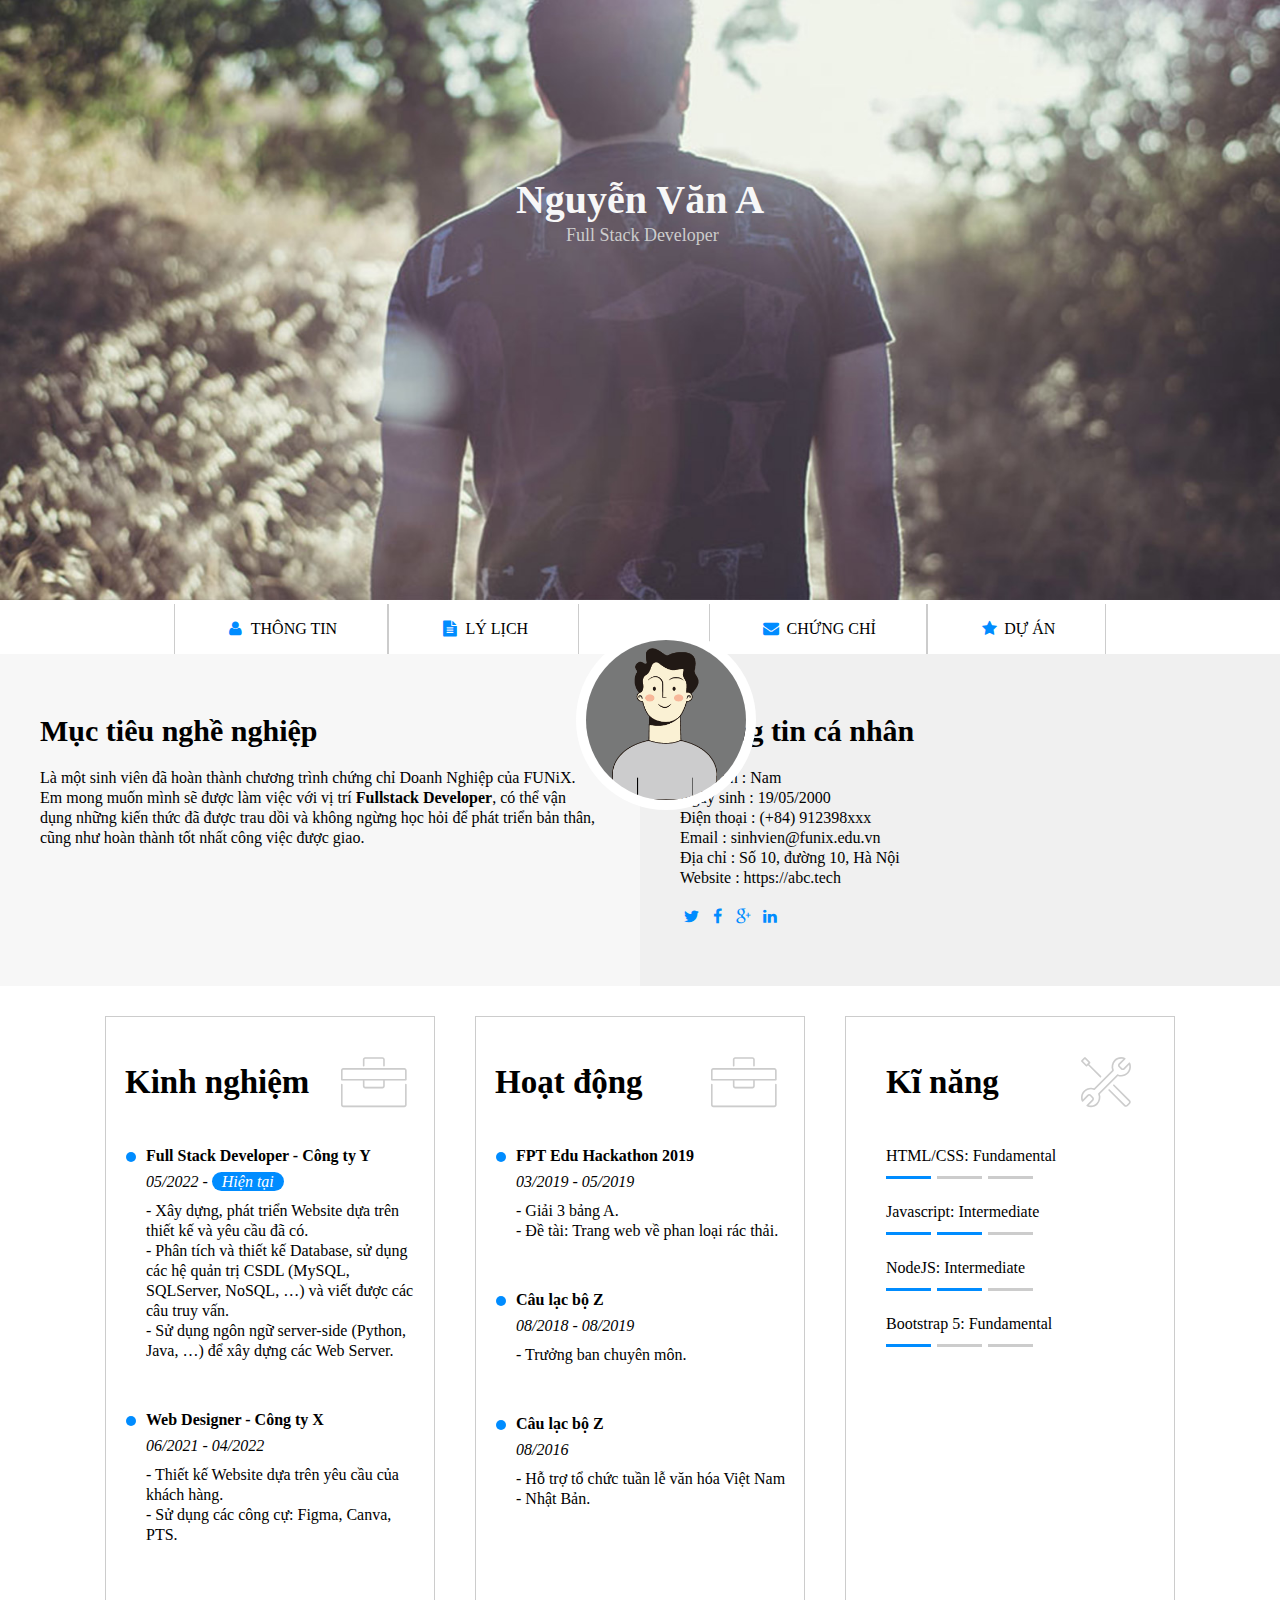
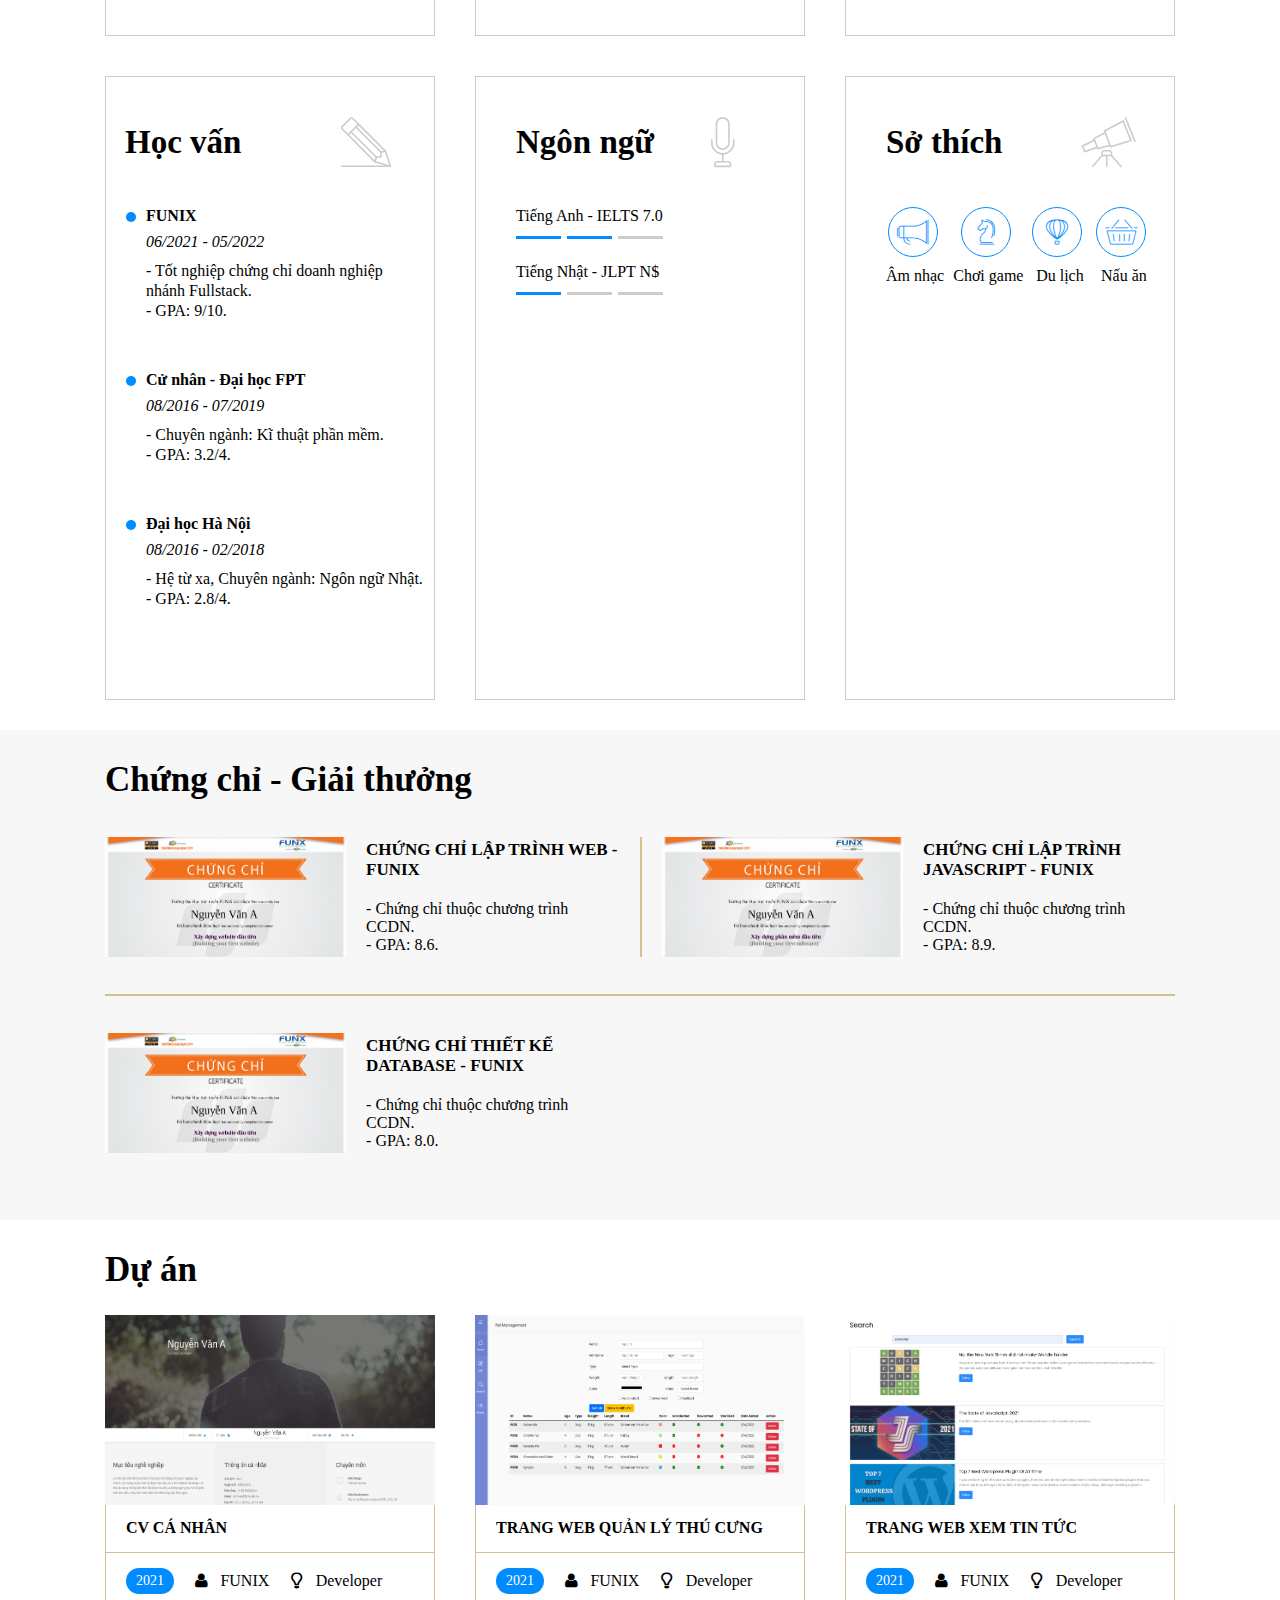
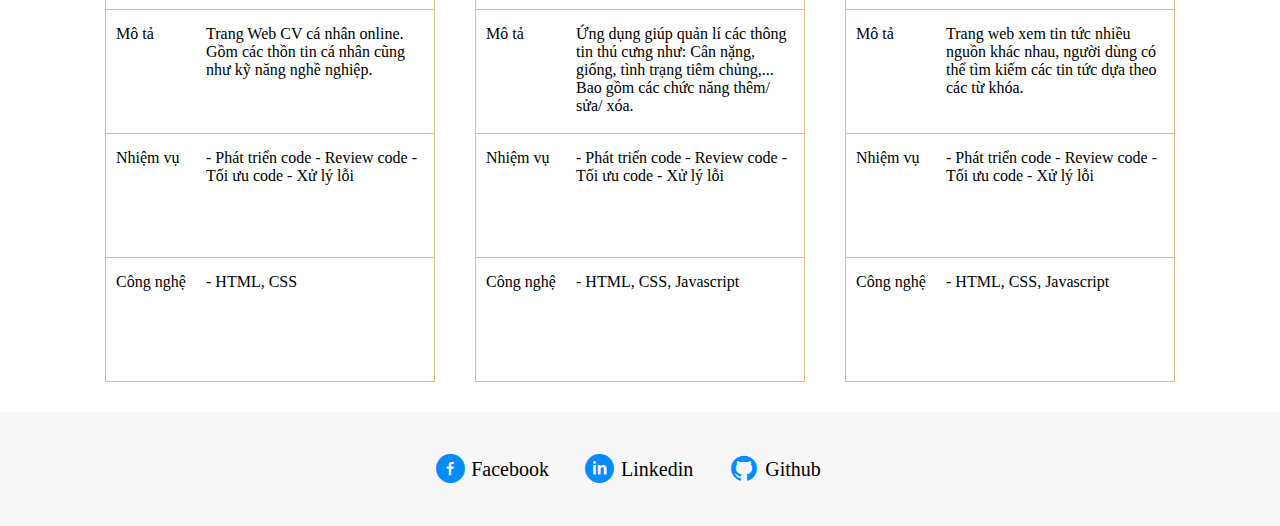
==== commit 8578c81d: "test2" ====
--- a/index.html
+++ b/index.html
@@ -7,6 +7,8 @@
     <link rel="stylesheet" href="./css/style.css" />
     <link rel="stylesheet" href="./css/pc.css" />
     <link rel="stylesheet" href="./css/font.css" />
+    <link rel="stylesheet" href="./css/tablet.css" />
+    <link rel="stylesheet" href="./css/mobile.css" />
     <title>Assignment 02</title>
   </head>
   <body>
@@ -34,8 +36,8 @@
           </div>
         </div>
 
-        <div class="container__item">
-          <div class="container__info--other" href="#">
+        <div class="container__info--other" href="#">
+          <div class="container__item">
             <!-- <h1>Nguyễn Văn A</h1>
             <span>Full Stack Developer</span> -->
           </div>
@@ -100,7 +102,7 @@
     <section id="job-info">
       <div class="containers">
         <div class="wrap">
-          <div class="container" style="order: 1">
+          <div class="container item1" style="order: 1">
             <div class="section-content__wrap-info">
               <h1 class="mg-21">Kinh nghiệm</h1>
               <i class="ic-toolbox" style="color: #ccc"></i>
@@ -155,7 +157,7 @@
             </div>
           </div>
 
-          <div class="container">
+          <div class="container item2" style="order: 4">
             <div class="section-content__wrap-info">
               <h1 class="mg-21">Học vấn</h1>
               <i class="ic-pencil" style="color: #ccc"></i>
@@ -212,7 +214,7 @@
             </div>
           </div>
 
-          <div class="container">
+          <div class="container item3" style="order: 2">
             <div class="section-content__wrap-info">
               <h1 class="mg-21">Hoạt động</h1>
               <i class="ic-toolbox" style="color: #ccc"></i>
@@ -265,7 +267,7 @@
             </div>
           </div>
 
-          <div id="interest" class="container">
+          <div id="interest" class="container item4" style="order: 6">
             <div class="section-content__wrap-info">
               <h1>Sở thích</h1>
               <i class="ic-telescope" style="color: #ccc"></i>
@@ -290,7 +292,7 @@
             </ul>
           </div>
 
-          <div id="language" class="container">
+          <div id="language" class="container item5" style="order: 5">
             <div class="section-content__wrap-info">
               <h1>Ngôn ngữ</h1>
               <i class="ic-mic" style="color: #ccc"></i>
@@ -320,7 +322,7 @@
             </div>
           </div>
 
-          <div id="skill" class="container">
+          <div id="skill" class="container item6" style="order: 3">
             <div class="section-content__wrap-info">
               <h1>Kĩ năng</h1>
               <i class="ic-tools-2" style="color: #ccc"></i>
@@ -383,7 +385,7 @@
             <img
               src="./images/Cert_DBI.png"
               alt=""
-              class="section-content__img"
+              class="section-content__img pd-right"
             />
             <div class="section-content__wrap">
               <div class="section-content__main">
@@ -408,7 +410,7 @@
               alt=""
               class="section-content__img container--bulkhead"
             />
-            <div class="section-content__wrap">
+            <div class="section-content__wrap wrap--bulkhead">
               <div class="section-content__main">
                 <div class="section-content__main-items">
                   CHỨNG CHỈ LẬP TRÌNH JAVASCRIPT - FUNIX
@@ -466,17 +468,19 @@
               <div class="section-content__year">
                 <span>2021</span>
               </div>
-              <div class="section-content__personal">
-                <div class="section-content__personal-icon">
-                  <i class="icon-user"></i>
-                </div>
-                <span>FUNIX</span>
-              </div>
-              <div class="section-content__personal">
-                <div class="section-content__personal-icon">
-                  <i class="icon-lamp"></i>
-                </div>
-                <span>Developer</span>
+              <div class="wrap__personal">
+                <div class="section-content__personal">
+                  <div class="section-content__personal-icon">
+                    <i class="icon-user"></i>
+                  </div>
+                  <span>FUNIX</span>
+                </div>
+                <div class="section-content__personal">
+                  <div class="section-content__personal-icon">
+                    <i class="icon-lamp"></i>
+                  </div>
+                  <span>Developer</span>
+                </div>
               </div>
             </div>
             <table class="section-content__table">
@@ -493,7 +497,7 @@
                   - Phát triển code - Review code - Tối ưu code - Xử lý lỗi
                 </td>
               </tr>
-              <tr>
+              <tr class="height-159">
                 <td>Công nghệ</td>
                 <td>- HTML, CSS</td>
               </tr>
@@ -513,17 +517,19 @@
               <div class="section-content__year">
                 <span>2021</span>
               </div>
-              <div class="section-content__personal">
-                <div class="section-content__personal-icon">
-                  <i class="icon-user"></i>
-                </div>
-                <span>FUNIX</span>
-              </div>
-              <div class="section-content__personal">
-                <div class="section-content__personal-icon">
-                  <i class="icon-lamp"></i>
-                </div>
-                <span>Developer</span>
+              <div class="wrap__personal">
+                <div class="section-content__personal">
+                  <div class="section-content__personal-icon">
+                    <i class="icon-user"></i>
+                  </div>
+                  <span>FUNIX</span>
+                </div>
+                <div class="section-content__personal">
+                  <div class="section-content__personal-icon">
+                    <i class="icon-lamp"></i>
+                  </div>
+                  <span>Developer</span>
+                </div>
               </div>
             </div>
             <table class="section-content__table">
@@ -541,7 +547,7 @@
                   - Phát triển code - Review code - Tối ưu code - Xử lý lỗi
                 </td>
               </tr>
-              <tr>
+              <tr class="height-90">
                 <td>Công nghệ</td>
                 <td>- HTML, CSS, Javascript</td>
               </tr>
@@ -559,17 +565,19 @@
               <div class="section-content__year">
                 <span>2021</span>
               </div>
-              <div class="section-content__personal">
-                <div class="section-content__personal-icon">
-                  <i class="icon-user"></i>
-                </div>
-                <span>FUNIX</span>
-              </div>
-              <div class="section-content__personal">
-                <div class="section-content__personal-icon">
-                  <i class="icon-lamp"></i>
-                </div>
-                <span>Developer</span>
+              <div class="wrap__personal">
+                <div class="section-content__personal">
+                  <div class="section-content__personal-icon">
+                    <i class="icon-user"></i>
+                  </div>
+                  <span>FUNIX</span>
+                </div>
+                <div class="section-content__personal">
+                  <div class="section-content__personal-icon">
+                    <i class="icon-lamp"></i>
+                  </div>
+                  <span>Developer</span>
+                </div>
               </div>
             </div>
             <table class="section-content__table">
@@ -586,7 +594,7 @@
                   - Phát triển code - Review code - Tối ưu code - Xử lý lỗi
                 </td>
               </tr>
-              <tr>
+              <tr class="height-124">
                 <td>Công nghệ</td>
                 <td>- HTML, CSS, Javascript</td>
               </tr>
--- a/css/pc.css
+++ b/css/pc.css
@@ -101,7 +101,7 @@
   height: 180px;
   border: 10px solid white;
   border-radius: 50%;
-  top: 64%;
+  top: 70%;
   left: 45%;
 }
 
@@ -245,7 +245,8 @@
 #interest .section-content__icon {
   display: flex;
   flex-direction: column;
-  margin-right: 15px;
+  align-items: center;
+  margin-right: 9px;
 }
 
 #interest .section-content__icon i {
@@ -412,6 +413,10 @@
   margin-right: 16px;
 }
 
+#project .wrap__personal {
+  display: flex;
+}
+
 #project .section-content__personal-icon {
   margin-right: 8px;
 }
--- a/css/tablet.css
+++ b/css/tablet.css
@@ -0,0 +1,265 @@
+@media (min-width: 740px) and (max-width: 1023px) {
+  * {
+    margin: 0px;
+    padding: 0;
+    box-sizing: border-box;
+  }
+
+  /* Co sua */
+  section > .containers {
+    width: 760px;
+    margin: auto;
+    display: block;
+    
+    padding: 30px 10px;
+  }
+
+  /* Co sua */
+  #nav-bar .container__info {
+    height: 50px;
+    display: flex;
+    text-decoration: none;
+    /* padding: 20px 50px; */
+    padding: 20px 30px;
+    align-items: center;
+    border: 1px solid #ccc;
+    border-top: inherit;
+    border-bottom: inherit;
+  }
+
+  /* Co sua */
+  #nav-bar .container__info--other {
+    padding: 0 25px;
+  }
+
+  .container__item-img {
+    position: absolute;
+    right: 4.7px;
+    height: 180px;
+    border: 10px solid white;
+    border-radius: 50%;
+    top: 64%;
+    left: 45%;
+    display: none;
+  }
+
+  /* JOPINFO */
+  #job-info {
+    display: flex;
+    justify-content: center;
+    flex-direction: column;
+  }
+
+  /* Co sua */
+  .grid-col-2,
+  #job-info .wrap {
+    display: grid;
+    grid-template-columns: repeat(2, 1fr);
+    gap: 30px;
+    margin: 0 auto;
+    flex-wrap: nowrap;
+  }
+
+  .item1 {
+    grid-row-start: 1;
+    grid-row-end: 3;
+  }
+
+  .item1 li,
+  .item2 li,
+  .item3 li {
+    line-height: 40px;
+  }
+
+  .item2 {
+    grid-row-start: 2;
+    grid-row-end: 4;
+  }
+
+  .item6 {
+    grid-row-start: 3;
+    grid-row-end: 5;
+  }
+
+  .item6 .section-content__sub {
+    line-height: 50px;
+  }
+
+  .item4 {
+    grid-row-start: 4;
+    grid-row-end: 6;
+  }
+
+  .item5 {
+    grid-row-start: 5;
+    grid-row-end: 7;
+  }
+
+  /* certificate */
+  #certificate {
+  }
+
+  .grid-col-2,
+  #certificate .wrap {
+    display: grid;
+    grid-template-columns: repeat(2, 1fr);
+    margin: 0 auto;
+  }
+
+  #certificate h1 {
+    font-size: 35px;
+  }
+
+  #certificate .container {
+    display: inline-block;
+    padding: 20px 0px;
+    align-items: center;
+    border-bottom: 2px solid #d6c08d;
+  }
+
+  #certificate .container--bulkhead {
+    border-left: 2px solid #d6c08d;
+  }
+
+  /* Co sua */
+  #certificate .section-content__img {
+    height: 150px;
+    width: auto;
+    position: relative;
+    top: 5px;
+    width: 100%;
+  }
+
+  .pd-right {
+    padding-right: 20px;
+  }
+
+  /* Co sua */
+  #certificate .wrap--bulkhead {
+    border-left: 2px solid #d6c08d;
+    padding-left: 20px;
+  }
+
+  /* Co sua */
+  #certificate .section-content__wrap {
+    margin: 0;
+  }
+
+  #certificate .section-content__main {
+    margin-bottom: 20px;
+  }
+
+  #certificate .section-content__main-items {
+    padding-top: 10px;
+    font-weight: bold;
+    font-size: 13px;
+  }
+
+  #certificate .section-content__sub-items {
+    list-style: none;
+  }
+
+  #certificate .container--bulkhead {
+    padding-left: 20px;
+  }
+
+  /* PROJECT */
+  .grid-col-3,
+  #project .wrap {
+    display: grid;
+    grid-template-columns: repeat(3, 1fr);
+    gap: 18px;
+    margin: inherit;
+  }
+
+  #project .container {
+    margin-top: 20px;
+    display: inline-block;
+  }
+
+  #project h1 {
+    font-size: 35px;
+  }
+
+  #project .section-content__img {
+    height: 230px;
+    /* width: 240px; */
+    width: 100%;
+    position: relative;
+    top: 5px;
+  }
+
+  /* Co sua */
+  #project .section-content__project {
+    font-size: 15px;
+    margin: 0;
+    padding: 15px 20px;
+    font-weight: bold;
+    border-left: 1px solid #d6c08d;
+    border-right: 1px solid #d6c08d;
+    border-bottom: 1px solid #d6c08d;
+  }
+
+  #project .section-content__items {
+    display: flex;
+    padding: 15px 20px;
+    align-items: center;
+    border-left: 1px solid #d6c08d;
+    border-right: 1px solid #d6c08d;
+    border-bottom: 1px solid #d6c08d;
+  }
+
+  #project .section-content__year {
+    font-size: 14px;
+    margin-right: 16px;
+    background-color: var(--main-color);
+    padding: 5px 10px;
+    border-radius: 20px;
+    color: white;
+  }
+
+  #project .section-content__personal {
+    display: flex;
+    margin-right: 16px;
+  }
+
+  #project .wrap__personal {
+    display: flex;
+    flex-direction: column;
+  }
+
+  #project .section-content__personal-icon {
+    margin-right: 8px;
+  }
+
+  #project .section-content__table {
+    border-collapse: collapse;
+  }
+
+  #project .section-content__table tr {
+    border-left: 1px solid #d6c08d;
+    border-right: 1px solid #d6c08d;
+    border-bottom: 1px solid #d6c08d;
+    display: flex;
+    padding: 15px 10px;
+    font-size: 15px;
+  }
+
+  #project .section-content__table td {
+    vertical-align: baseline;
+    width: 70%;
+  }
+
+  .height-159{
+    height: 159px;
+  }
+
+  .height-90{
+    height: 90px;
+  }
+
+  .height-124{
+    height: 124px;
+  }
+
+  --- a/css/mobile.css
+++ b/css/mobile.css
@@ -0,0 +1,404 @@
+@media (max-width: 739px) {
+  * {
+    margin: 0px;
+    padding: 0;
+    box-sizing: border-box;
+  }
+
+  .bg-grey {
+    background: #f7f7f7;
+  }
+
+  :root {
+    --main-color: rgb(0, 140, 255);
+  }
+
+  section > .containers {
+    width: 100%;
+    margin: auto;
+    display: block;
+
+    padding: 30px 10px;
+  }
+
+  #banner .box h1 {
+    color: #f7f7f7;
+    font-size: 35px;
+  }
+
+  /* NAVBAR */
+  #nav-bar .container {
+    display: block;
+    align-items: center;
+    justify-content: center;
+  }
+
+  /* CO sua */
+  #nav-bar .container__info {
+    height: 50px;
+    display: flex;
+    text-decoration: none;
+    padding: 30px 50px;
+    align-items: center;
+    border: 1px solid #ccc;
+    border-top: inherit;
+    border-bottom: inherit;
+    font-size: 20px;
+    font-weight: bold;
+  }
+
+  /* CO sua */
+  #nav-bar .container__info--other {
+    display: none;
+  }
+
+  #nav-bar .container__info h1 {
+    font-size: 20px;
+  }
+
+  #nav-bar .container__info span {
+    color: #ccc;
+  }
+
+  #nav-bar .container__item {
+    display: inline-block;
+  }
+
+  #nav-bar .icon-color {
+    color: var(--main-color);
+  }
+
+  .container__item-img {
+    position: absolute;
+    right: 4.7px;
+    height: 180px;
+    border: 10px solid white;
+    border-radius: 50%;
+    top: 64%;
+    left: 45%;
+    display: none;
+  }
+
+  /* ABOUT */
+  #about {
+  }
+
+  /* CO sua */
+  .grid-col-1,
+  #about .container {
+    display: grid;
+    grid-template-columns: repeat(1, 1fr);
+  }
+
+  #about h1 {
+    font-size: 35px;
+    margin-bottom: 20px;
+  }
+
+  #about p {
+    line-height: 28px;
+    font-size: 20px;
+  }
+
+  #personal-info span {
+    line-height: 32px;
+  }
+
+  #personal-info li {
+    font-size: 20px;
+  }
+
+  #personal-info .personal-info__icon {
+    margin-top: 20px;
+    color: var(--main-color);
+  }
+
+  #personal-info .personal-info__icon i {
+    font-size: 25px;
+  }
+
+  /* JOPINFO */
+  #job-info {
+    display: flex;
+    justify-content: center;
+    flex-direction: column;
+  }
+
+  /* CO sua */
+  .grid-col-1,
+  #job-info .wrap {
+    display: grid;
+    grid-template-columns: repeat(1, 1fr);
+    row-gap: 30px;
+    margin: 0 auto;
+  }
+
+  /* CO sua */
+  #job-info .section-content__wrap-info i {
+    width: 30%;
+    font-size: 50px;
+    padding: 0px 80px;
+  }
+
+  #job-info .section-content__main-items {
+    font-weight: bold;
+    margin-bottom: 8px;
+    font-size: 20px;
+  }
+
+  /* interest */
+  #interest {
+  }
+
+  #interest .section-content__wrap {
+    display: grid;
+    grid-template-columns: repeat(3, 1fr);
+  }
+
+  #interest .section-content__wrap p {
+    display: flex;
+    font-size: 20px;
+  }
+
+  #interest .section-content__icon {
+    display: flex;
+    flex-direction: column;
+    align-items: center;
+    padding: 5px;
+    font-size: 40px;
+    margin-bottom: 10px;
+  }
+
+  #interest .section-content__icon i {
+    font-size: 40px;
+    height: 80px;
+    width: 80px;
+    border: 2px solid var(--main-color);
+  }
+
+  /* language */
+  #language {
+  }
+
+  #language .section-content__sub {
+    margin-bottom: 20px;
+  }
+
+  #language .section-content__sub-items {
+    display: inline-block;
+    height: 4px;
+    background-color: #ccc;
+    margin-right: 2px;
+    width: 60px;
+  }
+
+  #language .section-content__wrap {
+    font-size: 20px;
+  }
+
+  /* skill */
+  #skill {
+  }
+
+  #skill .section-content__sub {
+    margin-bottom: 20px;
+  }
+
+  #skill .section-content__sub-items {
+    display: inline-block;
+    height: 4px;
+    background-color: #ccc;
+    margin-right: 2px;
+    width: 60px;
+  }
+
+  #skill .section-content__wrap {
+    font-size: 20px;
+  }
+
+  /* certificate */
+  #certificate {
+  }
+
+  /* CO sua */
+  .grid-col-1,
+  #certificate .wrap {
+    display: grid;
+    grid-template-columns: repeat(1, 1fr);
+  }
+
+  #certificate h1 {
+    font-size: 35px;
+  }
+
+  #certificate .container {
+    display: inline-block;
+    padding: 20px 0px;
+    align-items: center;
+    border-bottom: 2px solid #d6c08d;
+  }
+
+  /* CO sua */
+  #certificate .container--bulkhead {
+    border-left: inherit;
+    padding-left: 0px;
+  }
+
+  /* CO sua */
+  #certificate .section-content__img {
+    height: 350px;
+    width: 100%;
+  }
+
+  #certificate .section-content__wrap {
+    margin: 20px;
+  }
+
+  #certificate .section-content__main {
+    margin-bottom: 20px;
+  }
+
+  #certificate .section-content__main-items {
+    font-weight: bold;
+    font-size: 17px;
+  }
+
+  #certificate .section-content__sub-items {
+    list-style: none;
+  }
+
+  /* PROJECT */
+  #project {
+    display: flex;
+    justify-content: center;
+    flex-direction: column;
+  }
+
+  /* CO sua */
+  .grid-col-1,
+  #project .wrap {
+    display: grid;
+    grid-template-columns: repeat(1, 1fr);
+    gap: 30px;
+    margin: 0 auto;
+    width: 100%;
+  }
+
+  #project .container {
+    margin-top: 20px;
+    display: inline-block;
+  }
+
+  #project h1 {
+    font-size: 35px;
+  }
+
+  #project .section-content__img {
+    height: 350px;
+    width: 100%;
+    position: relative;
+    top: 5px;
+  }
+
+  #project .section-content__project {
+    margin: 0;
+    padding: 15px 20px;
+    font-weight: bold;
+    border-left: 1px solid #d6c08d;
+    border-right: 1px solid #d6c08d;
+    border-bottom: 1px solid #d6c08d;
+  }
+
+  #project .section-content__items {
+    display: inline-block;
+    align-items: center;
+    border-left: 1px solid #d6c08d;
+    border-right: 1px solid #d6c08d;
+    border-bottom: none;
+    width: 100%;
+  }
+
+  #project .section-content__year {
+    font-size: 20px;
+    background-color: var(--main-color);
+    padding: 5px 20px;
+    border-radius: 20px;
+    color: white;
+    width: 80px;
+    margin-bottom: 10px;
+    margin-bottom: 16px;
+  }
+
+  #project .section-content__personal {
+    display: flex;
+    margin-right: 16px;
+    margin-bottom: 16px;
+    font-size: 20px;
+  }
+
+  #project .wrap__personal {
+    display: inline-block;
+  }
+
+  #project .section-content__personal-icon {
+    margin-right: 8px;
+  }
+
+  #project .section-content__table {
+    max-width: 720px;
+    width: 100%;
+    border-collapse: collapse;
+  }
+
+  #project .section-content__table tr {
+    border-top: 1px solid #d6c08d;
+    border-left: 1px solid #d6c08d;
+    border-right: 1px solid #d6c08d;
+    border-bottom: 1px solid #d6c08d;
+    display: flex;
+    padding: 15px 10px;
+    font-size: 20px;
+  }
+
+  #project .section-content__table td:first-child {
+    min-width: 150px;
+  }
+
+  #project .section-content__table td {
+    min-width: 90px;
+  }
+
+  #project .section-content__table td:last-child {
+    min-height: 93px;
+  }
+
+  /* footer */
+  #footer {
+  }
+
+  #footer .container ul {
+    display: flex;
+    align-items: center;
+    justify-content: center;
+    padding: 40px;
+  }
+
+  /* CO sua */
+  #footer li {
+    list-style: none;
+    display: flex;
+    align-items: center;
+    margin-right: inherit;
+    padding: 0px 10px;
+  }
+
+  #footer span {
+    font-size: 20px;
+    display: none;
+  }
+
+  #footer i {
+    color: var(--main-color);
+    font-size: 50px;
+  }
+}
